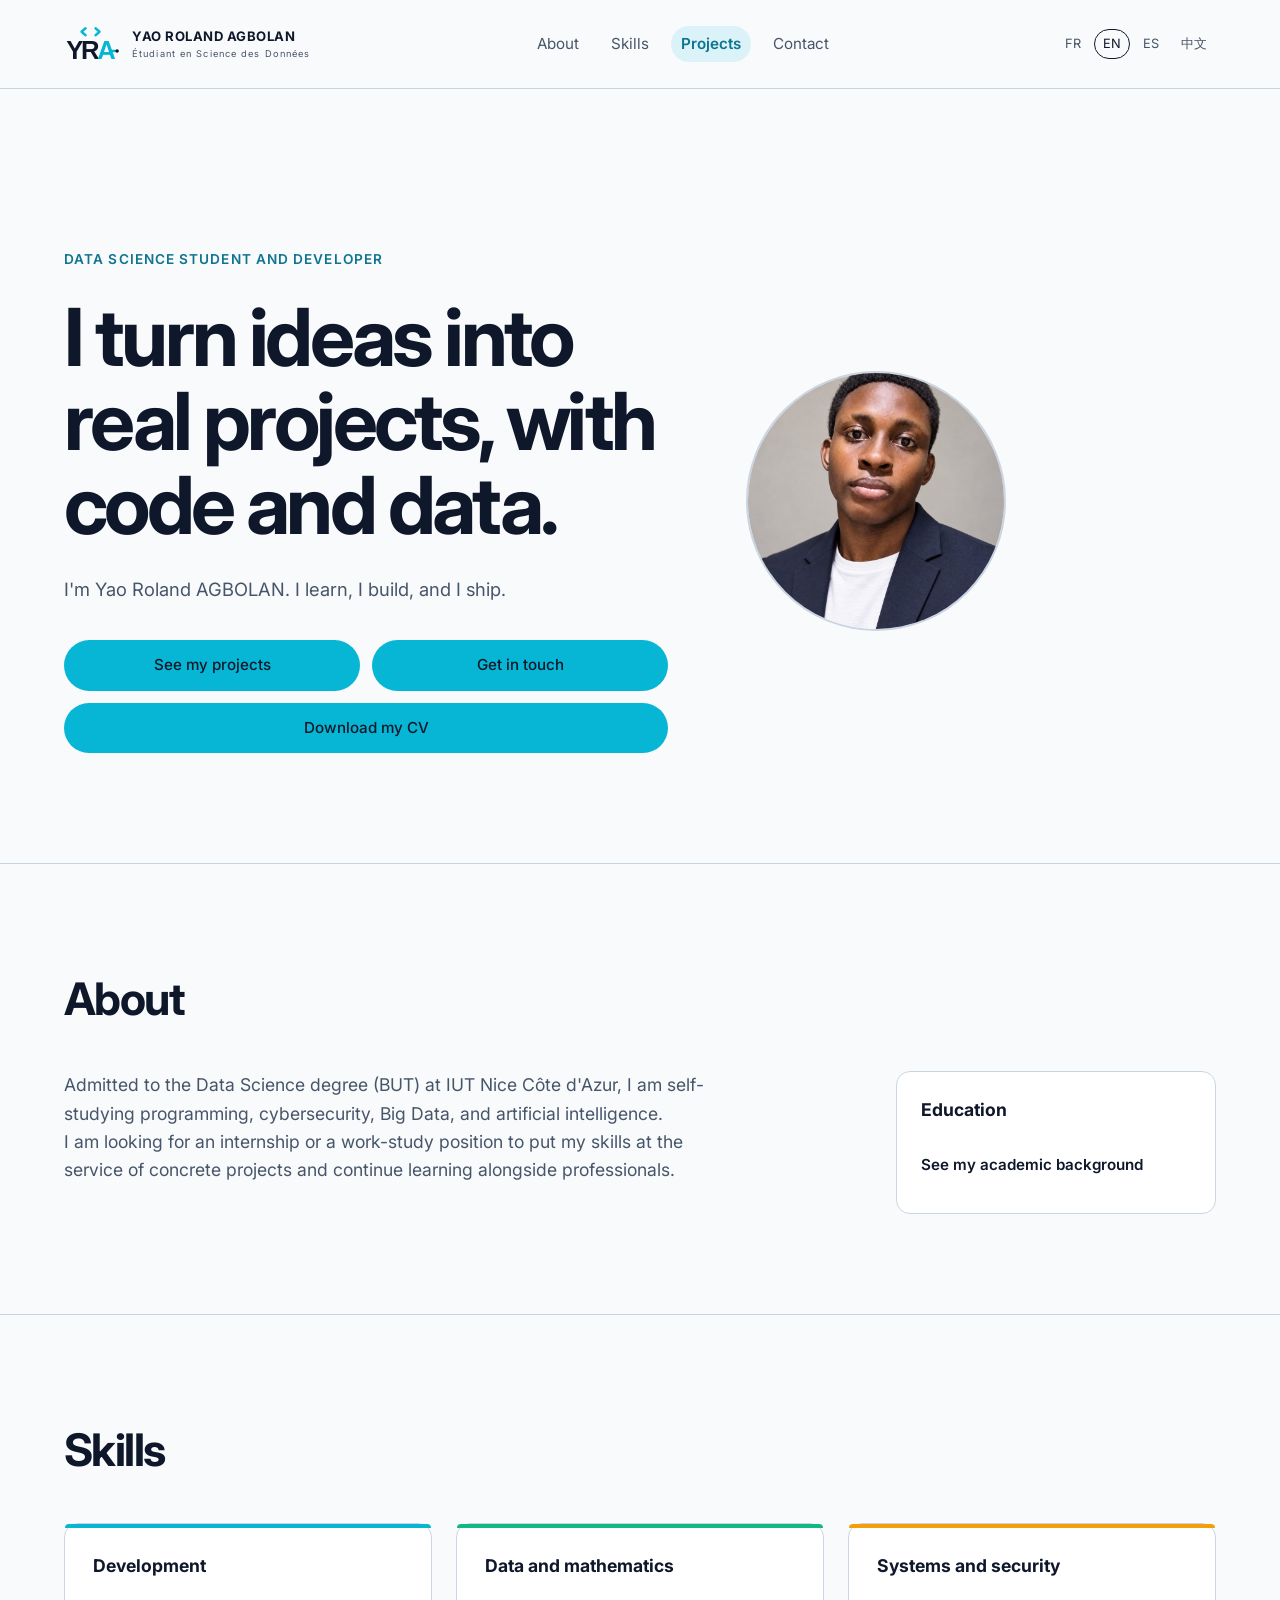
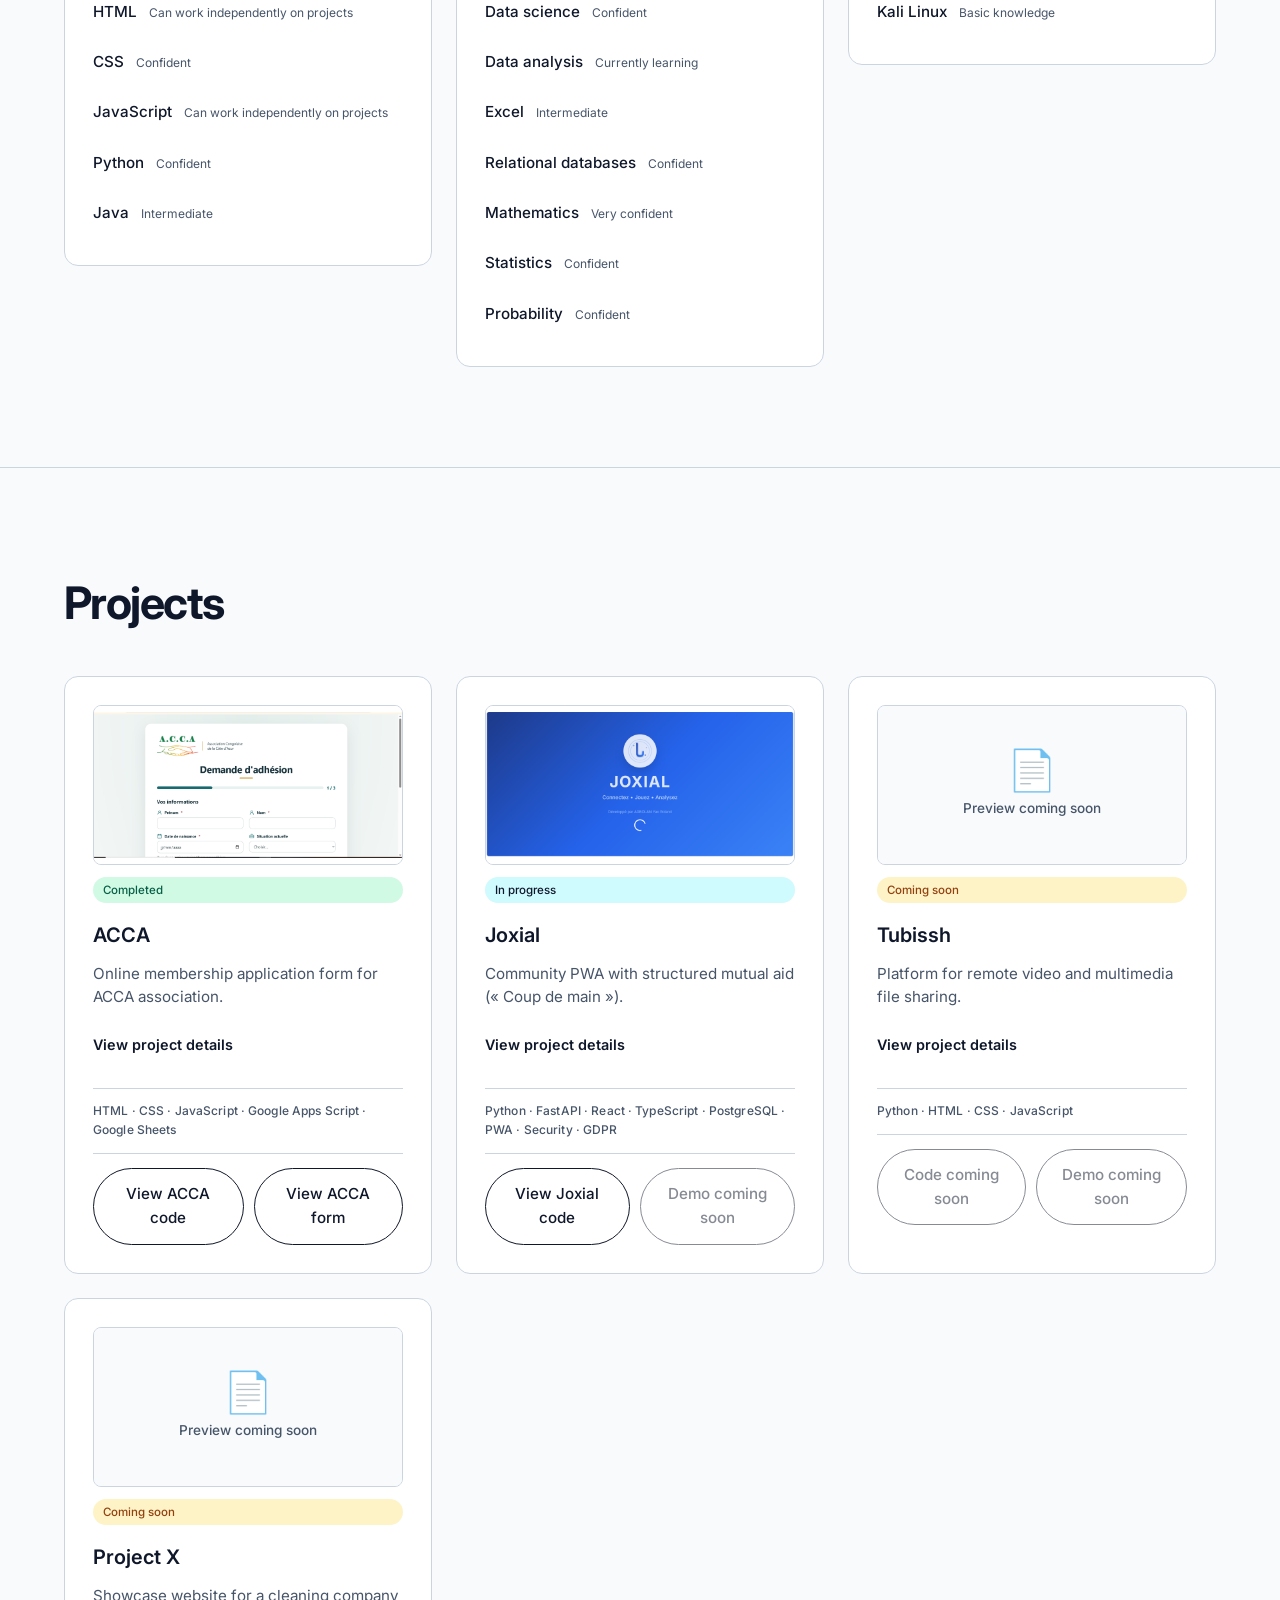
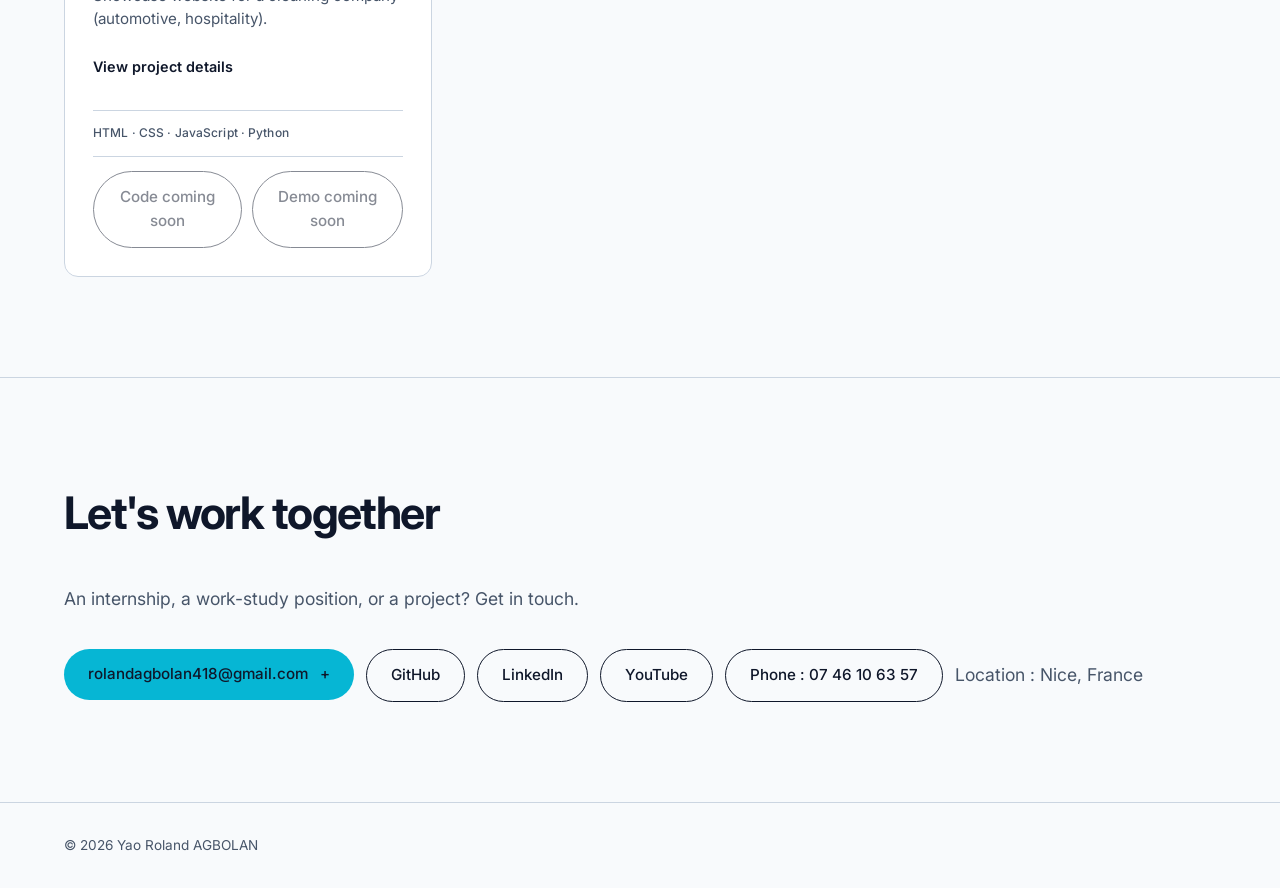
==== index.html @ e86be102 "Replace CV file with cv.pdf.jpeg" ====
<!doctype html>
<html lang="fr">
<head>
  <meta charset="utf-8">
  <meta name="viewport" content="width=device-width, initial-scale=1">
  <title> Yao Roland AGBOLAN | Portfolio</title>
  <meta name="description" content="Portfolio de Yao Roland AGBOLAN, étudiant en Science des Données et développeur. Découvrez ses projets et son parcours.">
  <meta name="google-site-verification" content="eVSyXUekpK1eR0thg_YvKDjS3Mt5bHbZsoWMJA5jrJs">
  <link rel="canonical" href="https://anonymaxxl.github.io/portfolio/">
  <meta name="theme-color" content="#F8FAFC">
  <meta property="og:type" content="website">
  <meta property="og:url" content="https://anonymaxxl.github.io/portfolio/">
  <meta property="og:title" content="Yao Roland AGBOLAN | Portfolio">
  <meta property="og:description" content="Portfolio de Yao Roland AGBOLAN, étudiant en Science des Données et développeur. Découvrez ses projets et son parcours.">
  <meta property="og:image" content="https://anonymaxxl.github.io/portfolio/og-image.png">
  <meta property="og:image:type" content="image/png">
  <meta property="og:image:width" content="1200">
  <meta property="og:image:height" content="630">
  <meta property="og:image:alt" content="Portfolio de Yao Roland AGBOLAN, étudiant en science des données et développeur.">
  <meta property="og:locale" content="fr_FR">
  <meta name="twitter:card" content="summary_large_image">
  <meta name="twitter:title" content="Yao Roland AGBOLAN | Portfolio">
  <meta name="twitter:description" content="Portfolio de Yao Roland AGBOLAN, étudiant en Science des Données et développeur. Découvrez ses projets et son parcours.">
  <meta name="twitter:image" content="https://anonymaxxl.github.io/portfolio/og-image.png">
  <meta name="twitter:image:alt" content="Portfolio de Yao Roland AGBOLAN, étudiant en science des données et développeur.">
  <link rel="icon" href="favicon.svg" type="image/svg+xml">
  <link rel="apple-touch-icon" href="favicon.svg">
  <link rel="manifest" href="site.webmanifest">
  <link rel="alternate" hreflang="fr" href="https://anonymaxxl.github.io/portfolio/">
  <link rel="alternate" hreflang="en" href="https://anonymaxxl.github.io/portfolio/?lang=en">
  <link rel="alternate" hreflang="es" href="https://anonymaxxl.github.io/portfolio/?lang=es">
  <link rel="alternate" hreflang="zh" href="https://anonymaxxl.github.io/portfolio/?lang=zh">
  <link rel="alternate" hreflang="x-default" href="https://anonymaxxl.github.io/portfolio/">
  <link rel="preconnect" href="https://fonts.googleapis.com">
  <link rel="preconnect" href="https://fonts.gstatic.com" crossorigin>
  <link href="https://fonts.googleapis.com/css2?family=Inter:wght@400;500;600;700&family=JetBrains+Mono:wght@400;500;600&display=swap" rel="stylesheet">
  <link rel="stylesheet" href="style.css">
</head>
<body>

  <a class="skip-link" href="#main" data-i18n="skip_link">Aller au contenu</a>

  <header class="site-header">
    <a href="#top" class="logo" aria-label="Yao Roland AGBOLAN, accueil" data-i18n-aria-label="logo_label">
      <img src="logo.svg" alt="">
      <span class="logo-copy">
        <strong>YAO ROLAND AGBOLAN</strong>
        <small>Étudiant en Science des Données</small>
      </span>
    </a>
    <nav class="nav" aria-label="Navigation principale" data-i18n-aria-label="nav_label">
      <a href="#about" data-i18n="nav_about">À propos</a>
      <a href="#skills" data-i18n="nav_skills">Compétences</a>
      <a href="#projects" data-i18n="nav_projects">Projets</a>
      <a href="#contact" data-i18n="nav_contact">Contact</a>
    </nav>
    <div class="lang" role="group" aria-label="Choisir la langue" data-i18n-aria-label="language_label">
      <button type="button" data-lang="fr" aria-label="Français">FR</button>
      <button type="button" data-lang="en" aria-label="English">EN</button>
      <button type="button" data-lang="es" aria-label="Español">ES</button>
      <button type="button" data-lang="zh" aria-label="中文">中文</button>
    </div>
  </header>

  <main id="main" tabindex="-1">

    <section id="top" class="hero" aria-labelledby="hero-title">
      <div class="hero-content">
        <p class="kicker" data-i18n="hero_kicker">Étudiant en Science des Données · Développeur</p>
        <h1 id="hero-title" data-i18n="hero_title">Je transforme des idées en projets concrets, avec du code et des données.</h1>
        <p class="lead" data-i18n="hero_text">Je m'appelle Yao Roland AGBOLAN. J'apprends, je construis et je publie.</p>
        <div class="actions hero-actions">
          <a class="btn btn-primary" href="#projects" data-i18n="hero_cta">Voir mes projets</a>
          <a class="btn btn-primary" href="#contact" data-i18n="hero_cta2">Me contacter</a>
          <a class="btn btn-primary" href="cv.pdf.jpeg" data-i18n="hero_cv">Télécharger mon CV</a>
        </div>
      </div>
      <div class="hero-image">
        <img src="photo.jpg.jpeg" alt="Photo de profil" class="profile-photo" aria-hidden="false">
      </div>
    </section>

    <section id="about" class="section about" aria-labelledby="about-title">
      <h2 id="about-title" data-i18n="about_title">À propos</h2>
      <div class="about-grid">
        <div class="about-text">
          <p data-i18n="about_text">Admis en BUT Science des Données à l'IUT Nice Côte d'Azur, je me forme en autodidacte à la programmation, à la cybersécurité, au Big Data et à l'intelligence artificielle.</p>
          <p data-i18n="about_text2">Je recherche un stage ou une alternance pour mettre mes compétences au service de projets concrets et continuer à apprendre aux côtés de professionnels.</p>
        </div>
        <div class="education-card">
          <h3 data-i18n="education_title">Éducation</h3>
          <details class="education-accordion">
            <summary class="education-summary" data-i18n="edu_see_more">Voir mon parcours scolaire</summary>
            <div class="education-body">
              <div class="education-item">
                <h4 data-i18n="edu_degree">BUT Science des Données</h4>
                <p><span data-i18n="edu_school">IUT Nice Côte d'Azur</span> · <span data-i18n="edu_location">Nice, France</span></p>
                <p><span class="edu-date" data-i18n="edu_date_current">Sept. 2026 → Mai 2029 (en cours)</span></p>
                <p data-i18n="edu_courses">Cours clés : Bases de données, Programmation, Statistiques, Probabilités, Mathématiques (analyse).</p>
              </div>
              <div class="education-item edu-divider">
                <h4 data-i18n="edu_bac">Baccalauréat Scientifique, série C</h4>
                <p><span data-i18n="edu_bac_school">Lycée de Tokoin</span> · <span data-i18n="edu_bac_location">Lomé, Togo</span></p>
                <p><span class="edu-date" data-i18n="edu_bac_date">Juin 2025</span> · <span data-i18n="edu_bac_mention">Mention Très bien</span></p>
              </div>
              <div class="education-item">
                <h4 data-i18n="edu_license">Licence 1 en Mathématiques</h4>
                <p><span data-i18n="edu_license_school">Université de Lomé</span> · <span data-i18n="edu_license_location">Lomé, Togo</span></p>
                <p><span class="edu-date" data-i18n="edu_license_date">Oct. 2024 → Juil. 2026</span> · <span data-i18n="edu_license_mention">Mention Très bien (1ère année)</span></p>
                <p data-i18n="edu_license_note">Première année effectuée avant mon arrivée à Nice.</p>
              </div>
            </div>
          </details>
        </div>
      </div>
    </section>

    <section id="skills" class="section skills" aria-labelledby="skills-title">
      <h2 id="skills-title" data-i18n="skills_title">Compétences</h2>
      <div class="skills-grid">
        <div class="skill-group" aria-labelledby="skills-development-title">
          <h3 id="skills-development-title" data-i18n="skills_group_development">Développement</h3>
          <ul class="skill-list">
            <li>
              <div class="skill-row"><span>HTML</span><span class="skill-level" data-i18n="level_projects" data-level="85">Autonome sur des projets</span></div>
              <div class="skill-progress"><span style="--level: 85%"></span></div>
            </li>
            <li>
              <div class="skill-row"><span>CSS</span><span class="skill-level" data-i18n="level_comfortable" data-level="80">À l’aise</span></div>
              <div class="skill-progress"><span style="--level: 80%"></span></div>
            </li>
            <li>
              <div class="skill-row"><span>JavaScript</span><span class="skill-level" data-i18n="level_projects" data-level="75">Autonome sur des projets</span></div>
              <div class="skill-progress"><span style="--level: 75%"></span></div>
            </li>
            <li>
              <div class="skill-row"><span>Python</span><span class="skill-level" data-i18n="level_comfortable" data-level="70">À l’aise</span></div>
              <div class="skill-progress"><span style="--level: 70%"></span></div>
            </li>
            <li>
              <div class="skill-row"><span>Java</span><span class="skill-level" data-i18n="level_intermediate" data-level="55">Intermédiaire</span></div>
              <div class="skill-progress"><span style="--level: 55%"></span></div>
            </li>
          </ul>
        </div>

        <div class="skill-group" aria-labelledby="skills-data-title">
          <h3 id="skills-data-title" data-i18n="skills_group_data">Données et mathématiques</h3>
          <ul class="skill-list">
            <li>
              <div class="skill-row"><span data-i18n="skill_data_science">Science des données</span><span class="skill-level" data-i18n="level_comfortable" data-level="80">À l’aise</span></div>
              <div class="skill-progress"><span style="--level: 80%"></span></div>
            </li>
            <li>
              <div class="skill-row"><span data-i18n="skill_data_analysis">Analyse de données</span><span class="skill-level" data-i18n="level_learning" data-level="50">En apprentissage</span></div>
              <div class="skill-progress"><span style="--level: 50%"></span></div>
            </li>
            <li>
              <div class="skill-row"><span>Excel</span><span class="skill-level" data-i18n="level_intermediate" data-level="65">Intermédiaire</span></div>
              <div class="skill-progress"><span style="--level: 65%"></span></div>
            </li>
            <li>
              <div class="skill-row"><span data-i18n="skill_databases">Bases de données relationnelles</span><span class="skill-level" data-i18n="level_comfortable" data-level="75">À l’aise</span></div>
              <div class="skill-progress"><span style="--level: 75%"></span></div>
            </li>
            <li>
              <div class="skill-row"><span data-i18n="skill_math">Mathématiques</span><span class="skill-level" data-i18n="level_very_comfortable" data-level="95">Très à l’aise</span></div>
              <div class="skill-progress"><span style="--level: 95%"></span></div>
            </li>
            <li>
              <div class="skill-row"><span data-i18n="skill_statistics">Statistiques</span><span class="skill-level" data-i18n="level_comfortable" data-level="80">À l’aise</span></div>
              <div class="skill-progress"><span style="--level: 80%"></span></div>
            </li>
            <li>
              <div class="skill-row"><span data-i18n="skill_probability">Probabilités</span><span class="skill-level" data-i18n="level_comfortable" data-level="80">À l’aise</span></div>
              <div class="skill-progress"><span style="--level: 80%"></span></div>
            </li>
          </ul>
        </div>

        <div class="skill-group" aria-labelledby="skills-systems-title">
          <h3 id="skills-systems-title" data-i18n="skills_group_systems">Systèmes et sécurité</h3>
          <ul class="skill-list">
            <li>
              <div class="skill-row"><span>Kali Linux</span><span class="skill-level" data-i18n="level_basics" data-level="30">Notions</span></div>
              <div class="skill-progress"><span style="--level: 30%"></span></div>
            </li>
          </ul>
        </div>
      </div>
    </section>

    <section id="projects" class="section projects" aria-labelledby="projects-title">
      <h2 id="projects-title" data-i18n="projects_title">Projets</h2>
      <div class="grid">

        <article class="card project-card">
          <div class="project-media">
            <img src="capture formulaire acca.png" alt="Formulaire d'adhésion ACCA" class="project-image" aria-hidden="false">
          </div>
          <span class="badge badge-done" data-i18n="status_done">Terminé</span>
          <h3 data-i18n="p4_title">ACCA</h3>
          <p class="project-short" data-i18n="p4_short">Formulaire d'adhésion en ligne pour l'association ACCA.</p>
          <details class="project-details">
            <summary data-i18n="p4_details">Voir les détails du projet</summary>
            <div class="project-step">
              <img src="capture formulaire acca.png" alt="Étape 1 : formulaire d'inscription" class="step-image" aria-hidden="false">
              <p class="step-caption" data-i18n="p4_step1">Étape 1 : Formulaire d'inscription — les nouveaux membres renseignent leurs informations personnelles.</p>
            </div>
            <div class="project-step">
              <img src="code acca code gs.png" alt="Étape 2 : code Apps Script" class="step-image" aria-hidden="false">
              <p class="step-caption" data-i18n="p4_step2">Étape 2 : Traitement backend — Apps Script (code.gs) valide, enregistre et notifie chaque demande.</p>
            </div>
            <div class="project-step">
              <img src="code acca index html.png" alt="Étape 3 : interface formulaire" class="step-image" aria-hidden="false">
              <p class="step-caption" data-i18n="p4_step3">Étape 3 : Interface — page HTML/CSS du formulaire avec validation et récapitulatif en 3 étapes.</p>
            </div>
            <div class="project-step">
              <img src="base des données acca google sheets.png" alt="Étape 4 : base de données" class="step-image" aria-hidden="false">
              <p class="step-caption" data-i18n="p4_step4">Étape 4 : Registre — les demandes sont stockées dans Google Sheets avec suivi de statut (En attente, Accepté, Refusé).</p>
            </div>
          </details>
          <p class="tags" data-i18n="p4_skills">HTML · CSS · JavaScript · Google Apps Script · Google Sheets</p>
          <div class="project-links">
            <a class="btn btn-ghost project-link" href="https://script.google.com/u/0/home/projects/1DNMnd8Y2VT1S8su3_u_usudJEgcz178RZY8DW5PvynNIFtiLrKYpX9bJ/edit" target="_blank" rel="noopener noreferrer" data-i18n="p4_link_code">Voir le code ACCA</a>
            <a class="btn btn-ghost project-link" href="https://script.google.com/macros/s/AKfycbw0D4gMl84QuOKH43hEG6inQvf9G0iX9n_Wn9R74WIPMD9RAHrafH6nT8KpIrJ50dii/exec" target="_blank" rel="noopener noreferrer" data-i18n="p4_link_demo">Voir le formulaire ACCA</a>
          </div>
        </article>

        <article class="card project-card">
          <div class="project-media">
            <img src="image de l'interface joxial.png" alt="Interface du projet Joxial" class="project-image" aria-hidden="false">
          </div>
          <span class="badge badge-wip" data-i18n="status_wip">En cours</span>
          <h3 data-i18n="p1_title">Joxial</h3>
          <p class="project-short" data-i18n="p1_short">PWA de communauté avec entraide structurée ("Coup de main").</p>
          <details class="project-details">
            <summary data-i18n="p1_details">Voir les détails du projet</summary>
            <div class="project-step">
              <img src="image de l'interface joxial.png" alt="Étape 1 : interface Joxial" class="step-image" aria-hidden="false">
              <p class="step-caption" data-i18n="p1_step1">Étape 1 : Interface — tableau de bord communautaire avec cercles et tableau d'entraide.</p>
            </div>
            <div class="project-step">
              <img src="backen qlqconq joxial vscode.png" alt="Étape 2 : backend Joxial" class="step-image" aria-hidden="false">
              <p class="step-caption" data-i18n="p1_step2">Étape 2 : Backend — architecture FastAPI avec modules isolés (auth, circles, help, trust…).</p>
            </div>
            <div class="project-step">
              <img src="frontend qlqconq joxial vscode.png" alt="Étape 3 : frontend Joxial" class="step-image" aria-hidden="false">
              <p class="step-caption" data-i18n="p1_step3">Étape 3 : Frontend — React + TypeScript + Tailwind, PWA installable.</p>
            </div>
            <div class="project-step">
              <img src="détails du contenu du doissier joxial.png" alt="Étape 4 : structure dossier Joxial" class="step-image" aria-hidden="false">
              <p class="step-caption" data-i18n="p1_step4">Étape 4 : Organisation — dépôt backend/ + frontend/ + docs/ avec domaines séparés.</p>
            </div>
          </details>
          <p class="tags" data-i18n="p1_skills">Python · FastAPI · React · TypeScript · PostgreSQL · PWA · Sécurité · RGPD</p>
          <div class="project-links">
            <a class="btn btn-ghost project-link" href="https://github.com/AnonymaxxL/joxial-pwa" target="_blank" rel="noopener noreferrer" data-i18n="p1_link_code">Voir le code Joxial</a>
            <a class="btn btn-ghost project-link disabled" href="#" data-i18n="p1_link_demo">Démo bientôt disponible</a>
          </div>
        </article>

        <article class="card project-card">
          <div class="project-media">
            <div class="project-image-placeholder" aria-hidden="true">
              <span class="placeholder-icon">📄</span>
              <span class="placeholder-text" data-i18n="p2_placeholder">Aperçu à venir</span>
            </div>
          </div>
          <span class="badge badge-upcoming" data-i18n="status_upcoming">À venir</span>
          <h3 data-i18n="p2_title">Tubissh</h3>
          <p class="project-short" data-i18n="p2_short">Plateforme de partage de vidéos et fichiers multimédias à distance.</p>
          <details class="project-details">
            <summary data-i18n="p2_details">Voir les détails du projet</summary>
            <p class="step-caption" data-i18n="p2_step1">Conception du site, intégration du stockage et du streaming de fichiers volumineux.</p>
          </details>
          <p class="tags" data-i18n="p2_skills">Python · HTML · CSS · JavaScript</p>
          <div class="project-links">
            <a class="btn btn-ghost project-link disabled" href="#" data-i18n="p2_link_code">Code bientôt disponible</a>
            <a class="btn btn-ghost project-link disabled" href="#" data-i18n="p2_link_demo">Démo bientôt disponible</a>
          </div>
        </article>

        <article class="card project-card">
          <div class="project-media">
            <div class="project-image-placeholder" aria-hidden="true">
              <span class="placeholder-icon">📄</span>
              <span class="placeholder-text" data-i18n="p3_placeholder">Aperçu à venir</span>
            </div>
          </div>
          <span class="badge badge-upcoming" data-i18n="status_upcoming">À venir</span>
          <h3 data-i18n="p3_title">Projet X</h3>
          <p class="project-short" data-i18n="p3_short">Site vitrine pour une entreprise de nettoyage (automobile, hôtellerie).</p>
          <details class="project-details">
            <summary data-i18n="p3_details">Voir les détails du projet</summary>
            <p class="step-caption" data-i18n="p3_step1">Conception du site vitrine, présentation des services et prise de contact.</p>
          </details>
          <p class="tags" data-i18n="p3_skills">HTML · CSS · JavaScript · Python</p>
          <div class="project-links">
            <a class="btn btn-ghost project-link disabled" href="#" data-i18n="p3_link_code">Code bientôt disponible</a>
            <a class="btn btn-ghost project-link disabled" href="#" data-i18n="p3_link_demo">Démo bientôt disponible</a>
          </div>
        </article>

      </div>
    </section>

    <section id="contact" class="section contact" aria-labelledby="contact-title">
      <h2 id="contact-title" data-i18n="contact_title">Travaillons ensemble</h2>
      <p data-i18n="contact_text">Un stage, une alternance, un projet ? Écris-moi.</p>
      <div class="actions contact-actions">
        <details class="contact-disclosure">
          <summary class="btn btn-primary contact-toggle">
            <span>rolandagbolan418@gmail.com</span>
            <span class="toggle-icon" aria-hidden="true"></span>
          </summary>
          <form class="contact-form" action="https://formspree.io/f/mdegekqg" method="POST">
            <p class="form-note" data-i18n="form_required">Tous les champs sont obligatoires.</p>
            <div class="form-field">
              <label for="contact-subject" data-i18n="form_subject">Objet</label>
              <input id="contact-subject" name="subject" type="text" maxlength="150" required>
            </div>
            <div class="form-field">
              <label for="contact-email" data-i18n="form_email">Adresse e-mail</label>
              <input id="contact-email" name="email" type="email" autocomplete="email" maxlength="254" required>
            </div>
            <div class="form-field">
              <label for="contact-message" data-i18n="form_message">Message</label>
              <textarea id="contact-message" name="message" rows="6" maxlength="5000" required></textarea>
            </div>
            <div class="form-field">
              <label for="contact-name" data-i18n="form_name">Nom</label>
              <input id="contact-name" name="name" type="text" autocomplete="name" maxlength="100" required>
            </div>
            <input type="hidden" name="_subject" value="New message from the portfolio">
            <input type="text" name="_gotcha" tabindex="-1" autocomplete="off" hidden>
            <button class="btn btn-primary form-submit" type="submit" data-i18n="form_submit">Envoyer le message</button>
            <p class="form-note" data-i18n="form_privacy">Les informations saisies sont transmises à Formspree pour que je puisse recevoir ton message. N’envoie pas d’informations sensibles.</p>
          </form>
        </details>
        <a class="btn btn-ghost" href="https://github.com/AnonymaxxL" target="_blank" rel="noopener noreferrer">GitHub</a>
        <a class="btn btn-ghost" href="https://www.linkedin.com/in/landro-agbolan-50a87044b/" target="_blank" rel="noopener noreferrer">LinkedIn</a>
        <a class="btn btn-ghost" href="https://www.youtube.com/@anonymaxxl" target="_blank" rel="noopener noreferrer">YouTube</a>
        <a class="btn btn-ghost" href="tel:+33746106357"><span data-i18n="contact_phone_label">Téléphone</span> : 07 46 10 63 57</a>
        <p class="contact-location"><span data-i18n="contact_location_label">Ville</span> : Nice, France</p>
      </div>
    </section>

  </main>

  <footer class="site-footer">
    <p>© <span id="year"></span> Yao Roland AGBOLAN</p>
  </footer>

  <script src="translations.js"></script>
  <script src="script.js"></script>
</body>
</html>
---- style.css ----
:root {
  --bg: #F8FAFC;
  --surface: #FFFFFF;
  --ink: #0F172A;
  --muted: #475569;
  --line: #CBD5E1;
  --accent: #06B6D4;
  --accent-strong: #0E7490;
  --radius: 14px;
  --gutter: clamp(20px, 5vw, 64px);
}

* { box-sizing: border-box; margin: 0; padding: 0; }
html { scroll-behavior: smooth; }
section[id] { scroll-margin-top: 88px; }

body {
  background: var(--bg);
  color: var(--ink);
  font-family: "Inter", "Noto Sans SC", "PingFang SC", "Microsoft YaHei", sans-serif;
  line-height: 1.6;
  -webkit-font-smoothing: antialiased;
}

a { color: inherit; text-decoration: none; }
button { color: inherit; }
a:focus-visible, button:focus-visible, summary:focus-visible {
  outline: 3px solid var(--accent-strong);
  outline-offset: 3px;
}

.skip-link {
  position: fixed; top: 8px; left: 8px; z-index: 20;
  padding: 10px 14px; border-radius: 8px;
  background: var(--ink); color: var(--bg);
  transform: translateY(-150%);
}
.skip-link:focus { transform: translateY(0); }

/* Header */
.site-header {
  position: sticky; top: 0; z-index: 10;
  display: flex; align-items: center; justify-content: space-between; gap: 16px;
  padding: 16px var(--gutter);
  background: rgba(248, 250, 252, 0.9);
  backdrop-filter: blur(10px);
  border-bottom: 1px solid var(--line);
}
.logo { display: inline-flex; align-items: center; gap: 12px; flex-shrink: 0; }
.logo img { display: block; width: 56px; height: 56px; }
.logo-copy { display: grid; gap: 3px; line-height: 1.2; }
.logo-copy strong { font-size: 0.82rem; font-weight: 700; letter-spacing: 0.04em; }
.logo-copy small {
  color: var(--muted);
  font-family: "Inter", "Noto Sans SC", "PingFang SC", "Microsoft YaHei", sans-serif;
  font-size: 0.58rem; letter-spacing: 0.12em;
}
.nav { display: flex; gap: 12px; font-size: 0.95rem; color: var(--muted); }
.nav a {
  padding: 6px 10px; border-radius: 999px;
  transition: color .15s, background .15s;
}
.nav a:hover { color: var(--ink); }
.nav a[aria-current="location"] {
  color: var(--accent-strong); background: rgba(6, 182, 212, .12); font-weight: 600;
}

.lang { display: flex; gap: 4px; }
.lang button {
  border: 1px solid transparent; background: none; cursor: pointer;
  font: inherit; font-size: 0.8rem; color: var(--muted);
  padding: 4px 8px; border-radius: 999px;
}
.lang button:hover { color: var(--ink); }
.lang button.active { border-color: var(--ink); color: var(--ink); }

/* Hero */
.hero {
  padding: clamp(72px, 14vw, 160px) var(--gutter) clamp(56px, 9vw, 110px);
  max-width: 1100px;
}
.kicker {
  font-size: 0.85rem; letter-spacing: 0.08em; text-transform: uppercase;
  color: var(--accent-strong); margin-bottom: 24px; font-weight: 600;
}
.hero h1 {
  font-family: "Inter", "Noto Sans SC", sans-serif;
  font-weight: 700;
  font-size: clamp(2.4rem, 7vw, 5rem);
  line-height: 1.05; letter-spacing: -0.045em;
  max-width: 16ch;
}
.lead { margin-top: 28px; max-width: 52ch; font-size: 1.15rem; color: var(--muted); }
.actions { display: flex; flex-wrap: wrap; gap: 12px; margin-top: 36px; }

.btn {
  display: inline-block; padding: 13px 24px; border-radius: 999px;
  max-width: 100%; overflow-wrap: anywhere;
  font-weight: 500; font-size: 0.95rem; font-family: inherit; line-height: inherit;
  transition: transform .15s, background .15s;
}
.btn:hover:not(:disabled) { transform: translateY(-1px); }
.btn:disabled { cursor: not-allowed; }
.btn-primary { background: var(--accent); color: var(--ink); }
.btn-primary:hover { background: #22D3EE; }
.btn-ghost { border: 1px solid var(--ink); background: transparent; }
.btn-ghost:disabled { border-color: var(--line); color: var(--muted); }

/* Sections */
.section { padding: clamp(56px, 8vw, 100px) var(--gutter); border-top: 1px solid var(--line); }
.section h2 {
  font-family: "Inter", "Noto Sans SC", sans-serif;
  font-weight: 700; font-size: clamp(1.9rem, 4vw, 2.8rem);
  margin-bottom: 36px; letter-spacing: -0.035em;
}

.reveal-enabled .reveal-on-scroll {
  opacity: 0; transform: translateY(20px);
  transition: opacity .55s ease, transform .55s ease;
  transition-delay: var(--reveal-delay, 0ms);
}
.reveal-enabled .reveal-on-scroll.is-visible { opacity: 1; transform: translateY(0); }

.grid { display: grid; grid-template-columns: repeat(auto-fit, minmax(min(100%, 280px), 1fr)); gap: 24px; }
.card {
  background: var(--surface); border: 1px solid var(--line);
  border-radius: var(--radius); padding: 28px;
  transition: transform .2s, box-shadow .2s;
}
.card:hover { transform: translateY(-4px); box-shadow: 0 14px 30px rgba(15, 23, 42, .08); }
.card h3 { font-size: 1.25rem; margin: 16px 0 8px; font-weight: 600; }
.card p { color: var(--muted); }
.card .tags {
  margin-top: 18px; font-family: "Inter", sans-serif;
  font-size: 0.75rem; letter-spacing: .01em; color: var(--muted);
}

.skills-grid {
  display: grid;
  grid-template-columns: repeat(auto-fit, minmax(min(100%, 280px), 1fr));
  gap: 24px;
}
.skill-group {
  align-self: start;
  padding: 28px;
  background: var(--surface);
  border: 1px solid var(--line);
  border-radius: var(--radius);
}
.skill-group h3 { margin-bottom: 20px; font-size: 1.1rem; }
.skill-list { list-style: none; display: grid; gap: 12px; }
.skill-list li {
  display: flex; flex-wrap: wrap; justify-content: space-between;
  align-items: baseline; gap: 4px 12px; padding-bottom: 10px;
  border-bottom: 1px solid var(--line);
}
.skill-list li:last-child { padding-bottom: 0; border-bottom: 0; }
.skill-level {
  color: var(--muted); font-family: "Inter", "Noto Sans SC", "PingFang SC", "Microsoft YaHei", sans-serif;
  font-size: 0.75rem; text-align: right;
}

.badge {
  display: inline-block; font-size: 0.72rem; font-weight: 500;
  padding: 4px 10px; border-radius: 999px;
  background: #CFFAFE; color: #0F172A;
}
.badge-done { background: #E2E8F0; color: #0F172A; }

.about p, .contact p { max-width: 62ch; font-size: 1.1rem; color: var(--muted); }

.contact-actions { align-items: flex-start; }
.contact-location { padding: 12px 0; color: var(--muted); font-size: 0.95rem; }
.contact-disclosure { flex: 0 1 auto; }
.contact-disclosure[open] { flex: 1 1 100%; max-width: 640px; }
.contact-toggle { display: flex; align-items: center; gap: 12px; cursor: pointer; list-style: none; }
.contact-toggle::-webkit-details-marker { display: none; }
.toggle-icon::before { content: "+"; }
.contact-disclosure[open] .toggle-icon::before { content: "-"; }
.contact-form { max-width: 640px; margin-top: 24px; }
.form-field { display: grid; gap: 8px; margin-bottom: 20px; }
.form-field label { font-size: 0.95rem; font-weight: 500; }
.form-field input, .form-field textarea {
  width: 100%; padding: 12px 14px;
  border: 1px solid var(--line); border-radius: 8px;
  background: var(--surface); color: var(--ink);
  font: inherit;
}
.form-field textarea { min-height: 150px; resize: vertical; }
.form-field input:focus-visible, .form-field textarea:focus-visible {
  outline: 3px solid var(--accent-strong); outline-offset: 2px;
}
.form-submit { border: 0; cursor: pointer; font-family: inherit; }
.form-note { margin-top: 14px; font-size: 0.85rem !important; }

.site-footer {
  padding: 32px var(--gutter); border-top: 1px solid var(--line);
  color: var(--muted); font-size: 0.85rem;
}

/* Hero layout with photo */
.hero {
  display: flex;
  flex-wrap: wrap;
  gap: 48px;
  align-items: center;
}
.hero-content {
  flex: 1;
  min-width: 280px;
}
.hero-image {
  flex: 0 0 320px;
  min-width: 280px;
  display: flex;
  justify-content: center;
}
.photo-placeholder, .profile-photo {
  width: 260px;
  height: 260px;
  border-radius: 50%;
  object-fit: cover;
  border: 2px solid var(--line);
}

/* Project cards */
.project-card { display: flex; flex-direction: column; height: 100%; }
.project-media {
  width: 100%;
  height: 160px;
  border-radius: 8px;
  overflow: hidden;
  background: var(--bg);
  border: 1px solid var(--line);
  display: flex;
  align-items: center;
  justify-content: center;
  margin-bottom: 12px;
}
.project-image {
  width: 100%;
  height: 100%;
  object-fit: contain;
  object-position: center;
  display: block;
  background: var(--surface);
}
.project-image-placeholder {
  width: 100%;
  height: 100%;
  display: flex;
  flex-direction: column;
  align-items: center;
  justify-content: center;
  color: var(--muted);
  gap: 8px;
  padding: 24px 12px;
  text-align: center;
  background: var(--bg);
}
.placeholder-icon {
  font-size: 2.5rem;
  line-height: 1;
}
.placeholder-text {
  font-size: 0.85rem;
  font-weight: 500;
  color: var(--muted);
  font-family: "Inter", "Noto Sans SC", "PingFang SC", "Microsoft YaHei", sans-serif;
}
.project-card { display: flex; flex-direction: column; height: 100%; }
.project-short {
  font-size: 0.95rem;
  color: var(--muted);
  margin: 4px 0 14px;
  line-height: 1.5;
}
.project-details { margin: 10px 0 14px; }
.project-details summary {
  font-size: 0.9rem;
  font-weight: 600;
  color: var(--ink);
  list-style: none;
  cursor: pointer;
  padding: 0;
}
.project-details summary::-webkit-details-marker { display: none; }
.project-details summary:hover { color: var(--accent-strong); }
.project-details[open] { margin-bottom: 10px; }
.project-step { margin: 10px 0; }
.step-image {
  width: 100%;
  max-height: 180px;
  object-fit: contain;
  object-position: center;
  border: 1px solid var(--line);
  border-radius: 6px;
  background: var(--surface);
  margin-bottom: 6px;
  display: block;
}
.step-caption {
  font-size: 0.85rem;
  color: var(--muted);
  line-height: 1.5;
  margin: 0;
}
.tags {
  margin-top: auto;
  padding-top: 12px;
  border-top: 1px solid var(--line);
  font-family: "Inter", "Noto Sans SC", "PingFang SC", "Microsoft YaHei", sans-serif;
  font-size: 0.8rem;
  letter-spacing: 0.02em;
  color: var(--muted);
  font-weight: 500;
}
.project-links {
  margin-top: 14px;
  padding-top: 14px;
  border-top: 1px solid var(--line);
  display: flex;
  gap: 10px;
}
.project-link { text-align: center; }
.project-link.disabled { opacity: 0.5; cursor: not-allowed; }

/* Badge variants */
.badge-wip { background: #CFFAFE; color: #0F172A; }
.badge-done { background: #D1FAE5; color: #065F46; }
.badge-upcoming { background: #FEF3C7; color: #92400E; }

/* Education - clickable accordion */
.about-grid {
  display: grid;
  grid-template-columns: 1fr 320px;
  gap: 32px;
  align-items: start;
}
.education-card {
  background: var(--surface);
  border: 1px solid var(--line);
  border-radius: var(--radius);
  padding: 24px;
  position: sticky;
  top: 100px;
}
.education-card h3 { margin-bottom: 16px; font-size: 1.1rem; }
.education-accordion summary {
  font-size: 0.95rem; font-weight: 600; color: var(--ink);
  list-style: none; cursor: pointer; padding: 12px 0;
}
.education-accordion summary::-webkit-details-marker { display: none; }
.education-accordion[open] summary { margin-bottom: 16px; }
.education-body { display: flex; flex-direction: column; gap: 16px; }
.education-item { padding: 12px 0; border-bottom: 1px solid var(--line); }
.education-item:last-child { border-bottom: 0; }
.education-item.edu-divider { border-top: 1px solid var(--line); margin-top: 8px; padding-top: 16px; }
.education-item h4 { font-size: 1rem; margin-bottom: 4px; color: var(--ink); }
.education-item p { margin: 3px 0; font-size: 0.9rem; color: var(--muted); }
.edu-date { font-family: "Inter", sans-serif; font-size: 0.85rem; color: var(--accent-strong); font-weight: 500; }

/* Hero actions */
.hero-actions {
  display: flex;
  gap: 12px;
  flex-wrap: wrap;
  justify-content: center;
}
.hero-actions .btn {
  flex: 1 1 200px;
  text-align: center;
}

/* Skills - styled */
.skills-grid {
  display: grid;
  grid-template-columns: repeat(auto-fit, minmax(min(100%, 280px), 1fr));
  gap: 24px;
}
.skill-group {
  align-self: start;
  padding: 28px;
  background: var(--surface);
  border: 1px solid var(--line);
  border-radius: var(--radius);
  position: relative;
}
.skill-group::before {
  content: "";
  position: absolute;
  top: 0; left: 0; right: 0;
  height: 4px;
  border-radius: var(--radius) var(--radius) 0 0;
}
.skill-group:nth-child(1)::before { background: var(--accent); }
.skill-group:nth-child(2)::before { background: #10B981; }
.skill-group:nth-child(3)::before { background: #F59E0B; }
.skill-group h3 { margin-bottom: 20px; font-size: 1.1rem; display: flex; align-items: center; gap: 8px; }
.skill-list { list-style: none; display: grid; gap: 14px; }
.skill-list li {
  display: flex; flex-direction: column; gap: 6px;
  padding-bottom: 0; border-bottom: 0;
}
.skill-list li .skill-row {
  display: flex; justify-content: space-between; align-items: baseline; gap: 12px;
}
.skill-list li span:first-child { font-size: 0.95rem; font-weight: 500; }
.skill-level {
  color: var(--muted); font-family: "Inter", "Noto Sans SC", "PingFang SC", "Microsoft YaHei", sans-serif;
  font-size: 0.75rem; text-align: right;
}
.skill-progress {
  height: 6px; background: var(--line); border-radius: 3px; overflow: hidden;
}
.skill-progress > span {
  display: block; height: 100%; background: var(--accent-strong);
  width: var(--level, 0%);
  transition: width 0.6s ease;
}
.skill-group:nth-child(2) .skill-progress > span { background: #10B981; }
.skill-group:nth-child(3) .skill-progress > span { background: #F59E0B; }

/* Mobile & Tablet */
@media (max-width: 900px) {
  .site-header { flex-wrap: wrap; gap: 12px; padding: 14px var(--gutter); }
  .logo { gap: 10px; }
  .logo img { width: 44px; height: 44px; }
  .logo-copy strong { font-size: 0.85rem; }
  .logo-copy small { font-size: 0.55rem; }
  .nav {
    order: 3; width: 100%; justify-content: center; gap: 8px 12px;
    flex-wrap: wrap; margin-top: 10px;
  }
  .nav a { font-size: 0.9rem; padding: 6px 10px; }
  .lang { margin-left: auto; }

  .hero { flex-direction: column; text-align: center; padding: clamp(48px, 10vw, 96px) var(--gutter) clamp(40px, 8vw, 80px); gap: 28px; }
  .hero-content { order: 1; }
  .hero-image { order: 2; flex: none; width: 100%; justify-content: center; }
  .profile-photo { width: 180px; height: 180px; margin: 0 auto; }
  .hero-actions { flex-direction: column; gap: 10px; }
  .hero-actions .btn { width: 100%; text-align: center; }

  .grid { grid-template-columns: 1fr; gap: 20px; }
  .card { padding: 24px; }
  .project-media { height: 150px; margin-bottom: 12px; }
  .step-image { max-height: 160px; }

  .about-grid { grid-template-columns: 1fr; gap: 24px; }
  .education-card { position: static; padding: 20px; }
  .education-card h3 { font-size: 1.1rem; }

  .skills-grid { grid-template-columns: 1fr; gap: 20px; }
  .skill-group { padding: 22px; }

  .contact-actions { flex-direction: column; gap: 14px; }
  .contact-disclosure { flex: 1 1 auto; width: 100%; }
  .contact-disclosure[open] { flex: 1 1 100%; max-width: 100%; }
  .contact-toggle { width: 100%; justify-content: space-between; }
  .contact-form { max-width: 100%; }

  .project-links { flex-direction: column; gap: 8px; }
  .project-link { width: 100%; }

  .tags { font-size: 0.75rem; padding-top: 10px; }
  .step-caption { font-size: 0.85rem; }
}

@media (max-width: 480px) {
  :root { --gutter: clamp(16px, 4vw, 32px); }
  .hero h1 { font-size: clamp(1.8rem, 10vw, 2.6rem); }
  .hero { padding: clamp(40px, 8vw, 80px) var(--gutter) clamp(32px, 6vw, 64px); }
  .profile-photo { width: 160px; height: 160px; }
  .card { padding: 20px; }
  .project-media { height: 140px; }
  .step-image { max-height: 140px; }
  .about-grid { gap: 20px; }
  .education-card { padding: 18px; }
  .skill-group { padding: 18px; }
  .skill-list li .skill-row { flex-direction: column; align-items: flex-start; gap: 4px; }
  .skill-level { text-align: left; margin-top: 2px; }
  .contact-actions { gap: 12px; }
  .form-field { margin-bottom: 16px; }
  .site-footer { padding: 24px var(--gutter); font-size: 0.8rem; }
}

@media (prefers-reduced-motion: reduce) {
  html { scroll-behavior: auto; }
  *, *::before, *::after {
    scroll-behavior: auto !important;
    transition-duration: 0.01ms !important;
    animation-duration: 0.01ms !important;
    animation-iteration-count: 1 !important;
  }
}
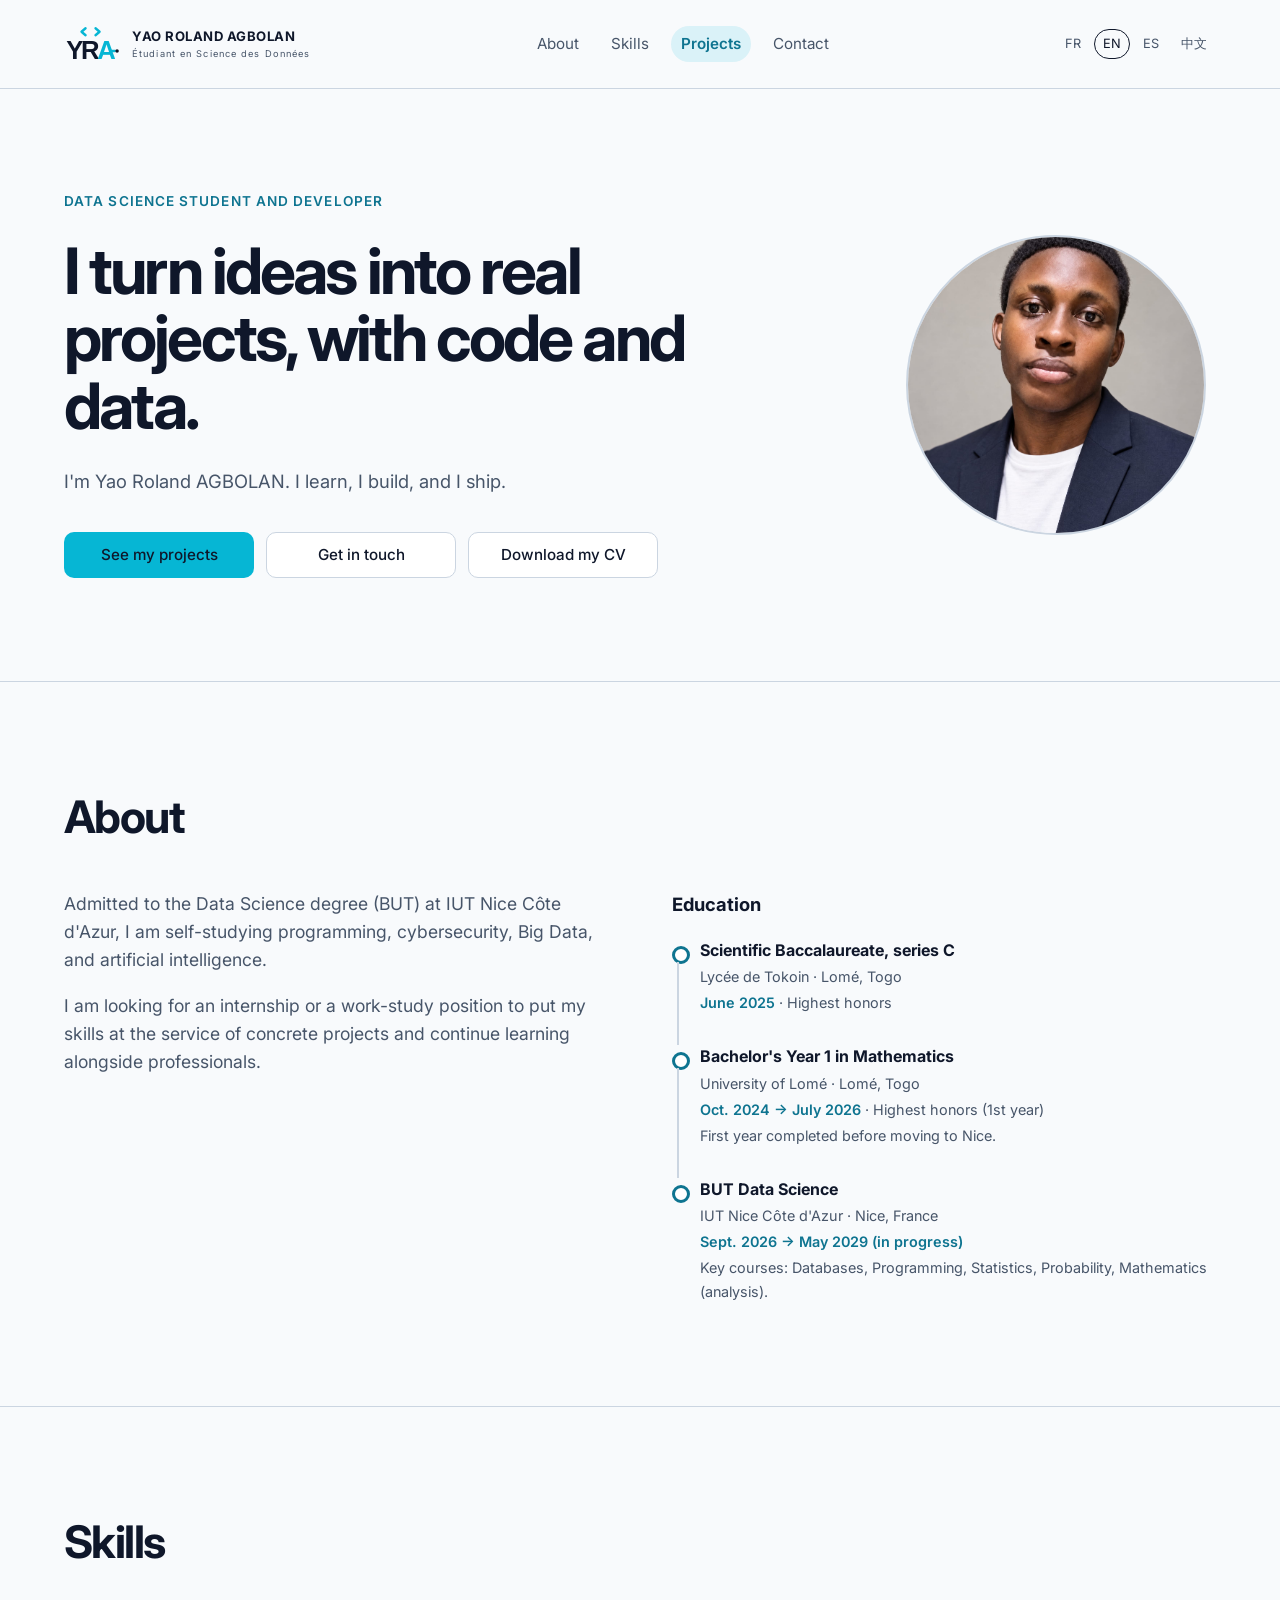
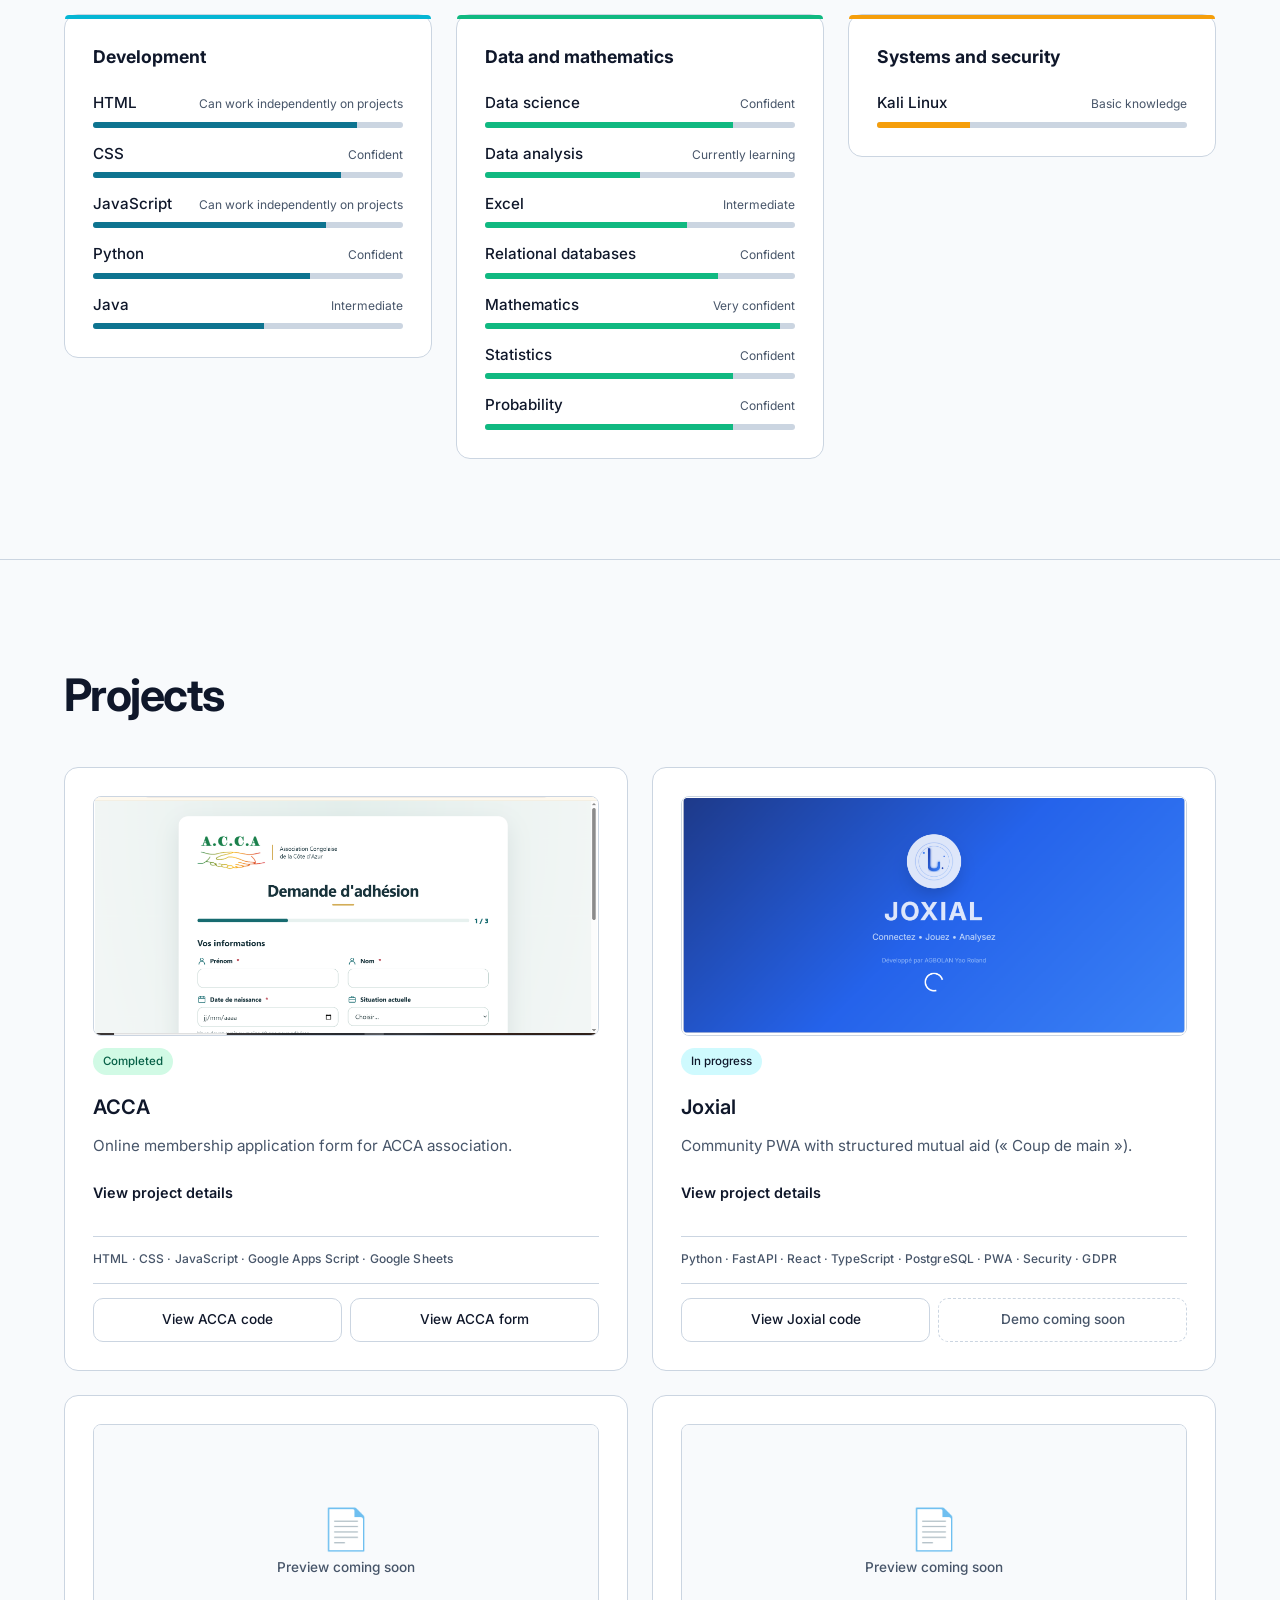
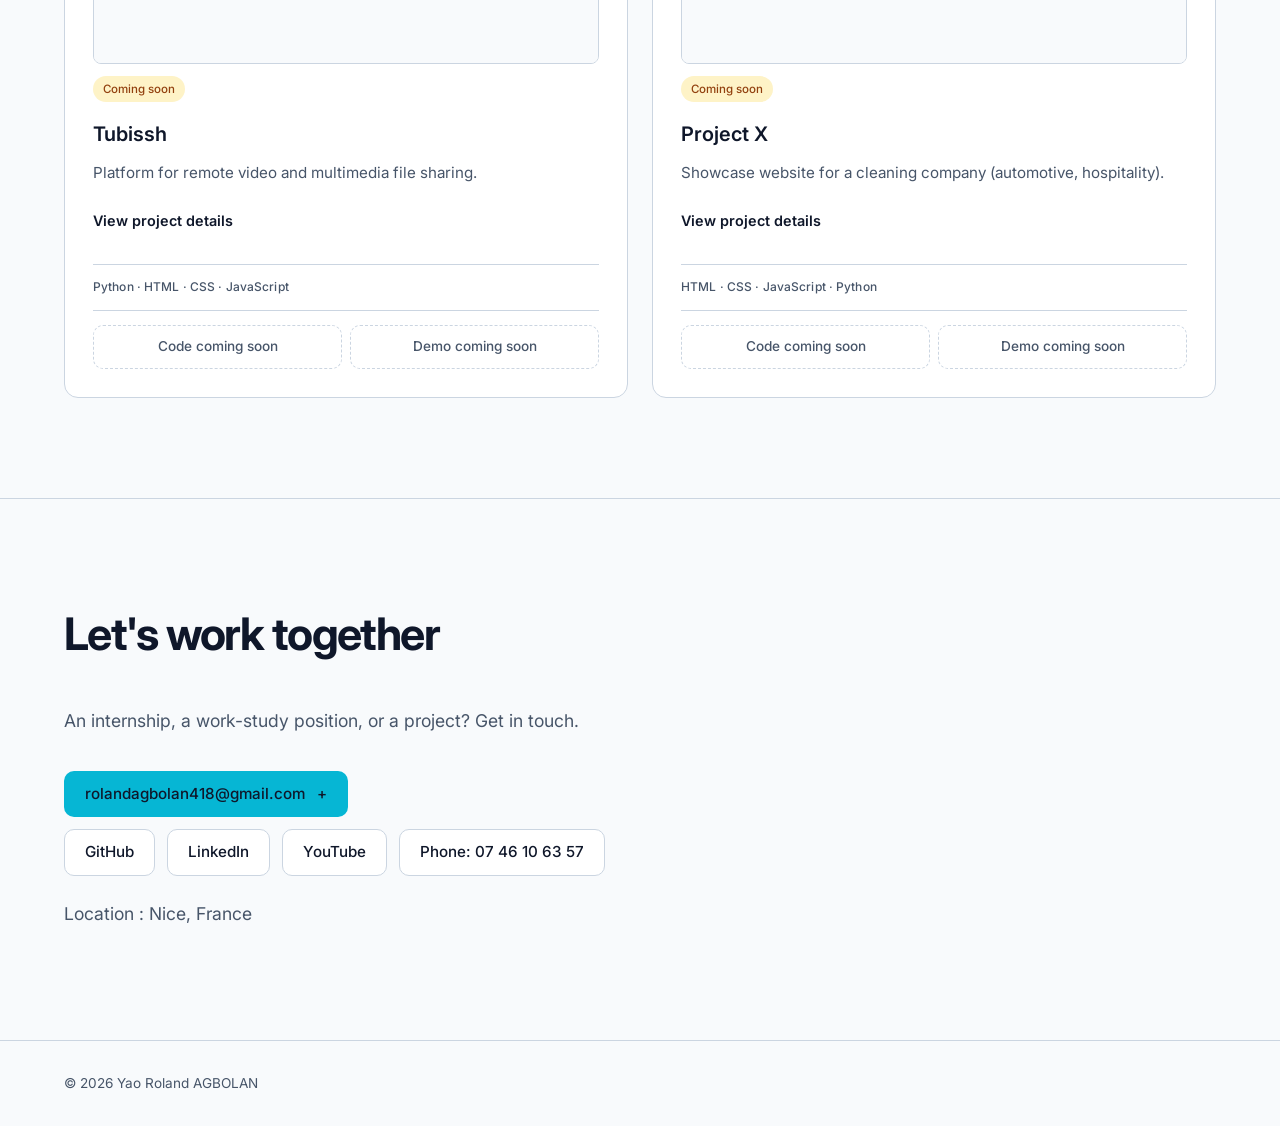
==== commit fbc80530: "Corrige l'affichage mobile, ordonne le parcours et harmonise les boutons Co-Authored-By: Claude Sonn" ====
--- a/index.html
+++ b/index.html
@@ -71,8 +71,8 @@
         <p class="lead" data-i18n="hero_text">Je m'appelle Yao Roland AGBOLAN. J'apprends, je construis et je publie.</p>
         <div class="actions hero-actions">
           <a class="btn btn-primary" href="#projects" data-i18n="hero_cta">Voir mes projets</a>
-          <a class="btn btn-primary" href="#contact" data-i18n="hero_cta2">Me contacter</a>
-          <a class="btn btn-primary" href="cv.pdf.jpeg" data-i18n="hero_cv">Télécharger mon CV</a>
+          <a class="btn btn-ghost" href="#contact" data-i18n="hero_cta2">Me contacter</a>
+          <a class="btn btn-ghost" href="cv.pdf.jpeg" download="CV-Yao-Roland-AGBOLAN.jpeg" data-i18n="hero_cv">Télécharger mon CV</a>
         </div>
       </div>
       <div class="hero-image">
@@ -87,30 +87,27 @@
           <p data-i18n="about_text">Admis en BUT Science des Données à l'IUT Nice Côte d'Azur, je me forme en autodidacte à la programmation, à la cybersécurité, au Big Data et à l'intelligence artificielle.</p>
           <p data-i18n="about_text2">Je recherche un stage ou une alternance pour mettre mes compétences au service de projets concrets et continuer à apprendre aux côtés de professionnels.</p>
         </div>
-        <div class="education-card">
+        <div class="education">
           <h3 data-i18n="education_title">Éducation</h3>
-          <details class="education-accordion">
-            <summary class="education-summary" data-i18n="edu_see_more">Voir mon parcours scolaire</summary>
-            <div class="education-body">
-              <div class="education-item">
-                <h4 data-i18n="edu_degree">BUT Science des Données</h4>
-                <p><span data-i18n="edu_school">IUT Nice Côte d'Azur</span> · <span data-i18n="edu_location">Nice, France</span></p>
-                <p><span class="edu-date" data-i18n="edu_date_current">Sept. 2026 → Mai 2029 (en cours)</span></p>
-                <p data-i18n="edu_courses">Cours clés : Bases de données, Programmation, Statistiques, Probabilités, Mathématiques (analyse).</p>
-              </div>
-              <div class="education-item edu-divider">
-                <h4 data-i18n="edu_bac">Baccalauréat Scientifique, série C</h4>
-                <p><span data-i18n="edu_bac_school">Lycée de Tokoin</span> · <span data-i18n="edu_bac_location">Lomé, Togo</span></p>
-                <p><span class="edu-date" data-i18n="edu_bac_date">Juin 2025</span> · <span data-i18n="edu_bac_mention">Mention Très bien</span></p>
-              </div>
-              <div class="education-item">
-                <h4 data-i18n="edu_license">Licence 1 en Mathématiques</h4>
-                <p><span data-i18n="edu_license_school">Université de Lomé</span> · <span data-i18n="edu_license_location">Lomé, Togo</span></p>
-                <p><span class="edu-date" data-i18n="edu_license_date">Oct. 2024 → Juil. 2026</span> · <span data-i18n="edu_license_mention">Mention Très bien (1ère année)</span></p>
-                <p data-i18n="edu_license_note">Première année effectuée avant mon arrivée à Nice.</p>
-              </div>
-            </div>
-          </details>
+          <ol class="timeline">
+          <li class="education-item">
+            <h4 data-i18n="edu_bac">Baccalauréat Scientifique, série C</h4>
+            <p><span data-i18n="edu_bac_school">Lycée de Tokoin</span> · <span data-i18n="edu_bac_location">Lomé, Togo</span></p>
+            <p><span class="edu-date" data-i18n="edu_bac_date">Juin 2025</span> · <span data-i18n="edu_bac_mention">Mention Très bien</span></p>
+          </li>
+          <li class="education-item">
+            <h4 data-i18n="edu_license">Licence 1 en Mathématiques</h4>
+            <p><span data-i18n="edu_license_school">Université de Lomé</span> · <span data-i18n="edu_license_location">Lomé, Togo</span></p>
+            <p><span class="edu-date" data-i18n="edu_license_date">Oct. 2024 → Juil. 2026</span> · <span data-i18n="edu_license_mention">Mention Très bien (1ère année)</span></p>
+            <p data-i18n="edu_license_note">Première année effectuée avant mon arrivée à Nice.</p>
+          </li>
+          <li class="education-item">
+            <h4 data-i18n="edu_degree">BUT Science des Données</h4>
+            <p><span data-i18n="edu_school">IUT Nice Côte d'Azur</span> · <span data-i18n="edu_location">Nice, France</span></p>
+            <p><span class="edu-date" data-i18n="edu_date_current">Sept. 2026 → Mai 2029 (en cours)</span></p>
+            <p data-i18n="edu_courses">Cours clés : Bases de données, Programmation, Statistiques, Probabilités, Mathématiques (analyse).</p>
+          </li>
+          </ol>
         </div>
       </div>
     </section>
@@ -256,7 +253,7 @@
           <p class="tags" data-i18n="p1_skills">Python · FastAPI · React · TypeScript · PostgreSQL · PWA · Sécurité · RGPD</p>
           <div class="project-links">
             <a class="btn btn-ghost project-link" href="https://github.com/AnonymaxxL/joxial-pwa" target="_blank" rel="noopener noreferrer" data-i18n="p1_link_code">Voir le code Joxial</a>
-            <a class="btn btn-ghost project-link disabled" href="#" data-i18n="p1_link_demo">Démo bientôt disponible</a>
+            <span class="btn btn-ghost project-link disabled" data-i18n="p1_link_demo">Démo bientôt disponible</span>
           </div>
         </article>
 
@@ -276,8 +273,8 @@
           </details>
           <p class="tags" data-i18n="p2_skills">Python · HTML · CSS · JavaScript</p>
           <div class="project-links">
-            <a class="btn btn-ghost project-link disabled" href="#" data-i18n="p2_link_code">Code bientôt disponible</a>
-            <a class="btn btn-ghost project-link disabled" href="#" data-i18n="p2_link_demo">Démo bientôt disponible</a>
+            <span class="btn btn-ghost project-link disabled" data-i18n="p2_link_code">Code bientôt disponible</span>
+            <span class="btn btn-ghost project-link disabled" data-i18n="p2_link_demo">Démo bientôt disponible</span>
           </div>
         </article>
 
@@ -297,8 +294,8 @@
           </details>
           <p class="tags" data-i18n="p3_skills">HTML · CSS · JavaScript · Python</p>
           <div class="project-links">
-            <a class="btn btn-ghost project-link disabled" href="#" data-i18n="p3_link_code">Code bientôt disponible</a>
-            <a class="btn btn-ghost project-link disabled" href="#" data-i18n="p3_link_demo">Démo bientôt disponible</a>
+            <span class="btn btn-ghost project-link disabled" data-i18n="p3_link_code">Code bientôt disponible</span>
+            <span class="btn btn-ghost project-link disabled" data-i18n="p3_link_demo">Démo bientôt disponible</span>
           </div>
         </article>
 
@@ -338,10 +335,12 @@
             <p class="form-note" data-i18n="form_privacy">Les informations saisies sont transmises à Formspree pour que je puisse recevoir ton message. N’envoie pas d’informations sensibles.</p>
           </form>
         </details>
-        <a class="btn btn-ghost" href="https://github.com/AnonymaxxL" target="_blank" rel="noopener noreferrer">GitHub</a>
-        <a class="btn btn-ghost" href="https://www.linkedin.com/in/landro-agbolan-50a87044b/" target="_blank" rel="noopener noreferrer">LinkedIn</a>
-        <a class="btn btn-ghost" href="https://www.youtube.com/@anonymaxxl" target="_blank" rel="noopener noreferrer">YouTube</a>
-        <a class="btn btn-ghost" href="tel:+33746106357"><span data-i18n="contact_phone_label">Téléphone</span> : 07 46 10 63 57</a>
+        <div class="contact-links">
+          <a class="btn btn-ghost" href="https://github.com/AnonymaxxL" target="_blank" rel="noopener noreferrer">GitHub</a>
+          <a class="btn btn-ghost" href="https://www.linkedin.com/in/landro-agbolan-50a87044b/" target="_blank" rel="noopener noreferrer">LinkedIn</a>
+          <a class="btn btn-ghost" href="https://www.youtube.com/@anonymaxxl" target="_blank" rel="noopener noreferrer">YouTube</a>
+          <a class="btn btn-ghost" href="tel:+33746106357"><span data-i18n="contact_phone_label">Téléphone</span> : 07 46 10 63 57</a>
+        </div>
         <p class="contact-location"><span data-i18n="contact_location_label">Ville</span> : Nice, France</p>
       </div>
     </section>
--- a/style.css
+++ b/style.css
@@ -77,7 +77,6 @@
 /* Hero */
 .hero {
   padding: clamp(72px, 14vw, 160px) var(--gutter) clamp(56px, 9vw, 110px);
-  max-width: 1100px;
 }
 .kicker {
   font-size: 0.85rem; letter-spacing: 0.08em; text-transform: uppercase;
@@ -94,7 +93,8 @@
 .actions { display: flex; flex-wrap: wrap; gap: 12px; margin-top: 36px; }
 
 .btn {
-  display: inline-block; padding: 13px 24px; border-radius: 999px;
+  display: inline-flex; align-items: center; justify-content: center; text-align: center;
+  min-height: 44px; padding: 10px 20px; border: 1px solid transparent; border-radius: 10px;
   max-width: 100%; overflow-wrap: anywhere;
   font-weight: 500; font-size: 0.95rem; font-family: inherit; line-height: inherit;
   transition: transform .15s, background .15s;
@@ -103,7 +103,8 @@
 .btn:disabled { cursor: not-allowed; }
 .btn-primary { background: var(--accent); color: var(--ink); }
 .btn-primary:hover { background: #22D3EE; }
-.btn-ghost { border: 1px solid var(--ink); background: transparent; }
+.btn-ghost { border-color: var(--line); background: var(--surface); }
+.btn-ghost:not(.disabled):hover { border-color: var(--ink); }
 .btn-ghost:disabled { border-color: var(--line); color: var(--muted); }
 
 /* Sections */
@@ -121,7 +122,7 @@
 }
 .reveal-enabled .reveal-on-scroll.is-visible { opacity: 1; transform: translateY(0); }
 
-.grid { display: grid; grid-template-columns: repeat(auto-fit, minmax(min(100%, 280px), 1fr)); gap: 24px; }
+.grid { align-items: stretch; display: grid; grid-template-columns: repeat(auto-fit, minmax(min(100%, 280px), 1fr)); gap: 24px; }
 .card {
   background: var(--surface); border: 1px solid var(--line);
   border-radius: var(--radius); padding: 28px;
@@ -190,7 +191,9 @@
 .form-field input:focus-visible, .form-field textarea:focus-visible {
   outline: 3px solid var(--accent-strong); outline-offset: 2px;
 }
-.form-submit { border: 0; cursor: pointer; font-family: inherit; }
+.form-submit { cursor: pointer; font-family: inherit; }
+.contact-links { display: flex; flex-wrap: wrap; gap: 12px; flex-basis: 100%; }
+.contact-location { flex-basis: 100%; }
 .form-note { margin-top: 14px; font-size: 0.85rem !important; }
 
 .site-footer {
@@ -320,57 +323,47 @@
   padding-top: 14px;
   border-top: 1px solid var(--line);
   display: flex;
-  gap: 10px;
-}
-.project-link { text-align: center; }
-.project-link.disabled { opacity: 0.5; cursor: not-allowed; }
+  flex-wrap: wrap;
+  gap: 8px;
+}
+.project-link { flex: 1 1 170px; font-size: 0.85rem; padding: 8px 12px; }
+.project-link.disabled { border-style: dashed; background: transparent; color: var(--muted); cursor: default; }
+.btn.disabled:hover { transform: none; }
 
 /* Badge variants */
+.project-card .badge { align-self: flex-start; }
 .badge-wip { background: #CFFAFE; color: #0F172A; }
 .badge-done { background: #D1FAE5; color: #065F46; }
 .badge-upcoming { background: #FEF3C7; color: #92400E; }
 
-/* Education - clickable accordion */
+/* Parcours : frise chronologique */
 .about-grid {
   display: grid;
-  grid-template-columns: 1fr 320px;
-  gap: 32px;
+  grid-template-columns: minmax(0, 1fr) minmax(0, 1fr);
+  gap: clamp(32px, 5vw, 72px);
   align-items: start;
 }
-.education-card {
-  background: var(--surface);
-  border: 1px solid var(--line);
-  border-radius: var(--radius);
-  padding: 24px;
-  position: sticky;
-  top: 100px;
-}
-.education-card h3 { margin-bottom: 16px; font-size: 1.1rem; }
-.education-accordion summary {
-  font-size: 0.95rem; font-weight: 600; color: var(--ink);
-  list-style: none; cursor: pointer; padding: 12px 0;
-}
-.education-accordion summary::-webkit-details-marker { display: none; }
-.education-accordion[open] summary { margin-bottom: 16px; }
-.education-body { display: flex; flex-direction: column; gap: 16px; }
-.education-item { padding: 12px 0; border-bottom: 1px solid var(--line); }
-.education-item:last-child { border-bottom: 0; }
-.education-item.edu-divider { border-top: 1px solid var(--line); margin-top: 8px; padding-top: 16px; }
-.education-item h4 { font-size: 1rem; margin-bottom: 4px; color: var(--ink); }
-.education-item p { margin: 3px 0; font-size: 0.9rem; color: var(--muted); }
-.edu-date { font-family: "Inter", sans-serif; font-size: 0.85rem; color: var(--accent-strong); font-weight: 500; }
-
-/* Hero actions */
-.hero-actions {
-  display: flex;
-  gap: 12px;
-  flex-wrap: wrap;
-  justify-content: center;
-}
-.hero-actions .btn {
-  flex: 1 1 200px;
-  text-align: center;
-}
+.about-text p + p { margin-top: 18px; }
+.education h3 { margin-bottom: 20px; font-size: 1.15rem; }
+.timeline { list-style: none; }
+.education-item { position: relative; padding: 0 0 28px 28px; }
+.education-item::before {
+  content: ""; position: absolute; left: 0; top: 7px;
+  width: 12px; height: 12px; border-radius: 50%;
+  background: var(--surface); border: 3px solid var(--accent-strong);
+}
+.education-item::after {
+  content: ""; position: absolute; left: 5px; top: 23px; bottom: 0;
+  width: 2px; background: var(--line);
+}
+.education-item:last-child { padding-bottom: 0; }
+.education-item:last-child::after { display: none; }
+.education-item h4 { font-size: 1rem; line-height: 1.4; margin-bottom: 4px; }
+.about .education-item p { margin: 3px 0; font-size: 0.9rem; }
+.about .education-item .edu-date { color: var(--accent-strong); font-weight: 600; }
+
+/* Boutons du haut */
+.hero-actions .btn { min-width: 190px; }
 
 /* Skills - styled */
 .skills-grid {
@@ -399,7 +392,7 @@
 .skill-group h3 { margin-bottom: 20px; font-size: 1.1rem; display: flex; align-items: center; gap: 8px; }
 .skill-list { list-style: none; display: grid; gap: 14px; }
 .skill-list li {
-  display: flex; flex-direction: column; gap: 6px;
+  display: flex; flex-direction: column; align-items: stretch; gap: 6px;
   padding-bottom: 0; border-bottom: 0;
 }
 .skill-list li .skill-row {
@@ -423,45 +416,51 @@
 
 /* Mobile & Tablet */
 @media (max-width: 900px) {
-  .site-header { flex-wrap: wrap; gap: 12px; padding: 14px var(--gutter); }
-  .logo { gap: 10px; }
-  .logo img { width: 44px; height: 44px; }
-  .logo-copy strong { font-size: 0.85rem; }
-  .logo-copy small { font-size: 0.55rem; }
-  .nav {
-    order: 3; width: 100%; justify-content: center; gap: 8px 12px;
-    flex-wrap: wrap; margin-top: 10px;
-  }
-  .nav a { font-size: 0.9rem; padding: 6px 10px; }
-  .lang { margin-left: auto; }
-
-  .hero { flex-direction: column; text-align: center; padding: clamp(48px, 10vw, 96px) var(--gutter) clamp(40px, 8vw, 80px); gap: 28px; }
-  .hero-content { order: 1; }
-  .hero-image { order: 2; flex: none; width: 100%; justify-content: center; }
-  .profile-photo { width: 180px; height: 180px; margin: 0 auto; }
-  .hero-actions { flex-direction: column; gap: 10px; }
-  .hero-actions .btn { width: 100%; text-align: center; }
+  section[id] { scroll-margin-top: 112px; }
+  .site-header { flex-wrap: wrap; gap: 6px 12px; padding: 10px var(--gutter) 6px; }
+  .logo { gap: 8px; }
+  .logo img { width: 36px; height: 36px; }
+  .logo-copy strong { font-size: 0.78rem; }
+  .logo-copy small { font-size: 0.62rem; letter-spacing: 0.04em; }
+  .nav { order: 3; width: 100%; justify-content: space-between; gap: 4px; }
+  .nav a { font-size: 0.85rem; padding: 6px 8px; white-space: nowrap; }
+  .lang { margin-left: auto; gap: 0; }
+  .lang button { padding: 5px 7px; font-size: 0.75rem; }
+
+  .hero { flex-direction: column; text-align: center; padding: 32px var(--gutter) 48px; gap: 24px; }
+  .hero-content { order: 2; flex: none; width: 100%; min-width: 0; }
+  .hero-image { order: 1; flex: none; width: 100%; min-width: 0; }
+  .profile-photo { width: 150px; height: 150px; }
+  .kicker { font-size: 0.75rem; margin-bottom: 14px; }
+  .lead { margin: 18px auto 0; font-size: 1.02rem; }
+  .hero h1 { margin: 0 auto; }
+  .actions { margin-top: 28px; }
+  .hero-actions { flex-direction: column; align-items: center; gap: 10px; }
+  .hero-actions .btn { width: 100%; max-width: 320px; }
 
   .grid { grid-template-columns: 1fr; gap: 20px; }
   .card { padding: 24px; }
   .project-media { height: 150px; margin-bottom: 12px; }
   .step-image { max-height: 160px; }
 
-  .about-grid { grid-template-columns: 1fr; gap: 24px; }
-  .education-card { position: static; padding: 20px; }
-  .education-card h3 { font-size: 1.1rem; }
+  .about-grid { grid-template-columns: 1fr; gap: 32px; }
 
   .skills-grid { grid-template-columns: 1fr; gap: 20px; }
   .skill-group { padding: 22px; }
 
-  .contact-actions { flex-direction: column; gap: 14px; }
+  .contact-actions { flex-direction: column; align-items: stretch; gap: 12px; }
   .contact-disclosure { flex: 1 1 auto; width: 100%; }
   .contact-disclosure[open] { flex: 1 1 100%; max-width: 100%; }
   .contact-toggle { width: 100%; justify-content: space-between; }
   .contact-form { max-width: 100%; }
+  .contact-toggle { font-size: 0.85rem; padding-inline: 16px; }
+  .contact-links { display: grid; grid-template-columns: repeat(3, minmax(0, 1fr)); gap: 10px; flex-basis: auto; }
+  .contact-links .btn { padding-inline: 8px; font-size: 0.85rem; }
+  .contact-links a:last-child { grid-column: 1 / -1; }
+  .contact-location { flex-basis: auto; text-align: center; }
 
   .project-links { flex-direction: column; gap: 8px; }
-  .project-link { width: 100%; }
+  .project-link { flex: none; width: 100%; }
 
   .tags { font-size: 0.75rem; padding-top: 10px; }
   .step-caption { font-size: 0.85rem; }
@@ -469,20 +468,36 @@
 
 @media (max-width: 480px) {
   :root { --gutter: clamp(16px, 4vw, 32px); }
-  .hero h1 { font-size: clamp(1.8rem, 10vw, 2.6rem); }
-  .hero { padding: clamp(40px, 8vw, 80px) var(--gutter) clamp(32px, 6vw, 64px); }
-  .profile-photo { width: 160px; height: 160px; }
+  .hero h1 { font-size: clamp(1.75rem, 8.5vw, 2.4rem); line-height: 1.12; letter-spacing: -0.03em; }
+  .logo-copy small { display: none; }
+  .section { padding: 48px var(--gutter); }
+  .section h2 { margin-bottom: 24px; }
   .card { padding: 20px; }
   .project-media { height: 140px; }
   .step-image { max-height: 140px; }
-  .about-grid { gap: 20px; }
-  .education-card { padding: 18px; }
   .skill-group { padding: 18px; }
-  .skill-list li .skill-row { flex-direction: column; align-items: flex-start; gap: 4px; }
-  .skill-level { text-align: left; margin-top: 2px; }
-  .contact-actions { gap: 12px; }
   .form-field { margin-bottom: 16px; }
   .site-footer { padding: 24px var(--gutter); font-size: 0.8rem; }
+}
+
+/* Contenu centré sur grand écran */
+@media (min-width: 901px) {
+  .site-header, .hero, .section, .site-footer { padding-inline: max(var(--gutter), calc((100% - 1160px) / 2)); }
+  .hero { justify-content: space-between; padding-block: clamp(64px, 8vw, 112px); }
+  .hero h1 { font-size: clamp(2.8rem, 5vw, 4.2rem); }
+  .profile-photo { width: 300px; height: 300px; }
+  .projects .grid { grid-template-columns: repeat(2, minmax(0, 1fr)); }
+  .project-media { height: 240px; }
+}
+
+@media (max-width: 360px) {
+  .logo img { width: 28px; height: 28px; }
+  .logo-copy strong { font-size: 0.66rem; letter-spacing: 0; }
+  .lang button { padding: 4px 4px; font-size: 0.7rem; }
+  .nav { gap: 0; }
+  .nav a { font-size: 0.74rem; padding: 6px 3px; }
+  .contact-toggle { font-size: 0.78rem; padding-inline: 10px; }
+  .contact-links { grid-template-columns: 1fr; }
 }
 
 @media (prefers-reduced-motion: reduce) {
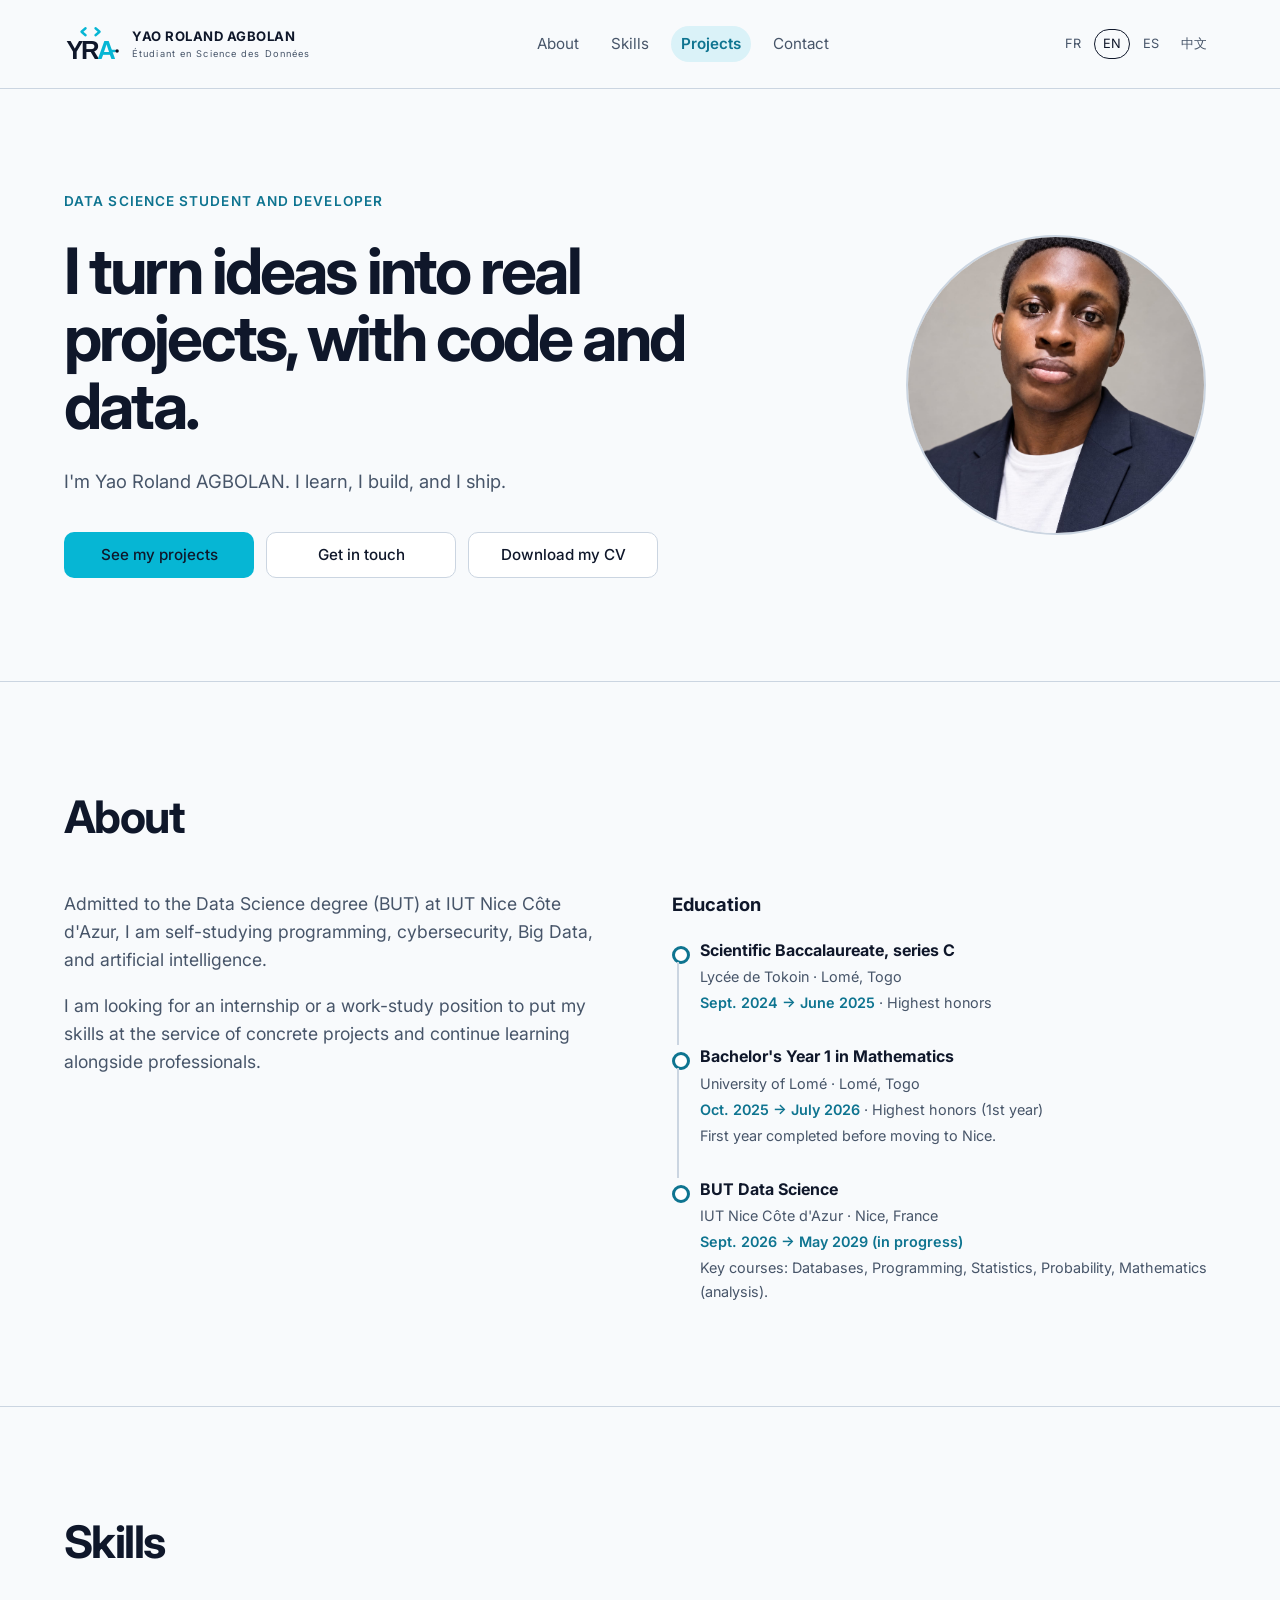
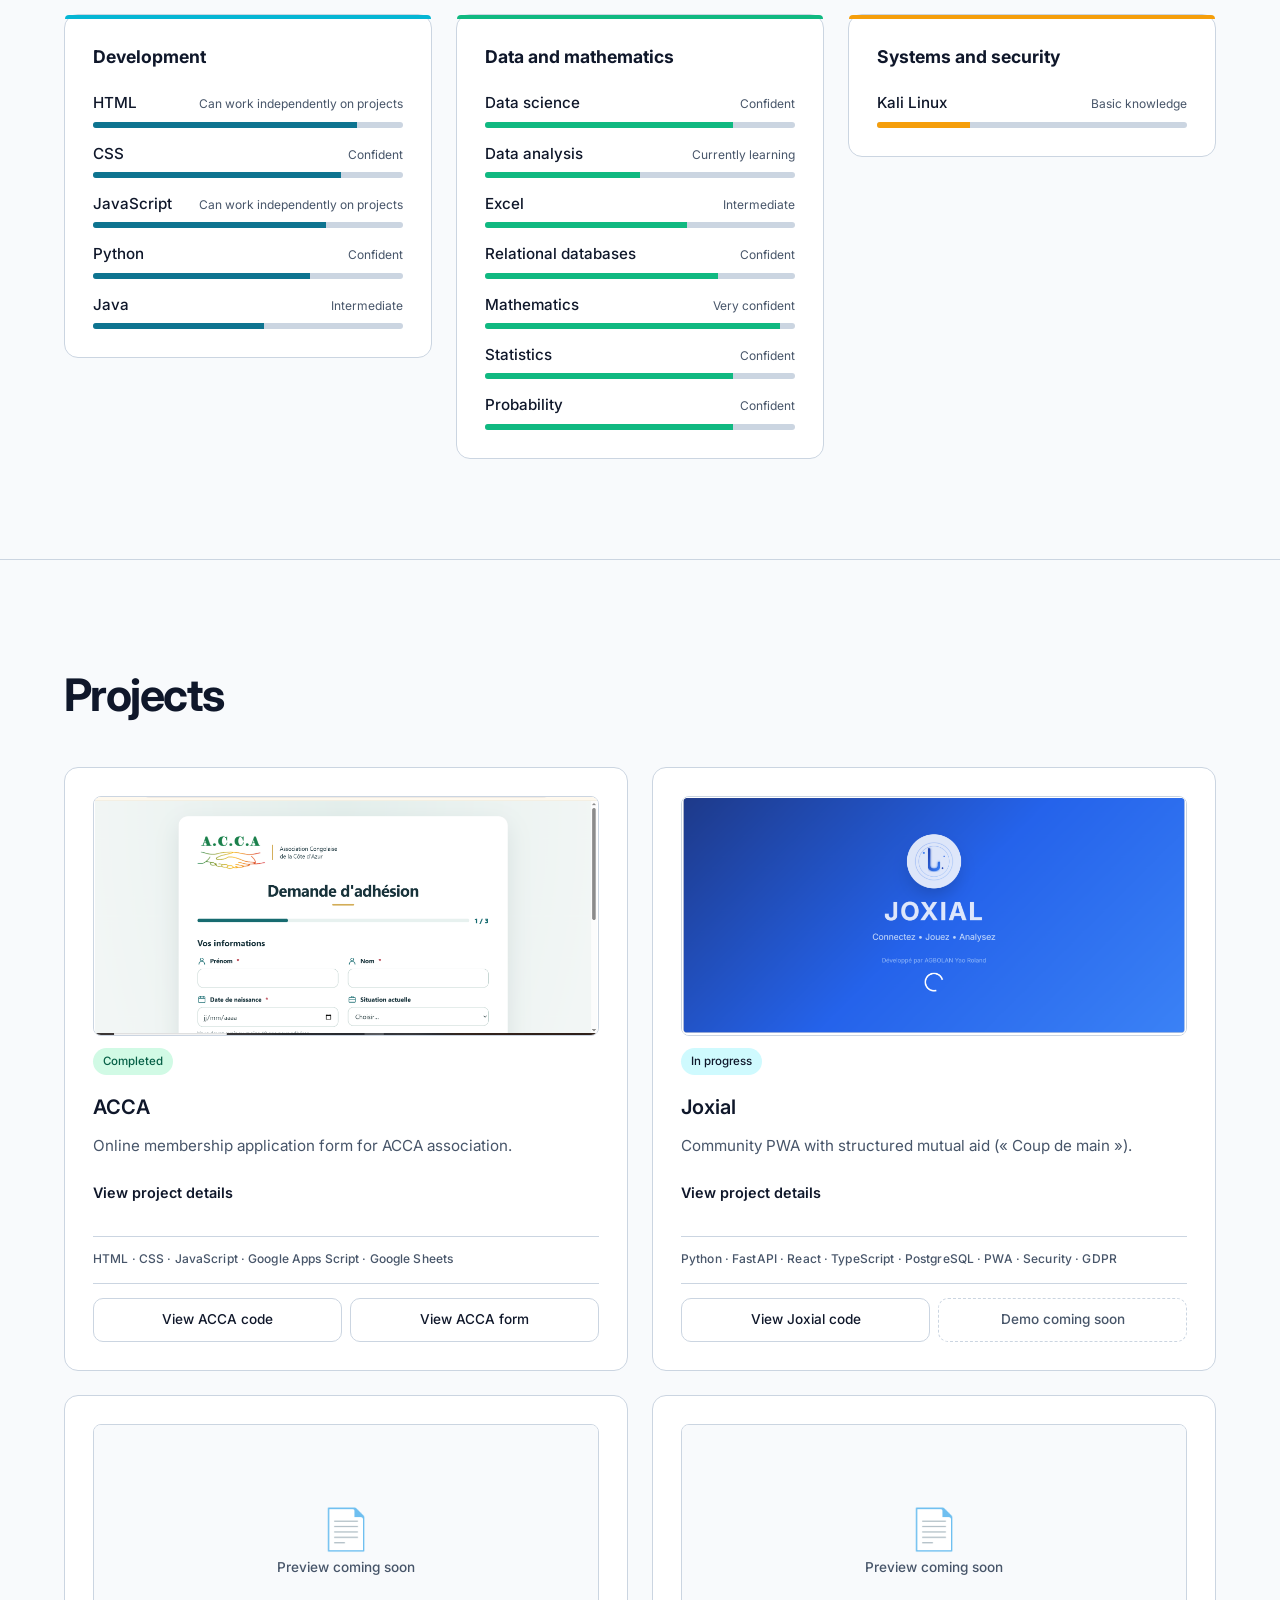
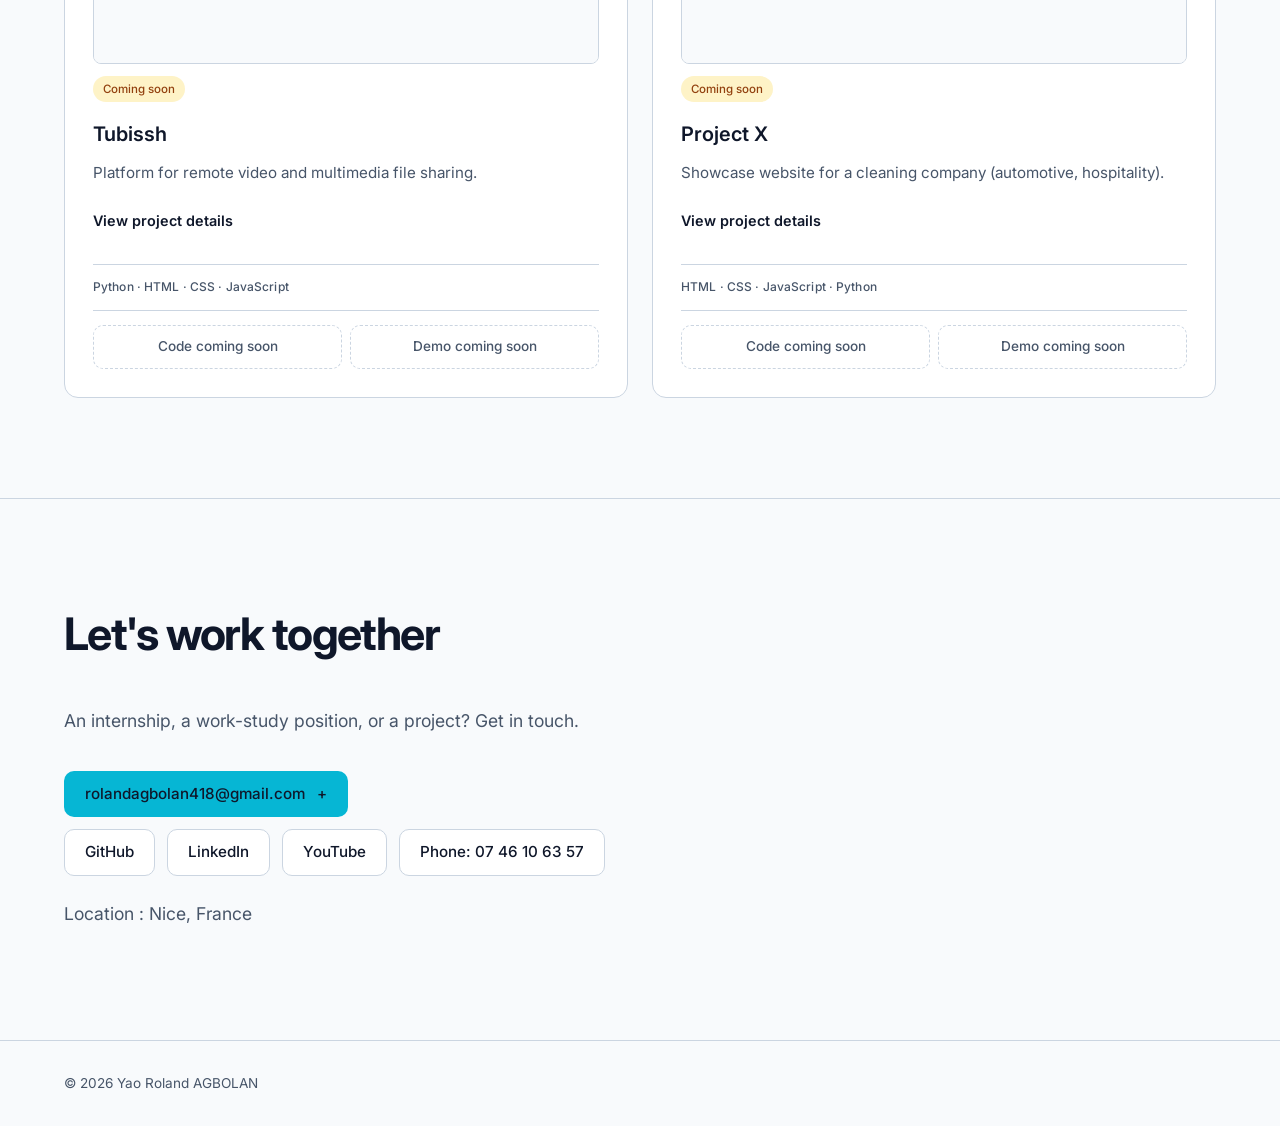
==== commit ae69a2bb: "Corrige les dates du baccalauréat et de la licence 1 Co-Authored-By: Claude Sonnet 5.5 <noreply@anth" ====
--- a/index.html
+++ b/index.html
@@ -93,12 +93,12 @@
           <li class="education-item">
             <h4 data-i18n="edu_bac">Baccalauréat Scientifique, série C</h4>
             <p><span data-i18n="edu_bac_school">Lycée de Tokoin</span> · <span data-i18n="edu_bac_location">Lomé, Togo</span></p>
-            <p><span class="edu-date" data-i18n="edu_bac_date">Juin 2025</span> · <span data-i18n="edu_bac_mention">Mention Très bien</span></p>
+            <p><span class="edu-date" data-i18n="edu_bac_date">Sept. 2024 → Juin 2025</span> · <span data-i18n="edu_bac_mention">Mention Très bien</span></p>
           </li>
           <li class="education-item">
             <h4 data-i18n="edu_license">Licence 1 en Mathématiques</h4>
             <p><span data-i18n="edu_license_school">Université de Lomé</span> · <span data-i18n="edu_license_location">Lomé, Togo</span></p>
-            <p><span class="edu-date" data-i18n="edu_license_date">Oct. 2024 → Juil. 2026</span> · <span data-i18n="edu_license_mention">Mention Très bien (1ère année)</span></p>
+            <p><span class="edu-date" data-i18n="edu_license_date">Oct. 2025 → Juil. 2026</span> · <span data-i18n="edu_license_mention">Mention Très bien (1ère année)</span></p>
             <p data-i18n="edu_license_note">Première année effectuée avant mon arrivée à Nice.</p>
           </li>
           <li class="education-item">
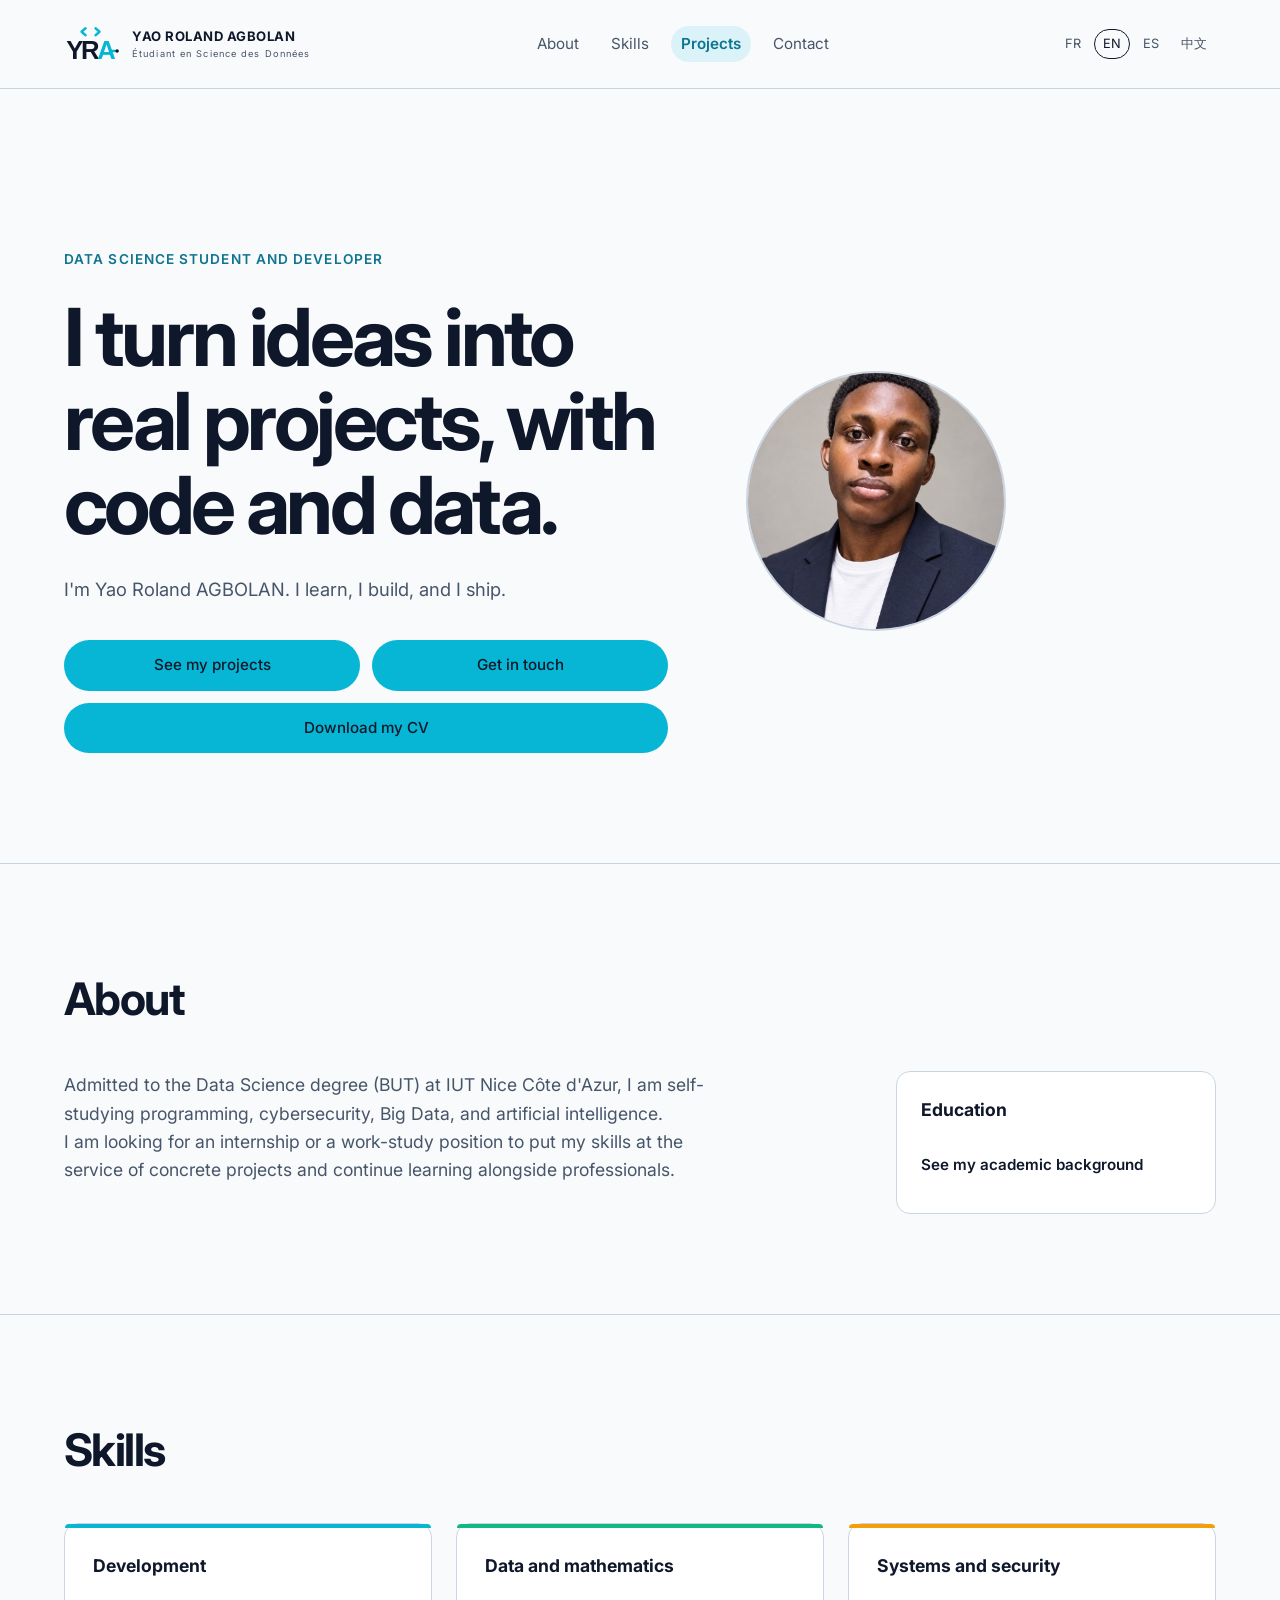
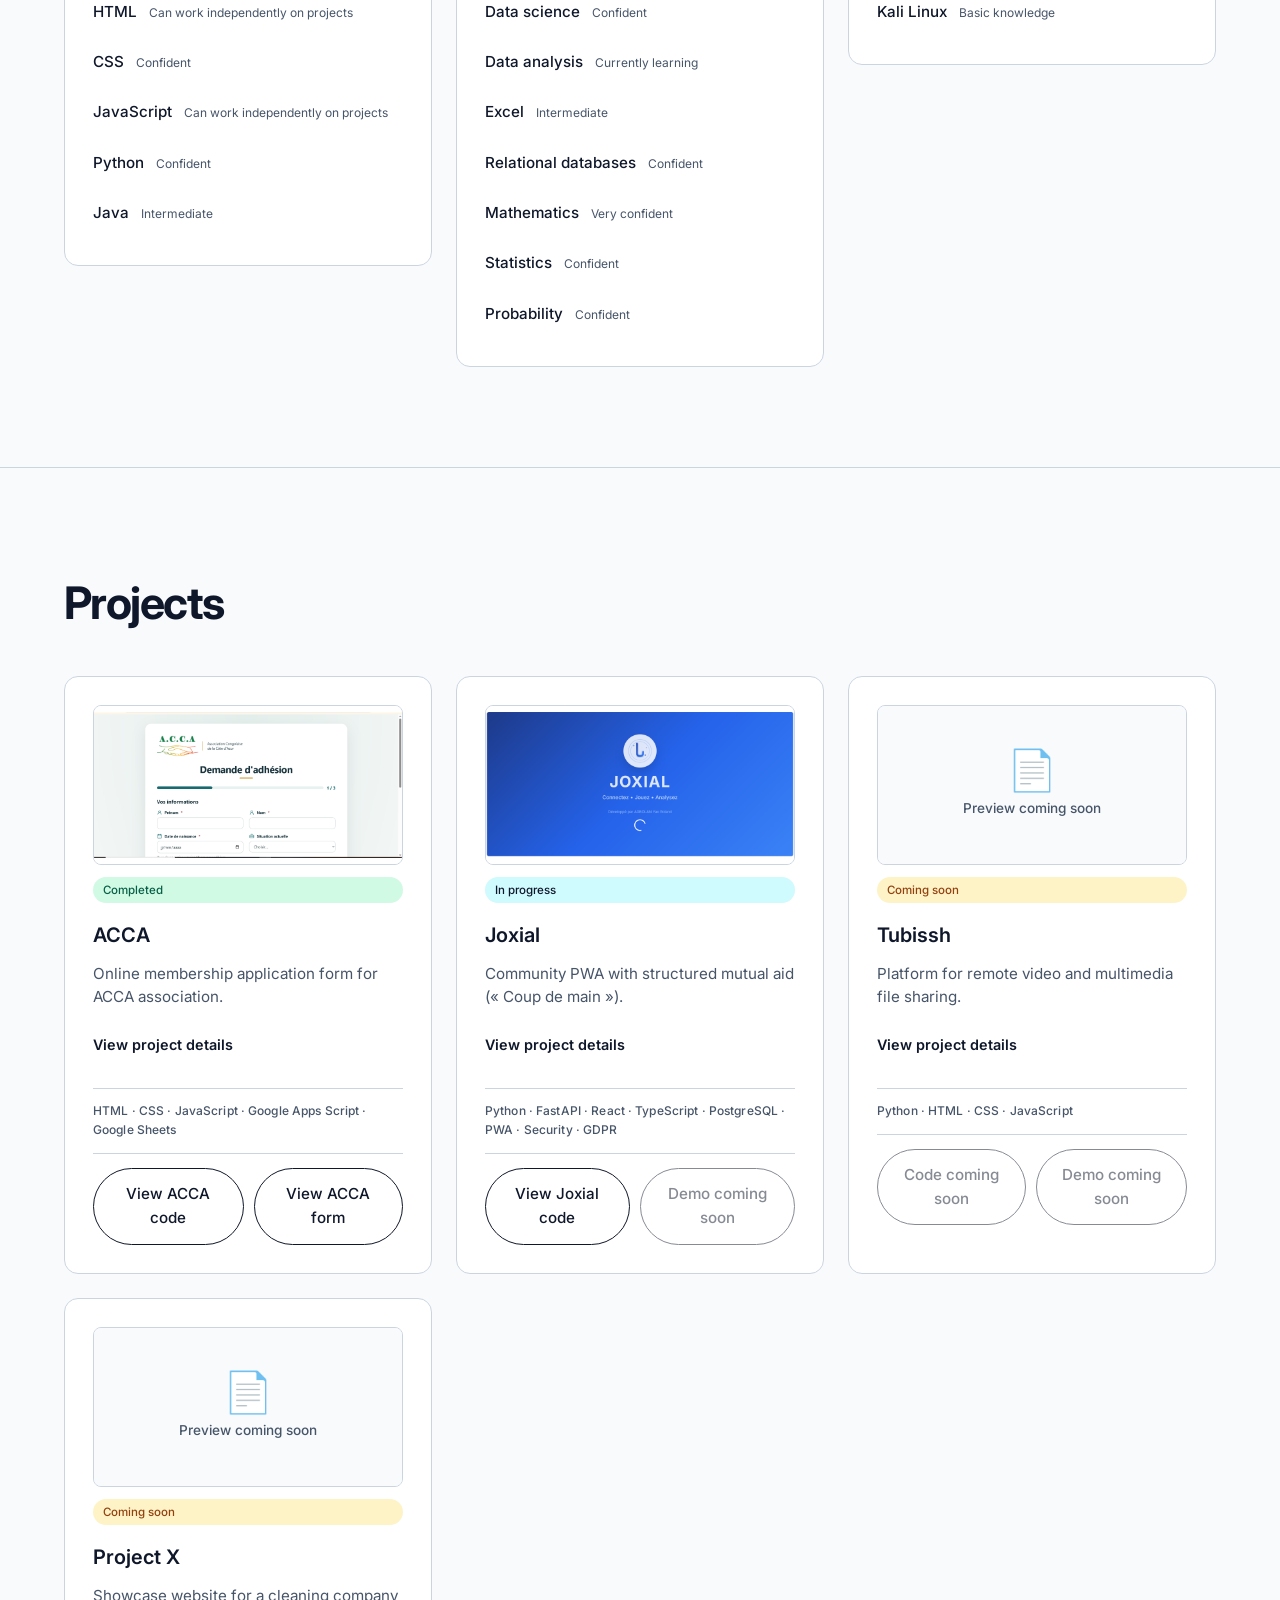
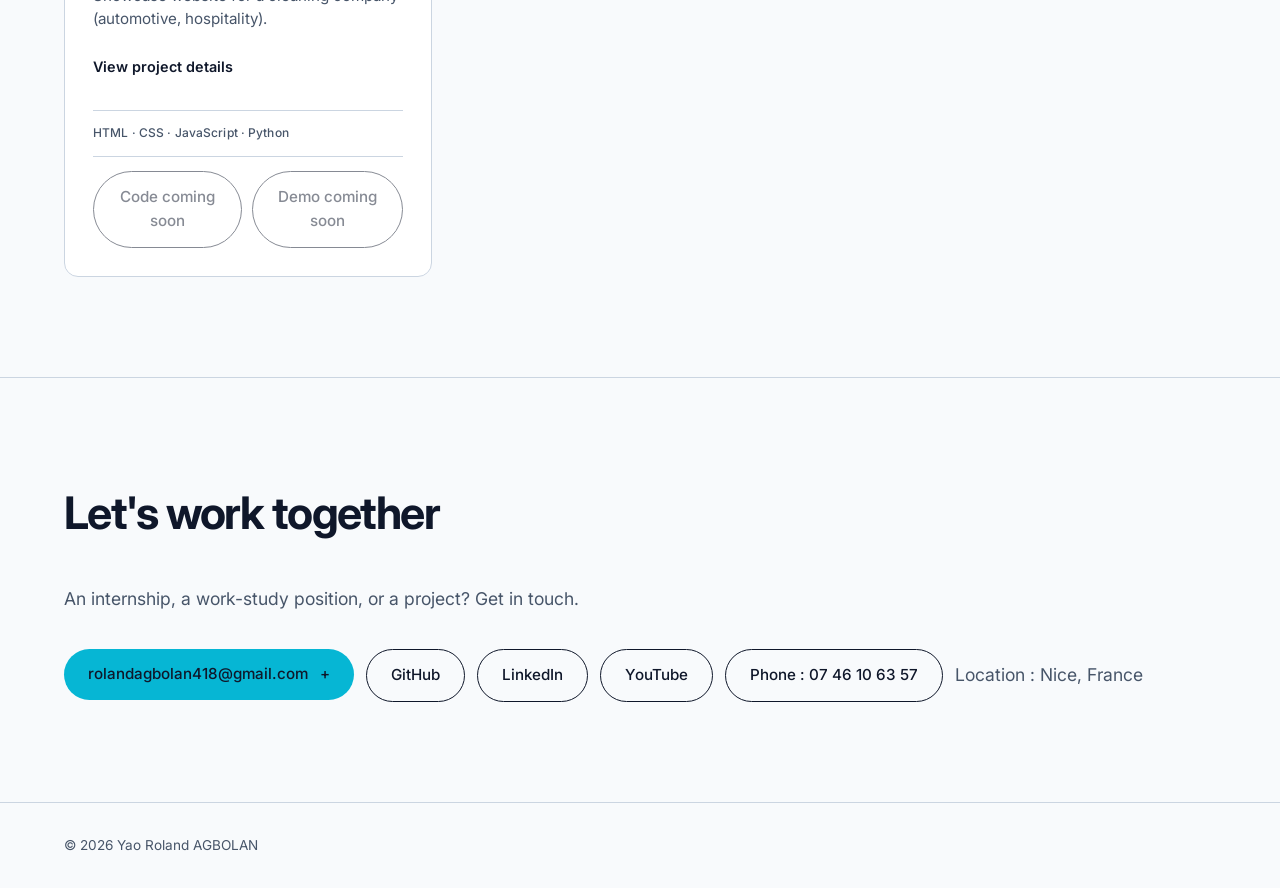
==== commit a4fe9a95: "Restaure l'ancien design en gardant le parcours ordonné, les dates et les boutons réparés Co-Authore" ====
--- a/index.html
+++ b/index.html
@@ -71,8 +71,8 @@
         <p class="lead" data-i18n="hero_text">Je m'appelle Yao Roland AGBOLAN. J'apprends, je construis et je publie.</p>
         <div class="actions hero-actions">
           <a class="btn btn-primary" href="#projects" data-i18n="hero_cta">Voir mes projets</a>
-          <a class="btn btn-ghost" href="#contact" data-i18n="hero_cta2">Me contacter</a>
-          <a class="btn btn-ghost" href="cv.pdf.jpeg" download="CV-Yao-Roland-AGBOLAN.jpeg" data-i18n="hero_cv">Télécharger mon CV</a>
+          <a class="btn btn-primary" href="#contact" data-i18n="hero_cta2">Me contacter</a>
+          <a class="btn btn-primary" href="cv.pdf.jpeg" data-i18n="hero_cv">Télécharger mon CV</a>
         </div>
       </div>
       <div class="hero-image">
@@ -87,27 +87,30 @@
           <p data-i18n="about_text">Admis en BUT Science des Données à l'IUT Nice Côte d'Azur, je me forme en autodidacte à la programmation, à la cybersécurité, au Big Data et à l'intelligence artificielle.</p>
           <p data-i18n="about_text2">Je recherche un stage ou une alternance pour mettre mes compétences au service de projets concrets et continuer à apprendre aux côtés de professionnels.</p>
         </div>
-        <div class="education">
+        <div class="education-card">
           <h3 data-i18n="education_title">Éducation</h3>
-          <ol class="timeline">
-          <li class="education-item">
-            <h4 data-i18n="edu_bac">Baccalauréat Scientifique, série C</h4>
-            <p><span data-i18n="edu_bac_school">Lycée de Tokoin</span> · <span data-i18n="edu_bac_location">Lomé, Togo</span></p>
-            <p><span class="edu-date" data-i18n="edu_bac_date">Sept. 2024 → Juin 2025</span> · <span data-i18n="edu_bac_mention">Mention Très bien</span></p>
-          </li>
-          <li class="education-item">
-            <h4 data-i18n="edu_license">Licence 1 en Mathématiques</h4>
-            <p><span data-i18n="edu_license_school">Université de Lomé</span> · <span data-i18n="edu_license_location">Lomé, Togo</span></p>
-            <p><span class="edu-date" data-i18n="edu_license_date">Oct. 2025 → Juil. 2026</span> · <span data-i18n="edu_license_mention">Mention Très bien (1ère année)</span></p>
-            <p data-i18n="edu_license_note">Première année effectuée avant mon arrivée à Nice.</p>
-          </li>
-          <li class="education-item">
-            <h4 data-i18n="edu_degree">BUT Science des Données</h4>
-            <p><span data-i18n="edu_school">IUT Nice Côte d'Azur</span> · <span data-i18n="edu_location">Nice, France</span></p>
-            <p><span class="edu-date" data-i18n="edu_date_current">Sept. 2026 → Mai 2029 (en cours)</span></p>
-            <p data-i18n="edu_courses">Cours clés : Bases de données, Programmation, Statistiques, Probabilités, Mathématiques (analyse).</p>
-          </li>
-          </ol>
+          <details class="education-accordion">
+            <summary class="education-summary" data-i18n="edu_see_more">Voir mon parcours scolaire</summary>
+            <div class="education-body">
+              <div class="education-item">
+                <h4 data-i18n="edu_bac">Baccalauréat Scientifique, série C</h4>
+                <p><span data-i18n="edu_bac_school">Lycée de Tokoin</span> · <span data-i18n="edu_bac_location">Lomé, Togo</span></p>
+                <p><span class="edu-date" data-i18n="edu_bac_date">Sept. 2024 → Juin 2025</span> · <span data-i18n="edu_bac_mention">Mention Très bien</span></p>
+              </div>
+              <div class="education-item">
+                <h4 data-i18n="edu_license">Licence 1 en Mathématiques</h4>
+                <p><span data-i18n="edu_license_school">Université de Lomé</span> · <span data-i18n="edu_license_location">Lomé, Togo</span></p>
+                <p><span class="edu-date" data-i18n="edu_license_date">Oct. 2025 → Juil. 2026</span> · <span data-i18n="edu_license_mention">Mention Très bien (1ère année)</span></p>
+                <p data-i18n="edu_license_note">Première année effectuée avant mon arrivée à Nice.</p>
+              </div>
+              <div class="education-item">
+                <h4 data-i18n="edu_degree">BUT Science des Données</h4>
+                <p><span data-i18n="edu_school">IUT Nice Côte d'Azur</span> · <span data-i18n="edu_location">Nice, France</span></p>
+                <p><span class="edu-date" data-i18n="edu_date_current">Sept. 2026 → Mai 2029 (en cours)</span></p>
+                <p data-i18n="edu_courses">Cours clés : Bases de données, Programmation, Statistiques, Probabilités, Mathématiques (analyse).</p>
+              </div>
+            </div>
+          </details>
         </div>
       </div>
     </section>
@@ -253,7 +256,7 @@
           <p class="tags" data-i18n="p1_skills">Python · FastAPI · React · TypeScript · PostgreSQL · PWA · Sécurité · RGPD</p>
           <div class="project-links">
             <a class="btn btn-ghost project-link" href="https://github.com/AnonymaxxL/joxial-pwa" target="_blank" rel="noopener noreferrer" data-i18n="p1_link_code">Voir le code Joxial</a>
-            <span class="btn btn-ghost project-link disabled" data-i18n="p1_link_demo">Démo bientôt disponible</span>
+            <a class="btn btn-ghost project-link disabled" href="#" data-i18n="p1_link_demo">Démo bientôt disponible</a>
           </div>
         </article>
 
@@ -273,8 +276,8 @@
           </details>
           <p class="tags" data-i18n="p2_skills">Python · HTML · CSS · JavaScript</p>
           <div class="project-links">
-            <span class="btn btn-ghost project-link disabled" data-i18n="p2_link_code">Code bientôt disponible</span>
-            <span class="btn btn-ghost project-link disabled" data-i18n="p2_link_demo">Démo bientôt disponible</span>
+            <a class="btn btn-ghost project-link disabled" href="#" data-i18n="p2_link_code">Code bientôt disponible</a>
+            <a class="btn btn-ghost project-link disabled" href="#" data-i18n="p2_link_demo">Démo bientôt disponible</a>
           </div>
         </article>
 
@@ -294,8 +297,8 @@
           </details>
           <p class="tags" data-i18n="p3_skills">HTML · CSS · JavaScript · Python</p>
           <div class="project-links">
-            <span class="btn btn-ghost project-link disabled" data-i18n="p3_link_code">Code bientôt disponible</span>
-            <span class="btn btn-ghost project-link disabled" data-i18n="p3_link_demo">Démo bientôt disponible</span>
+            <a class="btn btn-ghost project-link disabled" href="#" data-i18n="p3_link_code">Code bientôt disponible</a>
+            <a class="btn btn-ghost project-link disabled" href="#" data-i18n="p3_link_demo">Démo bientôt disponible</a>
           </div>
         </article>
 
@@ -335,12 +338,10 @@
             <p class="form-note" data-i18n="form_privacy">Les informations saisies sont transmises à Formspree pour que je puisse recevoir ton message. N’envoie pas d’informations sensibles.</p>
           </form>
         </details>
-        <div class="contact-links">
-          <a class="btn btn-ghost" href="https://github.com/AnonymaxxL" target="_blank" rel="noopener noreferrer">GitHub</a>
-          <a class="btn btn-ghost" href="https://www.linkedin.com/in/landro-agbolan-50a87044b/" target="_blank" rel="noopener noreferrer">LinkedIn</a>
-          <a class="btn btn-ghost" href="https://www.youtube.com/@anonymaxxl" target="_blank" rel="noopener noreferrer">YouTube</a>
-          <a class="btn btn-ghost" href="tel:+33746106357"><span data-i18n="contact_phone_label">Téléphone</span> : 07 46 10 63 57</a>
-        </div>
+        <a class="btn btn-ghost" href="https://github.com/AnonymaxxL" target="_blank" rel="noopener noreferrer">GitHub</a>
+        <a class="btn btn-ghost" href="https://www.linkedin.com/in/landro-agbolan-50a87044b/" target="_blank" rel="noopener noreferrer">LinkedIn</a>
+        <a class="btn btn-ghost" href="https://www.youtube.com/@anonymaxxl" target="_blank" rel="noopener noreferrer">YouTube</a>
+        <a class="btn btn-ghost" href="tel:+33746106357"><span data-i18n="contact_phone_label">Téléphone</span> : 07 46 10 63 57</a>
         <p class="contact-location"><span data-i18n="contact_location_label">Ville</span> : Nice, France</p>
       </div>
     </section>
--- a/style.css
+++ b/style.css
@@ -77,6 +77,7 @@
 /* Hero */
 .hero {
   padding: clamp(72px, 14vw, 160px) var(--gutter) clamp(56px, 9vw, 110px);
+  max-width: 1100px;
 }
 .kicker {
   font-size: 0.85rem; letter-spacing: 0.08em; text-transform: uppercase;
@@ -93,8 +94,7 @@
 .actions { display: flex; flex-wrap: wrap; gap: 12px; margin-top: 36px; }
 
 .btn {
-  display: inline-flex; align-items: center; justify-content: center; text-align: center;
-  min-height: 44px; padding: 10px 20px; border: 1px solid transparent; border-radius: 10px;
+  display: inline-block; padding: 13px 24px; border-radius: 999px;
   max-width: 100%; overflow-wrap: anywhere;
   font-weight: 500; font-size: 0.95rem; font-family: inherit; line-height: inherit;
   transition: transform .15s, background .15s;
@@ -103,8 +103,7 @@
 .btn:disabled { cursor: not-allowed; }
 .btn-primary { background: var(--accent); color: var(--ink); }
 .btn-primary:hover { background: #22D3EE; }
-.btn-ghost { border-color: var(--line); background: var(--surface); }
-.btn-ghost:not(.disabled):hover { border-color: var(--ink); }
+.btn-ghost { border: 1px solid var(--ink); background: transparent; }
 .btn-ghost:disabled { border-color: var(--line); color: var(--muted); }
 
 /* Sections */
@@ -122,7 +121,7 @@
 }
 .reveal-enabled .reveal-on-scroll.is-visible { opacity: 1; transform: translateY(0); }
 
-.grid { align-items: stretch; display: grid; grid-template-columns: repeat(auto-fit, minmax(min(100%, 280px), 1fr)); gap: 24px; }
+.grid { display: grid; grid-template-columns: repeat(auto-fit, minmax(min(100%, 280px), 1fr)); gap: 24px; }
 .card {
   background: var(--surface); border: 1px solid var(--line);
   border-radius: var(--radius); padding: 28px;
@@ -191,9 +190,7 @@
 .form-field input:focus-visible, .form-field textarea:focus-visible {
   outline: 3px solid var(--accent-strong); outline-offset: 2px;
 }
-.form-submit { cursor: pointer; font-family: inherit; }
-.contact-links { display: flex; flex-wrap: wrap; gap: 12px; flex-basis: 100%; }
-.contact-location { flex-basis: 100%; }
+.form-submit { border: 0; cursor: pointer; font-family: inherit; }
 .form-note { margin-top: 14px; font-size: 0.85rem !important; }
 
 .site-footer {
@@ -323,47 +320,57 @@
   padding-top: 14px;
   border-top: 1px solid var(--line);
   display: flex;
-  flex-wrap: wrap;
-  gap: 8px;
-}
-.project-link { flex: 1 1 170px; font-size: 0.85rem; padding: 8px 12px; }
-.project-link.disabled { border-style: dashed; background: transparent; color: var(--muted); cursor: default; }
-.btn.disabled:hover { transform: none; }
+  gap: 10px;
+}
+.project-link { text-align: center; }
+.project-link.disabled { opacity: 0.5; cursor: not-allowed; }
 
 /* Badge variants */
-.project-card .badge { align-self: flex-start; }
 .badge-wip { background: #CFFAFE; color: #0F172A; }
 .badge-done { background: #D1FAE5; color: #065F46; }
 .badge-upcoming { background: #FEF3C7; color: #92400E; }
 
-/* Parcours : frise chronologique */
+/* Education - clickable accordion */
 .about-grid {
   display: grid;
-  grid-template-columns: minmax(0, 1fr) minmax(0, 1fr);
-  gap: clamp(32px, 5vw, 72px);
+  grid-template-columns: 1fr 320px;
+  gap: 32px;
   align-items: start;
 }
-.about-text p + p { margin-top: 18px; }
-.education h3 { margin-bottom: 20px; font-size: 1.15rem; }
-.timeline { list-style: none; }
-.education-item { position: relative; padding: 0 0 28px 28px; }
-.education-item::before {
-  content: ""; position: absolute; left: 0; top: 7px;
-  width: 12px; height: 12px; border-radius: 50%;
-  background: var(--surface); border: 3px solid var(--accent-strong);
-}
-.education-item::after {
-  content: ""; position: absolute; left: 5px; top: 23px; bottom: 0;
-  width: 2px; background: var(--line);
-}
-.education-item:last-child { padding-bottom: 0; }
-.education-item:last-child::after { display: none; }
-.education-item h4 { font-size: 1rem; line-height: 1.4; margin-bottom: 4px; }
-.about .education-item p { margin: 3px 0; font-size: 0.9rem; }
-.about .education-item .edu-date { color: var(--accent-strong); font-weight: 600; }
-
-/* Boutons du haut */
-.hero-actions .btn { min-width: 190px; }
+.education-card {
+  background: var(--surface);
+  border: 1px solid var(--line);
+  border-radius: var(--radius);
+  padding: 24px;
+  position: sticky;
+  top: 100px;
+}
+.education-card h3 { margin-bottom: 16px; font-size: 1.1rem; }
+.education-accordion summary {
+  font-size: 0.95rem; font-weight: 600; color: var(--ink);
+  list-style: none; cursor: pointer; padding: 12px 0;
+}
+.education-accordion summary::-webkit-details-marker { display: none; }
+.education-accordion[open] summary { margin-bottom: 16px; }
+.education-body { display: flex; flex-direction: column; gap: 16px; }
+.education-item { padding: 12px 0; border-bottom: 1px solid var(--line); }
+.education-item:last-child { border-bottom: 0; }
+.education-item.edu-divider { border-top: 1px solid var(--line); margin-top: 8px; padding-top: 16px; }
+.education-item h4 { font-size: 1rem; margin-bottom: 4px; color: var(--ink); }
+.education-item p { margin: 3px 0; font-size: 0.9rem; color: var(--muted); }
+.edu-date { font-family: "Inter", sans-serif; font-size: 0.85rem; color: var(--accent-strong); font-weight: 500; }
+
+/* Hero actions */
+.hero-actions {
+  display: flex;
+  gap: 12px;
+  flex-wrap: wrap;
+  justify-content: center;
+}
+.hero-actions .btn {
+  flex: 1 1 200px;
+  text-align: center;
+}
 
 /* Skills - styled */
 .skills-grid {
@@ -392,7 +399,7 @@
 .skill-group h3 { margin-bottom: 20px; font-size: 1.1rem; display: flex; align-items: center; gap: 8px; }
 .skill-list { list-style: none; display: grid; gap: 14px; }
 .skill-list li {
-  display: flex; flex-direction: column; align-items: stretch; gap: 6px;
+  display: flex; flex-direction: column; gap: 6px;
   padding-bottom: 0; border-bottom: 0;
 }
 .skill-list li .skill-row {
@@ -416,51 +423,45 @@
 
 /* Mobile & Tablet */
 @media (max-width: 900px) {
-  section[id] { scroll-margin-top: 112px; }
-  .site-header { flex-wrap: wrap; gap: 6px 12px; padding: 10px var(--gutter) 6px; }
-  .logo { gap: 8px; }
-  .logo img { width: 36px; height: 36px; }
-  .logo-copy strong { font-size: 0.78rem; }
-  .logo-copy small { font-size: 0.62rem; letter-spacing: 0.04em; }
-  .nav { order: 3; width: 100%; justify-content: space-between; gap: 4px; }
-  .nav a { font-size: 0.85rem; padding: 6px 8px; white-space: nowrap; }
-  .lang { margin-left: auto; gap: 0; }
-  .lang button { padding: 5px 7px; font-size: 0.75rem; }
-
-  .hero { flex-direction: column; text-align: center; padding: 32px var(--gutter) 48px; gap: 24px; }
-  .hero-content { order: 2; flex: none; width: 100%; min-width: 0; }
-  .hero-image { order: 1; flex: none; width: 100%; min-width: 0; }
-  .profile-photo { width: 150px; height: 150px; }
-  .kicker { font-size: 0.75rem; margin-bottom: 14px; }
-  .lead { margin: 18px auto 0; font-size: 1.02rem; }
-  .hero h1 { margin: 0 auto; }
-  .actions { margin-top: 28px; }
-  .hero-actions { flex-direction: column; align-items: center; gap: 10px; }
-  .hero-actions .btn { width: 100%; max-width: 320px; }
+  .site-header { flex-wrap: wrap; gap: 12px; padding: 14px var(--gutter); }
+  .logo { gap: 10px; }
+  .logo img { width: 44px; height: 44px; }
+  .logo-copy strong { font-size: 0.85rem; }
+  .logo-copy small { font-size: 0.55rem; }
+  .nav {
+    order: 3; width: 100%; justify-content: center; gap: 8px 12px;
+    flex-wrap: wrap; margin-top: 10px;
+  }
+  .nav a { font-size: 0.9rem; padding: 6px 10px; }
+  .lang { margin-left: auto; }
+
+  .hero { flex-direction: column; text-align: center; padding: clamp(48px, 10vw, 96px) var(--gutter) clamp(40px, 8vw, 80px); gap: 28px; }
+  .hero-content { order: 1; }
+  .hero-image { order: 2; flex: none; width: 100%; justify-content: center; }
+  .profile-photo { width: 180px; height: 180px; margin: 0 auto; }
+  .hero-actions { flex-direction: column; gap: 10px; }
+  .hero-actions .btn { flex: 0 0 auto; width: 100%; text-align: center; }
 
   .grid { grid-template-columns: 1fr; gap: 20px; }
   .card { padding: 24px; }
   .project-media { height: 150px; margin-bottom: 12px; }
   .step-image { max-height: 160px; }
 
-  .about-grid { grid-template-columns: 1fr; gap: 32px; }
+  .about-grid { grid-template-columns: 1fr; gap: 24px; }
+  .education-card { position: static; padding: 20px; }
+  .education-card h3 { font-size: 1.1rem; }
 
   .skills-grid { grid-template-columns: 1fr; gap: 20px; }
   .skill-group { padding: 22px; }
 
-  .contact-actions { flex-direction: column; align-items: stretch; gap: 12px; }
+  .contact-actions { flex-direction: column; gap: 14px; }
   .contact-disclosure { flex: 1 1 auto; width: 100%; }
   .contact-disclosure[open] { flex: 1 1 100%; max-width: 100%; }
   .contact-toggle { width: 100%; justify-content: space-between; }
   .contact-form { max-width: 100%; }
-  .contact-toggle { font-size: 0.85rem; padding-inline: 16px; }
-  .contact-links { display: grid; grid-template-columns: repeat(3, minmax(0, 1fr)); gap: 10px; flex-basis: auto; }
-  .contact-links .btn { padding-inline: 8px; font-size: 0.85rem; }
-  .contact-links a:last-child { grid-column: 1 / -1; }
-  .contact-location { flex-basis: auto; text-align: center; }
 
   .project-links { flex-direction: column; gap: 8px; }
-  .project-link { flex: none; width: 100%; }
+  .project-link { width: 100%; }
 
   .tags { font-size: 0.75rem; padding-top: 10px; }
   .step-caption { font-size: 0.85rem; }
@@ -468,36 +469,20 @@
 
 @media (max-width: 480px) {
   :root { --gutter: clamp(16px, 4vw, 32px); }
-  .hero h1 { font-size: clamp(1.75rem, 8.5vw, 2.4rem); line-height: 1.12; letter-spacing: -0.03em; }
-  .logo-copy small { display: none; }
-  .section { padding: 48px var(--gutter); }
-  .section h2 { margin-bottom: 24px; }
+  .hero h1 { font-size: clamp(1.8rem, 10vw, 2.6rem); }
+  .hero { padding: clamp(40px, 8vw, 80px) var(--gutter) clamp(32px, 6vw, 64px); }
+  .profile-photo { width: 160px; height: 160px; }
   .card { padding: 20px; }
   .project-media { height: 140px; }
   .step-image { max-height: 140px; }
+  .about-grid { gap: 20px; }
+  .education-card { padding: 18px; }
   .skill-group { padding: 18px; }
+  .skill-list li .skill-row { flex-direction: column; align-items: flex-start; gap: 4px; }
+  .skill-level { text-align: left; margin-top: 2px; }
+  .contact-actions { gap: 12px; }
   .form-field { margin-bottom: 16px; }
   .site-footer { padding: 24px var(--gutter); font-size: 0.8rem; }
-}
-
-/* Contenu centré sur grand écran */
-@media (min-width: 901px) {
-  .site-header, .hero, .section, .site-footer { padding-inline: max(var(--gutter), calc((100% - 1160px) / 2)); }
-  .hero { justify-content: space-between; padding-block: clamp(64px, 8vw, 112px); }
-  .hero h1 { font-size: clamp(2.8rem, 5vw, 4.2rem); }
-  .profile-photo { width: 300px; height: 300px; }
-  .projects .grid { grid-template-columns: repeat(2, minmax(0, 1fr)); }
-  .project-media { height: 240px; }
-}
-
-@media (max-width: 360px) {
-  .logo img { width: 28px; height: 28px; }
-  .logo-copy strong { font-size: 0.66rem; letter-spacing: 0; }
-  .lang button { padding: 4px 4px; font-size: 0.7rem; }
-  .nav { gap: 0; }
-  .nav a { font-size: 0.74rem; padding: 6px 3px; }
-  .contact-toggle { font-size: 0.78rem; padding-inline: 10px; }
-  .contact-links { grid-template-columns: 1fr; }
 }
 
 @media (prefers-reduced-motion: reduce) {
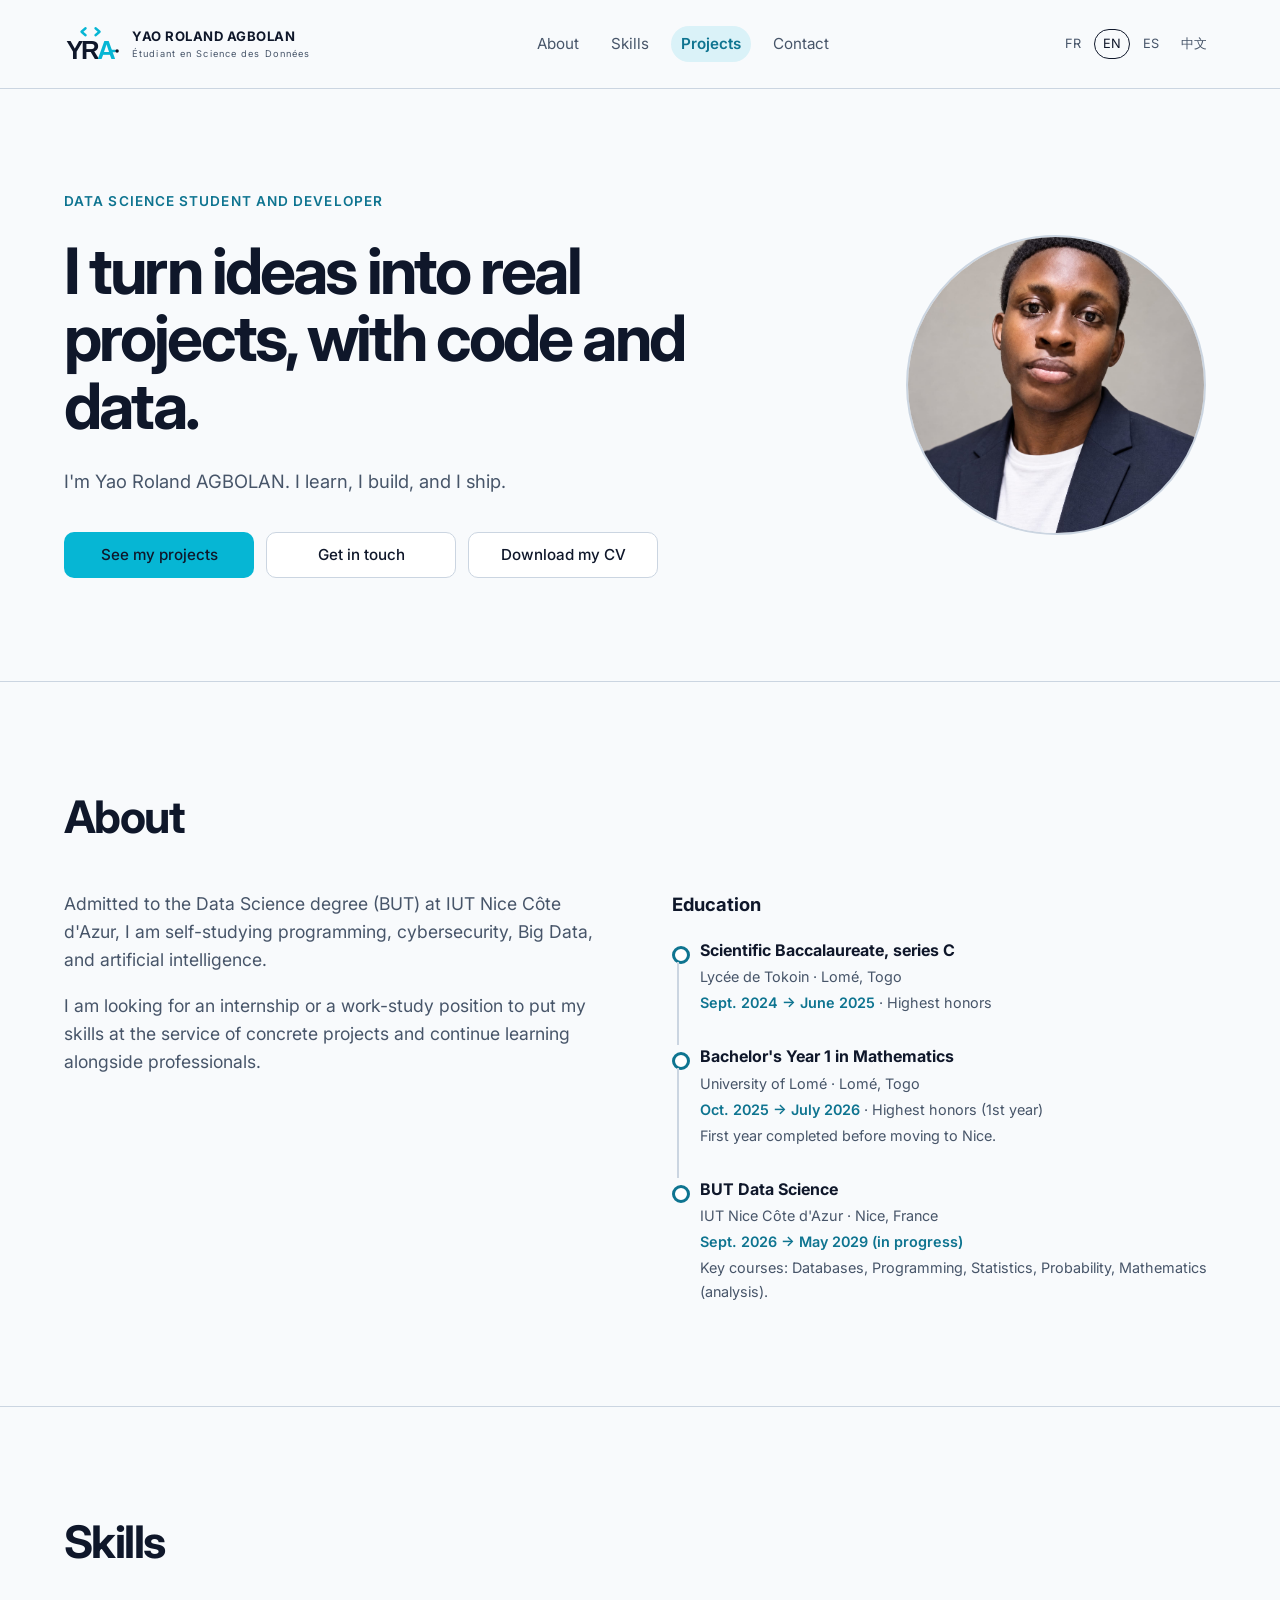
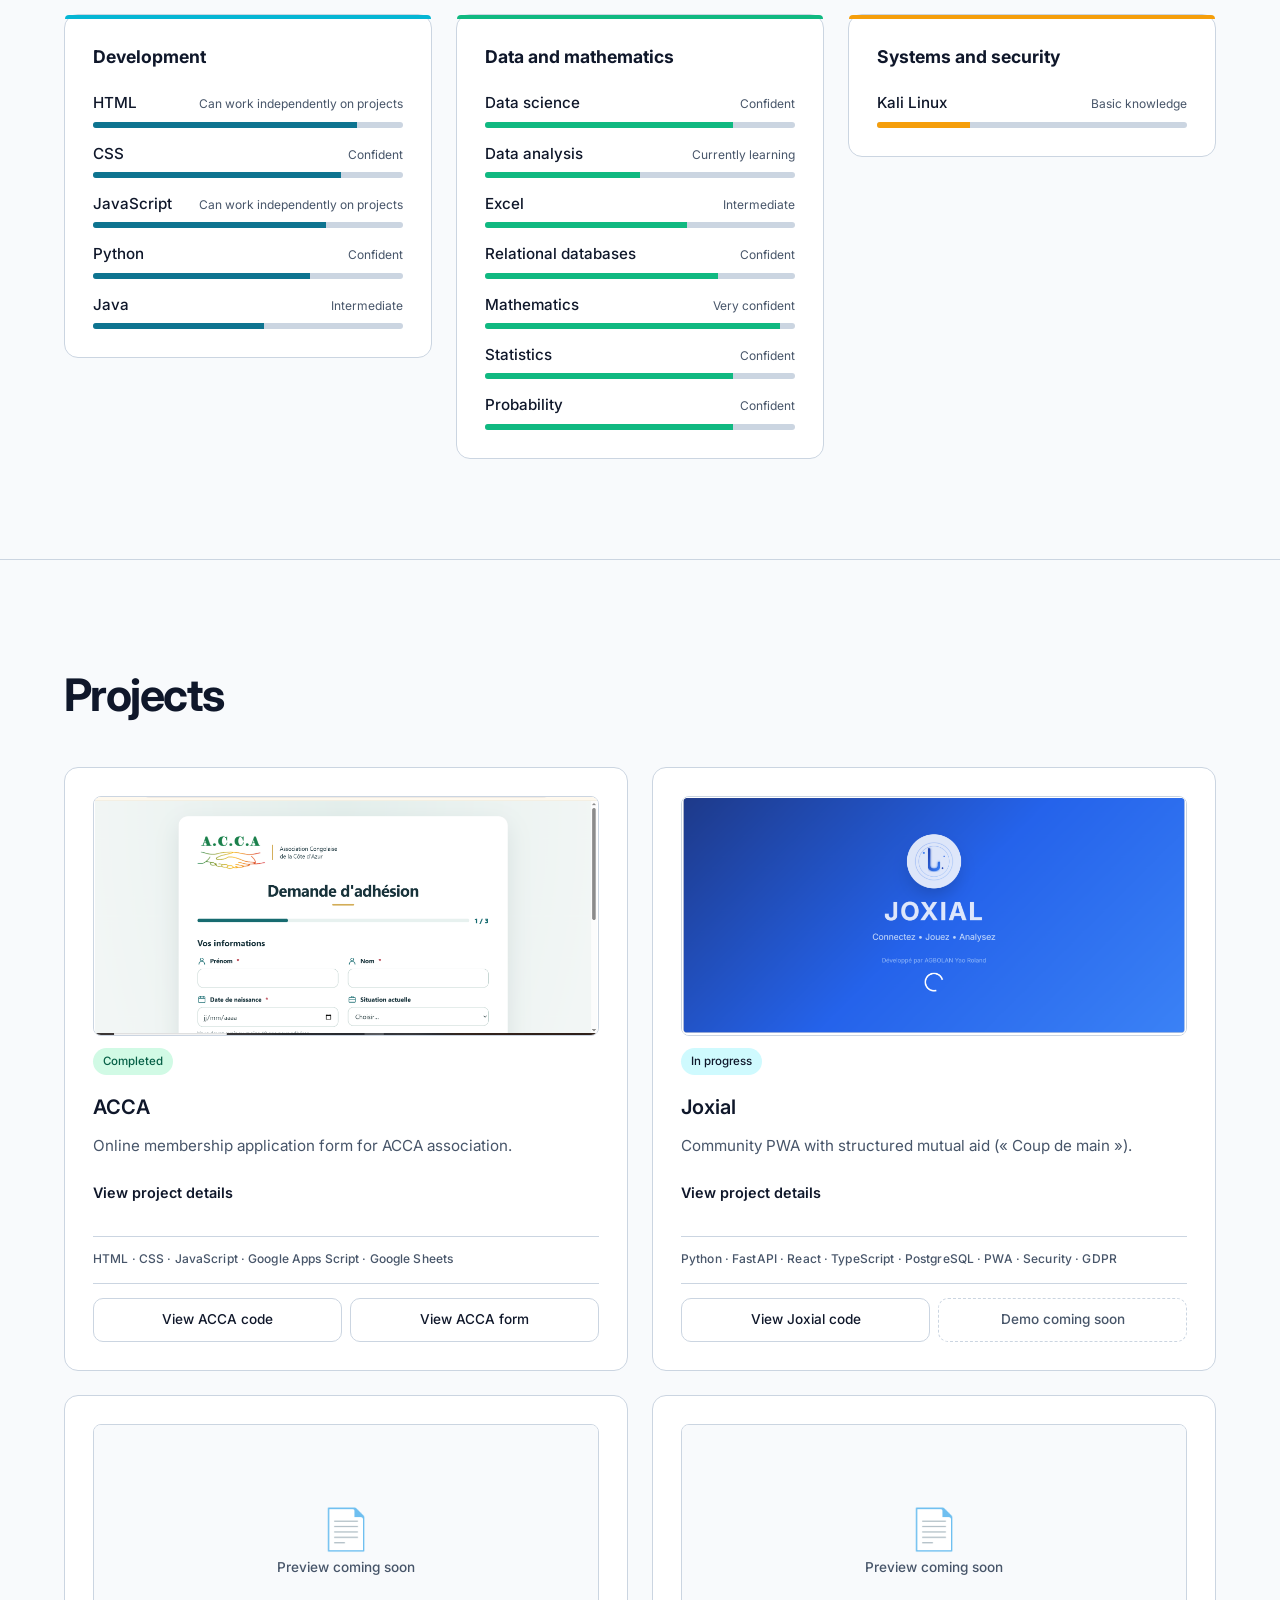
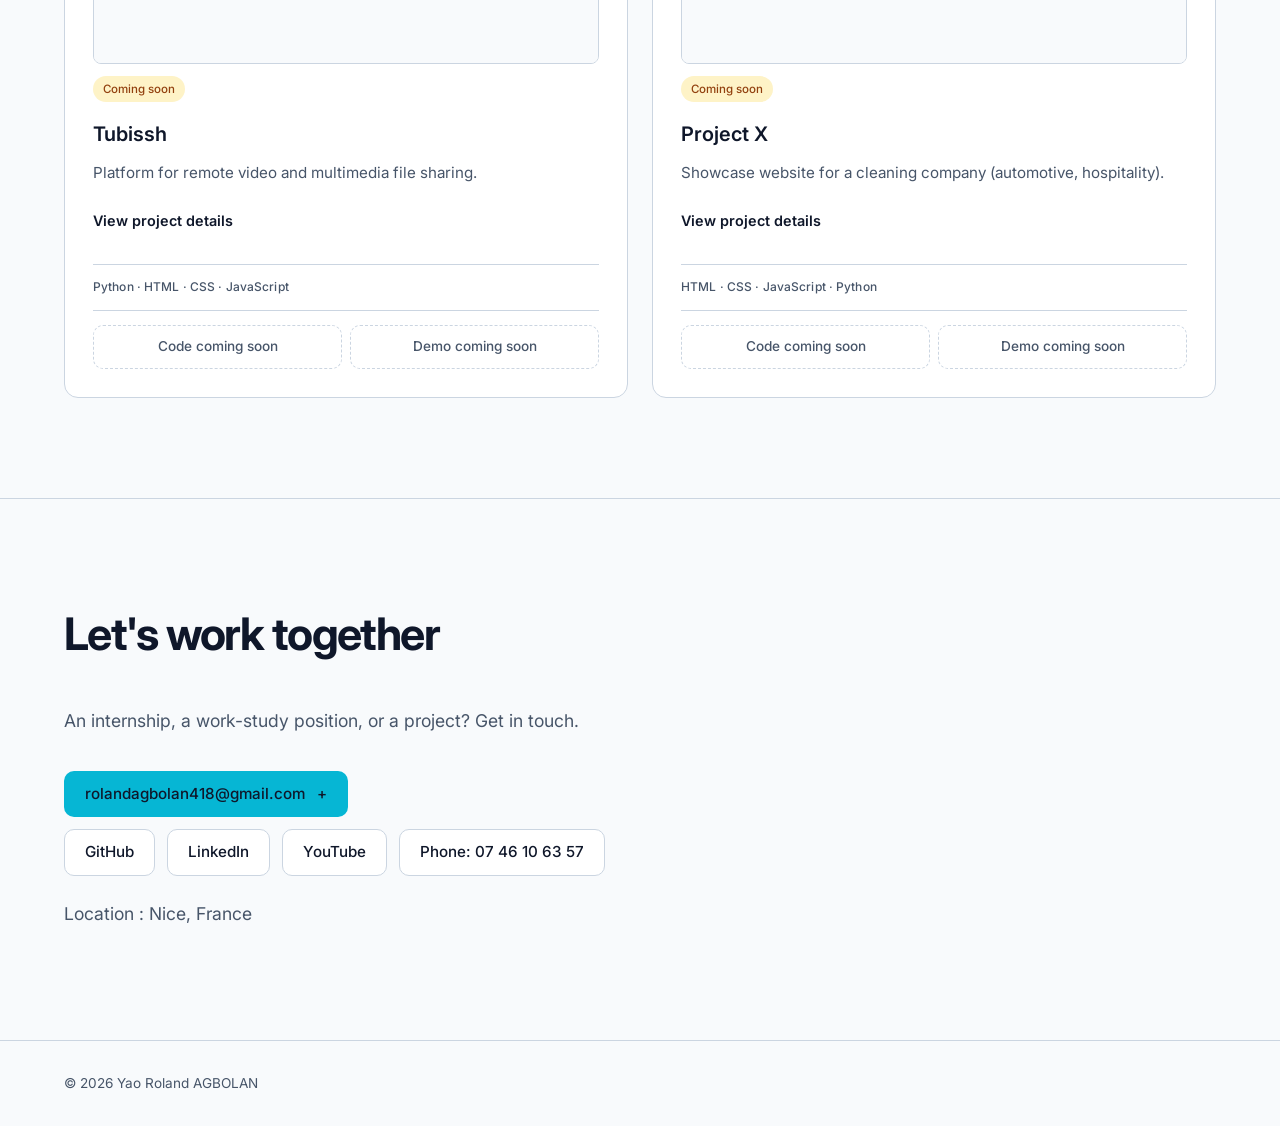
==== commit 18ca4597: "Rétablit le nouveau design avec les dates corrigées Co-Authored-By: Claude Sonnet 5.5 <noreply@anthr" ====
--- a/index.html
+++ b/index.html
@@ -71,8 +71,8 @@
         <p class="lead" data-i18n="hero_text">Je m'appelle Yao Roland AGBOLAN. J'apprends, je construis et je publie.</p>
         <div class="actions hero-actions">
           <a class="btn btn-primary" href="#projects" data-i18n="hero_cta">Voir mes projets</a>
-          <a class="btn btn-primary" href="#contact" data-i18n="hero_cta2">Me contacter</a>
-          <a class="btn btn-primary" href="cv.pdf.jpeg" data-i18n="hero_cv">Télécharger mon CV</a>
+          <a class="btn btn-ghost" href="#contact" data-i18n="hero_cta2">Me contacter</a>
+          <a class="btn btn-ghost" href="cv.pdf.jpeg" download="CV-Yao-Roland-AGBOLAN.jpeg" data-i18n="hero_cv">Télécharger mon CV</a>
         </div>
       </div>
       <div class="hero-image">
@@ -87,30 +87,27 @@
           <p data-i18n="about_text">Admis en BUT Science des Données à l'IUT Nice Côte d'Azur, je me forme en autodidacte à la programmation, à la cybersécurité, au Big Data et à l'intelligence artificielle.</p>
           <p data-i18n="about_text2">Je recherche un stage ou une alternance pour mettre mes compétences au service de projets concrets et continuer à apprendre aux côtés de professionnels.</p>
         </div>
-        <div class="education-card">
+        <div class="education">
           <h3 data-i18n="education_title">Éducation</h3>
-          <details class="education-accordion">
-            <summary class="education-summary" data-i18n="edu_see_more">Voir mon parcours scolaire</summary>
-            <div class="education-body">
-              <div class="education-item">
-                <h4 data-i18n="edu_bac">Baccalauréat Scientifique, série C</h4>
-                <p><span data-i18n="edu_bac_school">Lycée de Tokoin</span> · <span data-i18n="edu_bac_location">Lomé, Togo</span></p>
-                <p><span class="edu-date" data-i18n="edu_bac_date">Sept. 2024 → Juin 2025</span> · <span data-i18n="edu_bac_mention">Mention Très bien</span></p>
-              </div>
-              <div class="education-item">
-                <h4 data-i18n="edu_license">Licence 1 en Mathématiques</h4>
-                <p><span data-i18n="edu_license_school">Université de Lomé</span> · <span data-i18n="edu_license_location">Lomé, Togo</span></p>
-                <p><span class="edu-date" data-i18n="edu_license_date">Oct. 2025 → Juil. 2026</span> · <span data-i18n="edu_license_mention">Mention Très bien (1ère année)</span></p>
-                <p data-i18n="edu_license_note">Première année effectuée avant mon arrivée à Nice.</p>
-              </div>
-              <div class="education-item">
-                <h4 data-i18n="edu_degree">BUT Science des Données</h4>
-                <p><span data-i18n="edu_school">IUT Nice Côte d'Azur</span> · <span data-i18n="edu_location">Nice, France</span></p>
-                <p><span class="edu-date" data-i18n="edu_date_current">Sept. 2026 → Mai 2029 (en cours)</span></p>
-                <p data-i18n="edu_courses">Cours clés : Bases de données, Programmation, Statistiques, Probabilités, Mathématiques (analyse).</p>
-              </div>
-            </div>
-          </details>
+          <ol class="timeline">
+          <li class="education-item">
+            <h4 data-i18n="edu_bac">Baccalauréat Scientifique, série C</h4>
+            <p><span data-i18n="edu_bac_school">Lycée de Tokoin</span> · <span data-i18n="edu_bac_location">Lomé, Togo</span></p>
+            <p><span class="edu-date" data-i18n="edu_bac_date">Sept. 2024 → Juin 2025</span> · <span data-i18n="edu_bac_mention">Mention Très bien</span></p>
+          </li>
+          <li class="education-item">
+            <h4 data-i18n="edu_license">Licence 1 en Mathématiques</h4>
+            <p><span data-i18n="edu_license_school">Université de Lomé</span> · <span data-i18n="edu_license_location">Lomé, Togo</span></p>
+            <p><span class="edu-date" data-i18n="edu_license_date">Oct. 2025 → Juil. 2026</span> · <span data-i18n="edu_license_mention">Mention Très bien (1ère année)</span></p>
+            <p data-i18n="edu_license_note">Première année effectuée avant mon arrivée à Nice.</p>
+          </li>
+          <li class="education-item">
+            <h4 data-i18n="edu_degree">BUT Science des Données</h4>
+            <p><span data-i18n="edu_school">IUT Nice Côte d'Azur</span> · <span data-i18n="edu_location">Nice, France</span></p>
+            <p><span class="edu-date" data-i18n="edu_date_current">Sept. 2026 → Mai 2029 (en cours)</span></p>
+            <p data-i18n="edu_courses">Cours clés : Bases de données, Programmation, Statistiques, Probabilités, Mathématiques (analyse).</p>
+          </li>
+          </ol>
         </div>
       </div>
     </section>
@@ -256,7 +253,7 @@
           <p class="tags" data-i18n="p1_skills">Python · FastAPI · React · TypeScript · PostgreSQL · PWA · Sécurité · RGPD</p>
           <div class="project-links">
             <a class="btn btn-ghost project-link" href="https://github.com/AnonymaxxL/joxial-pwa" target="_blank" rel="noopener noreferrer" data-i18n="p1_link_code">Voir le code Joxial</a>
-            <a class="btn btn-ghost project-link disabled" href="#" data-i18n="p1_link_demo">Démo bientôt disponible</a>
+            <span class="btn btn-ghost project-link disabled" data-i18n="p1_link_demo">Démo bientôt disponible</span>
           </div>
         </article>
 
@@ -276,8 +273,8 @@
           </details>
           <p class="tags" data-i18n="p2_skills">Python · HTML · CSS · JavaScript</p>
           <div class="project-links">
-            <a class="btn btn-ghost project-link disabled" href="#" data-i18n="p2_link_code">Code bientôt disponible</a>
-            <a class="btn btn-ghost project-link disabled" href="#" data-i18n="p2_link_demo">Démo bientôt disponible</a>
+            <span class="btn btn-ghost project-link disabled" data-i18n="p2_link_code">Code bientôt disponible</span>
+            <span class="btn btn-ghost project-link disabled" data-i18n="p2_link_demo">Démo bientôt disponible</span>
           </div>
         </article>
 
@@ -297,8 +294,8 @@
           </details>
           <p class="tags" data-i18n="p3_skills">HTML · CSS · JavaScript · Python</p>
           <div class="project-links">
-            <a class="btn btn-ghost project-link disabled" href="#" data-i18n="p3_link_code">Code bientôt disponible</a>
-            <a class="btn btn-ghost project-link disabled" href="#" data-i18n="p3_link_demo">Démo bientôt disponible</a>
+            <span class="btn btn-ghost project-link disabled" data-i18n="p3_link_code">Code bientôt disponible</span>
+            <span class="btn btn-ghost project-link disabled" data-i18n="p3_link_demo">Démo bientôt disponible</span>
           </div>
         </article>
 
@@ -338,10 +335,12 @@
             <p class="form-note" data-i18n="form_privacy">Les informations saisies sont transmises à Formspree pour que je puisse recevoir ton message. N’envoie pas d’informations sensibles.</p>
           </form>
         </details>
-        <a class="btn btn-ghost" href="https://github.com/AnonymaxxL" target="_blank" rel="noopener noreferrer">GitHub</a>
-        <a class="btn btn-ghost" href="https://www.linkedin.com/in/landro-agbolan-50a87044b/" target="_blank" rel="noopener noreferrer">LinkedIn</a>
-        <a class="btn btn-ghost" href="https://www.youtube.com/@anonymaxxl" target="_blank" rel="noopener noreferrer">YouTube</a>
-        <a class="btn btn-ghost" href="tel:+33746106357"><span data-i18n="contact_phone_label">Téléphone</span> : 07 46 10 63 57</a>
+        <div class="contact-links">
+          <a class="btn btn-ghost" href="https://github.com/AnonymaxxL" target="_blank" rel="noopener noreferrer">GitHub</a>
+          <a class="btn btn-ghost" href="https://www.linkedin.com/in/landro-agbolan-50a87044b/" target="_blank" rel="noopener noreferrer">LinkedIn</a>
+          <a class="btn btn-ghost" href="https://www.youtube.com/@anonymaxxl" target="_blank" rel="noopener noreferrer">YouTube</a>
+          <a class="btn btn-ghost" href="tel:+33746106357"><span data-i18n="contact_phone_label">Téléphone</span> : 07 46 10 63 57</a>
+        </div>
         <p class="contact-location"><span data-i18n="contact_location_label">Ville</span> : Nice, France</p>
       </div>
     </section>
--- a/style.css
+++ b/style.css
@@ -77,7 +77,6 @@
 /* Hero */
 .hero {
   padding: clamp(72px, 14vw, 160px) var(--gutter) clamp(56px, 9vw, 110px);
-  max-width: 1100px;
 }
 .kicker {
   font-size: 0.85rem; letter-spacing: 0.08em; text-transform: uppercase;
@@ -94,7 +93,8 @@
 .actions { display: flex; flex-wrap: wrap; gap: 12px; margin-top: 36px; }
 
 .btn {
-  display: inline-block; padding: 13px 24px; border-radius: 999px;
+  display: inline-flex; align-items: center; justify-content: center; text-align: center;
+  min-height: 44px; padding: 10px 20px; border: 1px solid transparent; border-radius: 10px;
   max-width: 100%; overflow-wrap: anywhere;
   font-weight: 500; font-size: 0.95rem; font-family: inherit; line-height: inherit;
   transition: transform .15s, background .15s;
@@ -103,7 +103,8 @@
 .btn:disabled { cursor: not-allowed; }
 .btn-primary { background: var(--accent); color: var(--ink); }
 .btn-primary:hover { background: #22D3EE; }
-.btn-ghost { border: 1px solid var(--ink); background: transparent; }
+.btn-ghost { border-color: var(--line); background: var(--surface); }
+.btn-ghost:not(.disabled):hover { border-color: var(--ink); }
 .btn-ghost:disabled { border-color: var(--line); color: var(--muted); }
 
 /* Sections */
@@ -121,7 +122,7 @@
 }
 .reveal-enabled .reveal-on-scroll.is-visible { opacity: 1; transform: translateY(0); }
 
-.grid { display: grid; grid-template-columns: repeat(auto-fit, minmax(min(100%, 280px), 1fr)); gap: 24px; }
+.grid { align-items: stretch; display: grid; grid-template-columns: repeat(auto-fit, minmax(min(100%, 280px), 1fr)); gap: 24px; }
 .card {
   background: var(--surface); border: 1px solid var(--line);
   border-radius: var(--radius); padding: 28px;
@@ -190,7 +191,9 @@
 .form-field input:focus-visible, .form-field textarea:focus-visible {
   outline: 3px solid var(--accent-strong); outline-offset: 2px;
 }
-.form-submit { border: 0; cursor: pointer; font-family: inherit; }
+.form-submit { cursor: pointer; font-family: inherit; }
+.contact-links { display: flex; flex-wrap: wrap; gap: 12px; flex-basis: 100%; }
+.contact-location { flex-basis: 100%; }
 .form-note { margin-top: 14px; font-size: 0.85rem !important; }
 
 .site-footer {
@@ -320,57 +323,47 @@
   padding-top: 14px;
   border-top: 1px solid var(--line);
   display: flex;
-  gap: 10px;
-}
-.project-link { text-align: center; }
-.project-link.disabled { opacity: 0.5; cursor: not-allowed; }
+  flex-wrap: wrap;
+  gap: 8px;
+}
+.project-link { flex: 1 1 170px; font-size: 0.85rem; padding: 8px 12px; }
+.project-link.disabled { border-style: dashed; background: transparent; color: var(--muted); cursor: default; }
+.btn.disabled:hover { transform: none; }
 
 /* Badge variants */
+.project-card .badge { align-self: flex-start; }
 .badge-wip { background: #CFFAFE; color: #0F172A; }
 .badge-done { background: #D1FAE5; color: #065F46; }
 .badge-upcoming { background: #FEF3C7; color: #92400E; }
 
-/* Education - clickable accordion */
+/* Parcours : frise chronologique */
 .about-grid {
   display: grid;
-  grid-template-columns: 1fr 320px;
-  gap: 32px;
+  grid-template-columns: minmax(0, 1fr) minmax(0, 1fr);
+  gap: clamp(32px, 5vw, 72px);
   align-items: start;
 }
-.education-card {
-  background: var(--surface);
-  border: 1px solid var(--line);
-  border-radius: var(--radius);
-  padding: 24px;
-  position: sticky;
-  top: 100px;
-}
-.education-card h3 { margin-bottom: 16px; font-size: 1.1rem; }
-.education-accordion summary {
-  font-size: 0.95rem; font-weight: 600; color: var(--ink);
-  list-style: none; cursor: pointer; padding: 12px 0;
-}
-.education-accordion summary::-webkit-details-marker { display: none; }
-.education-accordion[open] summary { margin-bottom: 16px; }
-.education-body { display: flex; flex-direction: column; gap: 16px; }
-.education-item { padding: 12px 0; border-bottom: 1px solid var(--line); }
-.education-item:last-child { border-bottom: 0; }
-.education-item.edu-divider { border-top: 1px solid var(--line); margin-top: 8px; padding-top: 16px; }
-.education-item h4 { font-size: 1rem; margin-bottom: 4px; color: var(--ink); }
-.education-item p { margin: 3px 0; font-size: 0.9rem; color: var(--muted); }
-.edu-date { font-family: "Inter", sans-serif; font-size: 0.85rem; color: var(--accent-strong); font-weight: 500; }
-
-/* Hero actions */
-.hero-actions {
-  display: flex;
-  gap: 12px;
-  flex-wrap: wrap;
-  justify-content: center;
-}
-.hero-actions .btn {
-  flex: 1 1 200px;
-  text-align: center;
-}
+.about-text p + p { margin-top: 18px; }
+.education h3 { margin-bottom: 20px; font-size: 1.15rem; }
+.timeline { list-style: none; }
+.education-item { position: relative; padding: 0 0 28px 28px; }
+.education-item::before {
+  content: ""; position: absolute; left: 0; top: 7px;
+  width: 12px; height: 12px; border-radius: 50%;
+  background: var(--surface); border: 3px solid var(--accent-strong);
+}
+.education-item::after {
+  content: ""; position: absolute; left: 5px; top: 23px; bottom: 0;
+  width: 2px; background: var(--line);
+}
+.education-item:last-child { padding-bottom: 0; }
+.education-item:last-child::after { display: none; }
+.education-item h4 { font-size: 1rem; line-height: 1.4; margin-bottom: 4px; }
+.about .education-item p { margin: 3px 0; font-size: 0.9rem; }
+.about .education-item .edu-date { color: var(--accent-strong); font-weight: 600; }
+
+/* Boutons du haut */
+.hero-actions .btn { min-width: 190px; }
 
 /* Skills - styled */
 .skills-grid {
@@ -399,7 +392,7 @@
 .skill-group h3 { margin-bottom: 20px; font-size: 1.1rem; display: flex; align-items: center; gap: 8px; }
 .skill-list { list-style: none; display: grid; gap: 14px; }
 .skill-list li {
-  display: flex; flex-direction: column; gap: 6px;
+  display: flex; flex-direction: column; align-items: stretch; gap: 6px;
   padding-bottom: 0; border-bottom: 0;
 }
 .skill-list li .skill-row {
@@ -423,45 +416,51 @@
 
 /* Mobile & Tablet */
 @media (max-width: 900px) {
-  .site-header { flex-wrap: wrap; gap: 12px; padding: 14px var(--gutter); }
-  .logo { gap: 10px; }
-  .logo img { width: 44px; height: 44px; }
-  .logo-copy strong { font-size: 0.85rem; }
-  .logo-copy small { font-size: 0.55rem; }
-  .nav {
-    order: 3; width: 100%; justify-content: center; gap: 8px 12px;
-    flex-wrap: wrap; margin-top: 10px;
-  }
-  .nav a { font-size: 0.9rem; padding: 6px 10px; }
-  .lang { margin-left: auto; }
-
-  .hero { flex-direction: column; text-align: center; padding: clamp(48px, 10vw, 96px) var(--gutter) clamp(40px, 8vw, 80px); gap: 28px; }
-  .hero-content { order: 1; }
-  .hero-image { order: 2; flex: none; width: 100%; justify-content: center; }
-  .profile-photo { width: 180px; height: 180px; margin: 0 auto; }
-  .hero-actions { flex-direction: column; gap: 10px; }
-  .hero-actions .btn { flex: 0 0 auto; width: 100%; text-align: center; }
+  section[id] { scroll-margin-top: 112px; }
+  .site-header { flex-wrap: wrap; gap: 6px 12px; padding: 10px var(--gutter) 6px; }
+  .logo { gap: 8px; }
+  .logo img { width: 36px; height: 36px; }
+  .logo-copy strong { font-size: 0.78rem; }
+  .logo-copy small { font-size: 0.62rem; letter-spacing: 0.04em; }
+  .nav { order: 3; width: 100%; justify-content: space-between; gap: 4px; }
+  .nav a { font-size: 0.85rem; padding: 6px 8px; white-space: nowrap; }
+  .lang { margin-left: auto; gap: 0; }
+  .lang button { padding: 5px 7px; font-size: 0.75rem; }
+
+  .hero { flex-direction: column; text-align: center; padding: 32px var(--gutter) 48px; gap: 24px; }
+  .hero-content { order: 2; flex: none; width: 100%; min-width: 0; }
+  .hero-image { order: 1; flex: none; width: 100%; min-width: 0; }
+  .profile-photo { width: 150px; height: 150px; }
+  .kicker { font-size: 0.75rem; margin-bottom: 14px; }
+  .lead { margin: 18px auto 0; font-size: 1.02rem; }
+  .hero h1 { margin: 0 auto; }
+  .actions { margin-top: 28px; }
+  .hero-actions { flex-direction: column; align-items: center; gap: 10px; }
+  .hero-actions .btn { width: 100%; max-width: 320px; }
 
   .grid { grid-template-columns: 1fr; gap: 20px; }
   .card { padding: 24px; }
   .project-media { height: 150px; margin-bottom: 12px; }
   .step-image { max-height: 160px; }
 
-  .about-grid { grid-template-columns: 1fr; gap: 24px; }
-  .education-card { position: static; padding: 20px; }
-  .education-card h3 { font-size: 1.1rem; }
+  .about-grid { grid-template-columns: 1fr; gap: 32px; }
 
   .skills-grid { grid-template-columns: 1fr; gap: 20px; }
   .skill-group { padding: 22px; }
 
-  .contact-actions { flex-direction: column; gap: 14px; }
+  .contact-actions { flex-direction: column; align-items: stretch; gap: 12px; }
   .contact-disclosure { flex: 1 1 auto; width: 100%; }
   .contact-disclosure[open] { flex: 1 1 100%; max-width: 100%; }
   .contact-toggle { width: 100%; justify-content: space-between; }
   .contact-form { max-width: 100%; }
+  .contact-toggle { font-size: 0.85rem; padding-inline: 16px; }
+  .contact-links { display: grid; grid-template-columns: repeat(3, minmax(0, 1fr)); gap: 10px; flex-basis: auto; }
+  .contact-links .btn { padding-inline: 8px; font-size: 0.85rem; }
+  .contact-links a:last-child { grid-column: 1 / -1; }
+  .contact-location { flex-basis: auto; text-align: center; }
 
   .project-links { flex-direction: column; gap: 8px; }
-  .project-link { width: 100%; }
+  .project-link { flex: none; width: 100%; }
 
   .tags { font-size: 0.75rem; padding-top: 10px; }
   .step-caption { font-size: 0.85rem; }
@@ -469,20 +468,36 @@
 
 @media (max-width: 480px) {
   :root { --gutter: clamp(16px, 4vw, 32px); }
-  .hero h1 { font-size: clamp(1.8rem, 10vw, 2.6rem); }
-  .hero { padding: clamp(40px, 8vw, 80px) var(--gutter) clamp(32px, 6vw, 64px); }
-  .profile-photo { width: 160px; height: 160px; }
+  .hero h1 { font-size: clamp(1.75rem, 8.5vw, 2.4rem); line-height: 1.12; letter-spacing: -0.03em; }
+  .logo-copy small { display: none; }
+  .section { padding: 48px var(--gutter); }
+  .section h2 { margin-bottom: 24px; }
   .card { padding: 20px; }
   .project-media { height: 140px; }
   .step-image { max-height: 140px; }
-  .about-grid { gap: 20px; }
-  .education-card { padding: 18px; }
   .skill-group { padding: 18px; }
-  .skill-list li .skill-row { flex-direction: column; align-items: flex-start; gap: 4px; }
-  .skill-level { text-align: left; margin-top: 2px; }
-  .contact-actions { gap: 12px; }
   .form-field { margin-bottom: 16px; }
   .site-footer { padding: 24px var(--gutter); font-size: 0.8rem; }
+}
+
+/* Contenu centré sur grand écran */
+@media (min-width: 901px) {
+  .site-header, .hero, .section, .site-footer { padding-inline: max(var(--gutter), calc((100% - 1160px) / 2)); }
+  .hero { justify-content: space-between; padding-block: clamp(64px, 8vw, 112px); }
+  .hero h1 { font-size: clamp(2.8rem, 5vw, 4.2rem); }
+  .profile-photo { width: 300px; height: 300px; }
+  .projects .grid { grid-template-columns: repeat(2, minmax(0, 1fr)); }
+  .project-media { height: 240px; }
+}
+
+@media (max-width: 360px) {
+  .logo img { width: 28px; height: 28px; }
+  .logo-copy strong { font-size: 0.66rem; letter-spacing: 0; }
+  .lang button { padding: 4px 4px; font-size: 0.7rem; }
+  .nav { gap: 0; }
+  .nav a { font-size: 0.74rem; padding: 6px 3px; }
+  .contact-toggle { font-size: 0.78rem; padding-inline: 10px; }
+  .contact-links { grid-template-columns: 1fr; }
 }
 
 @media (prefers-reduced-motion: reduce) {
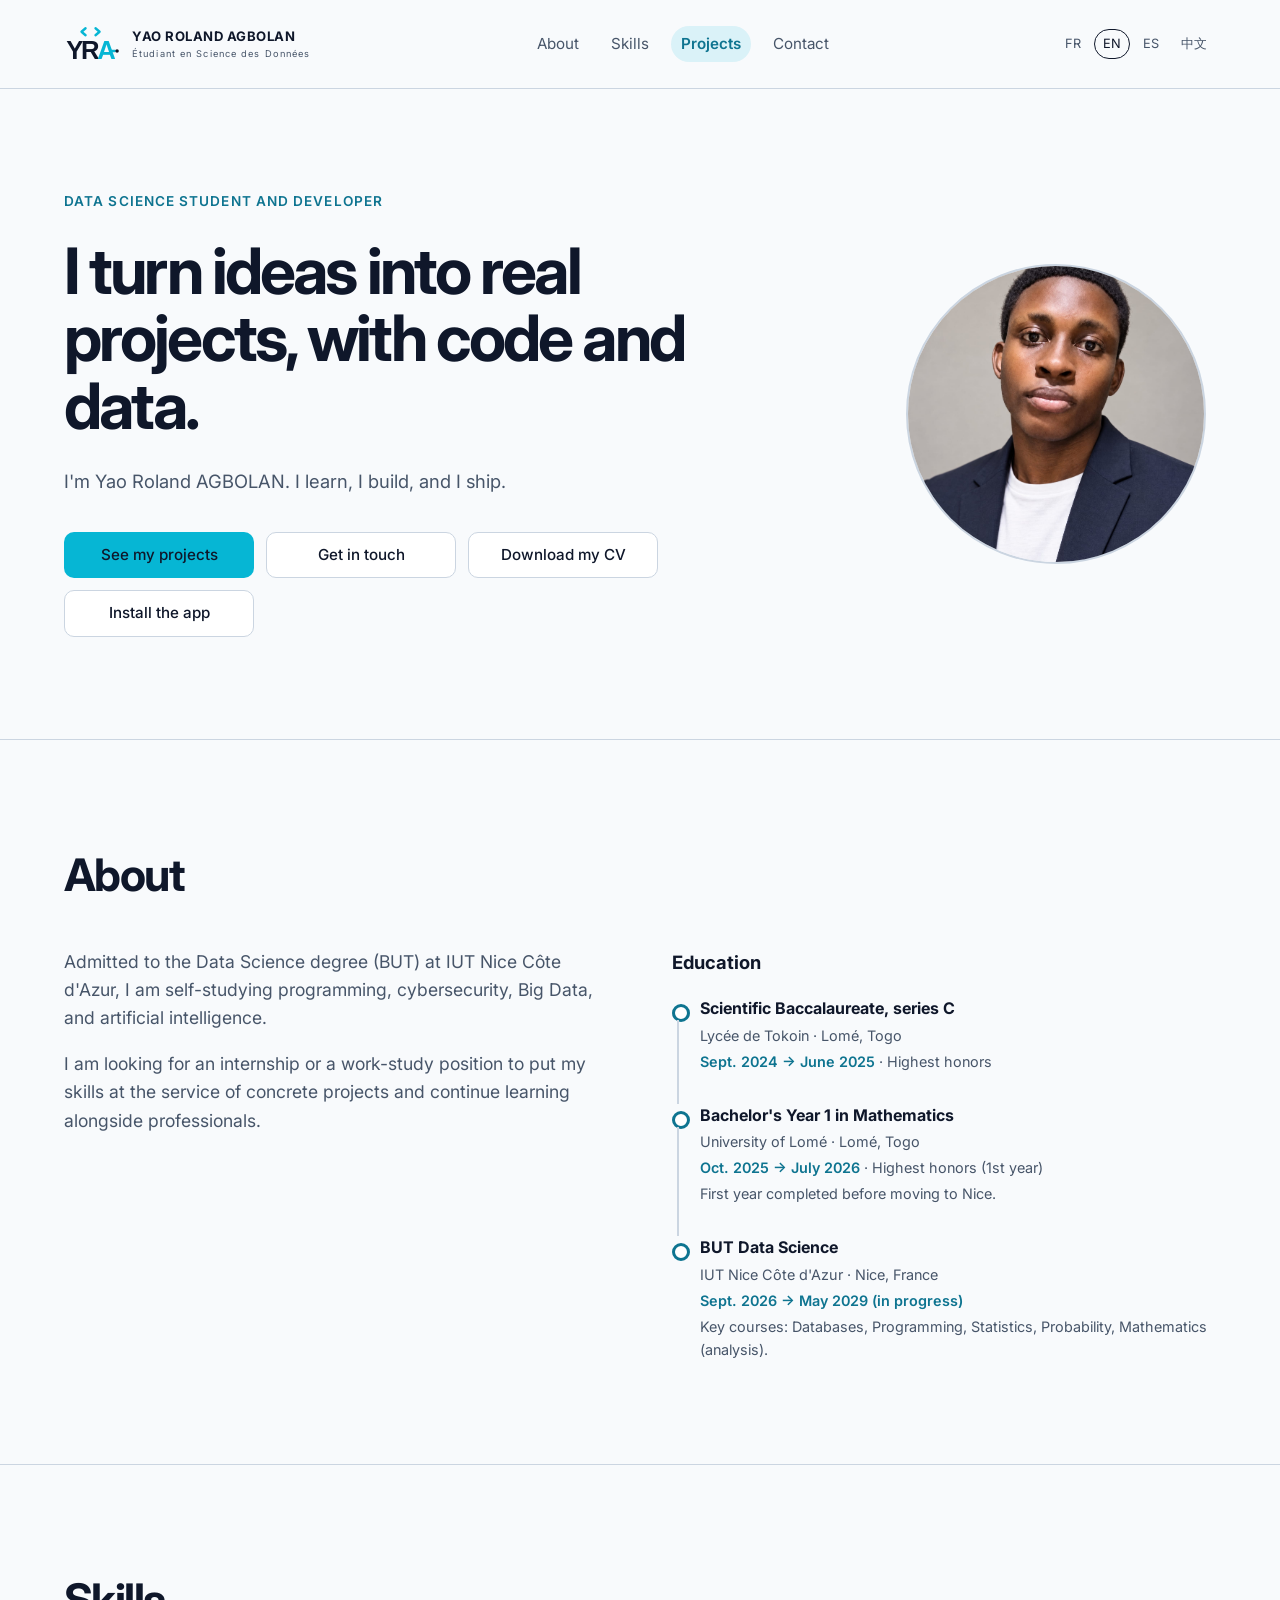
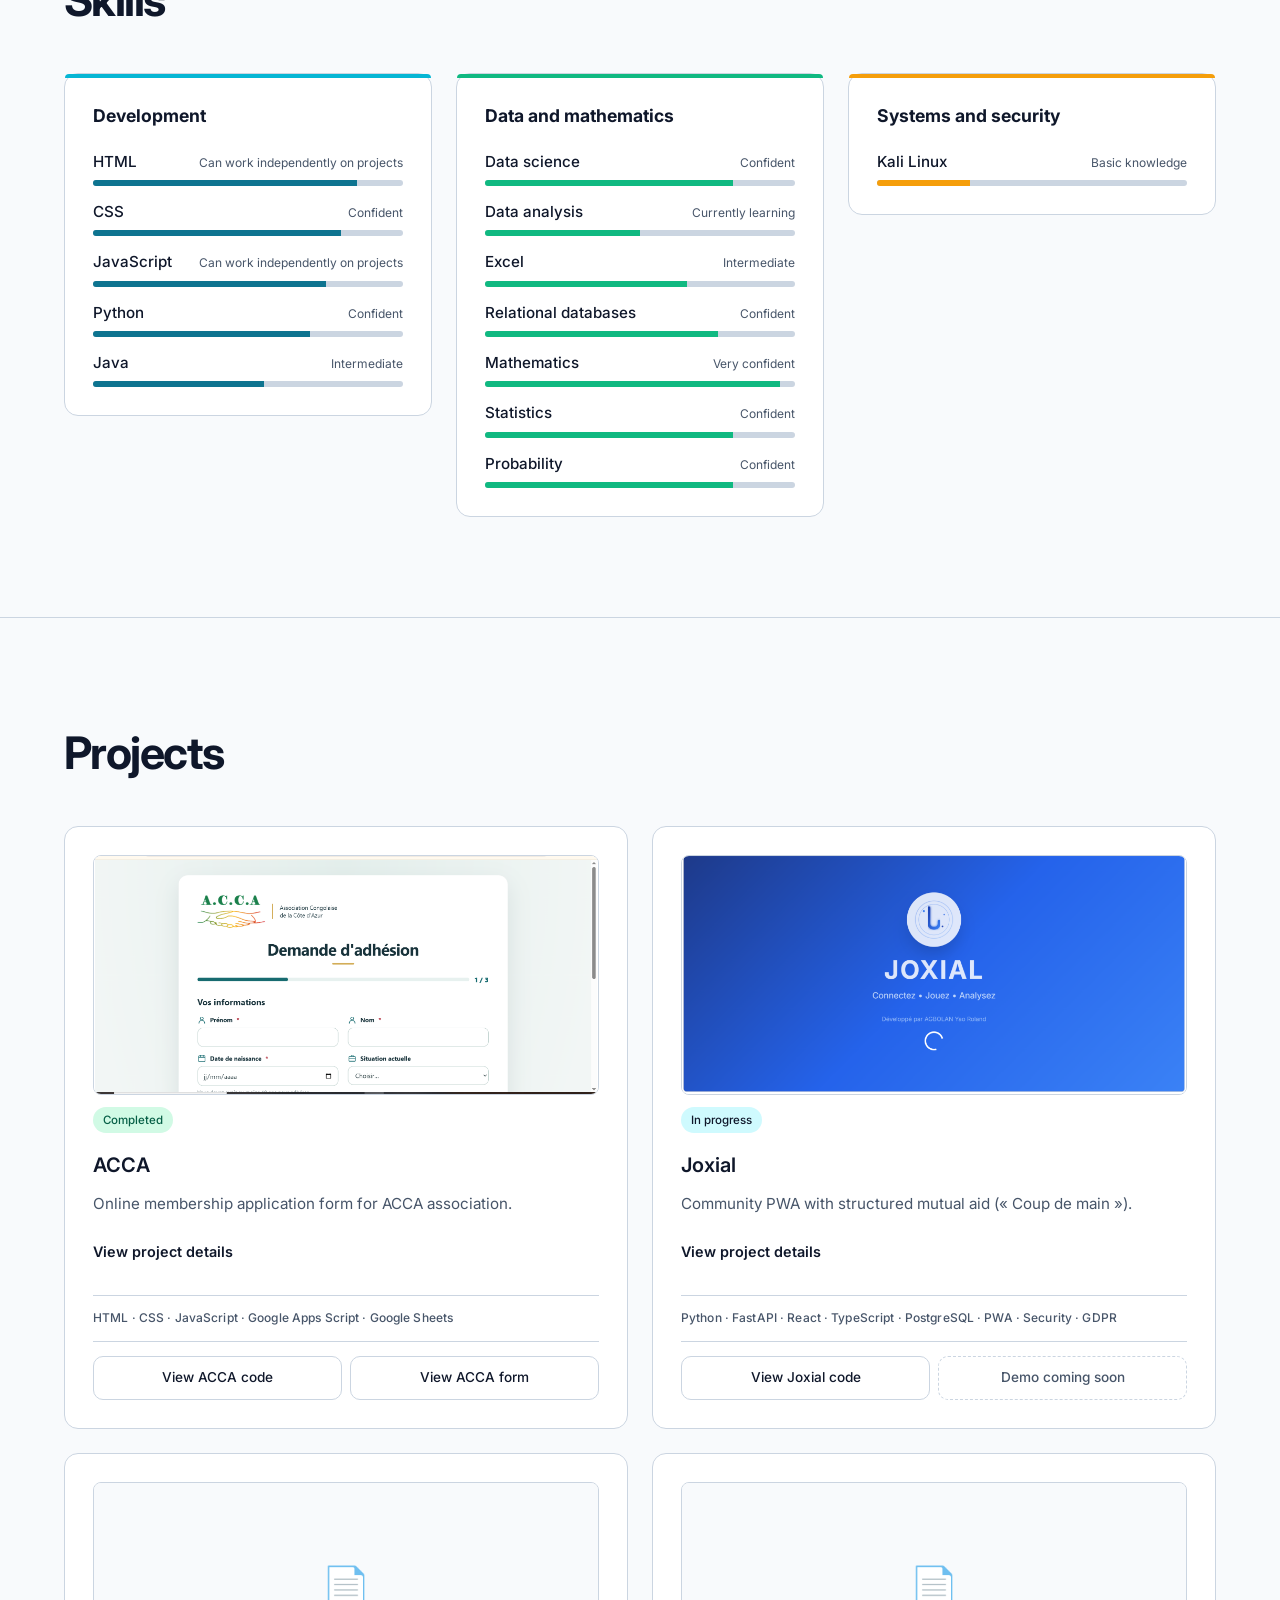
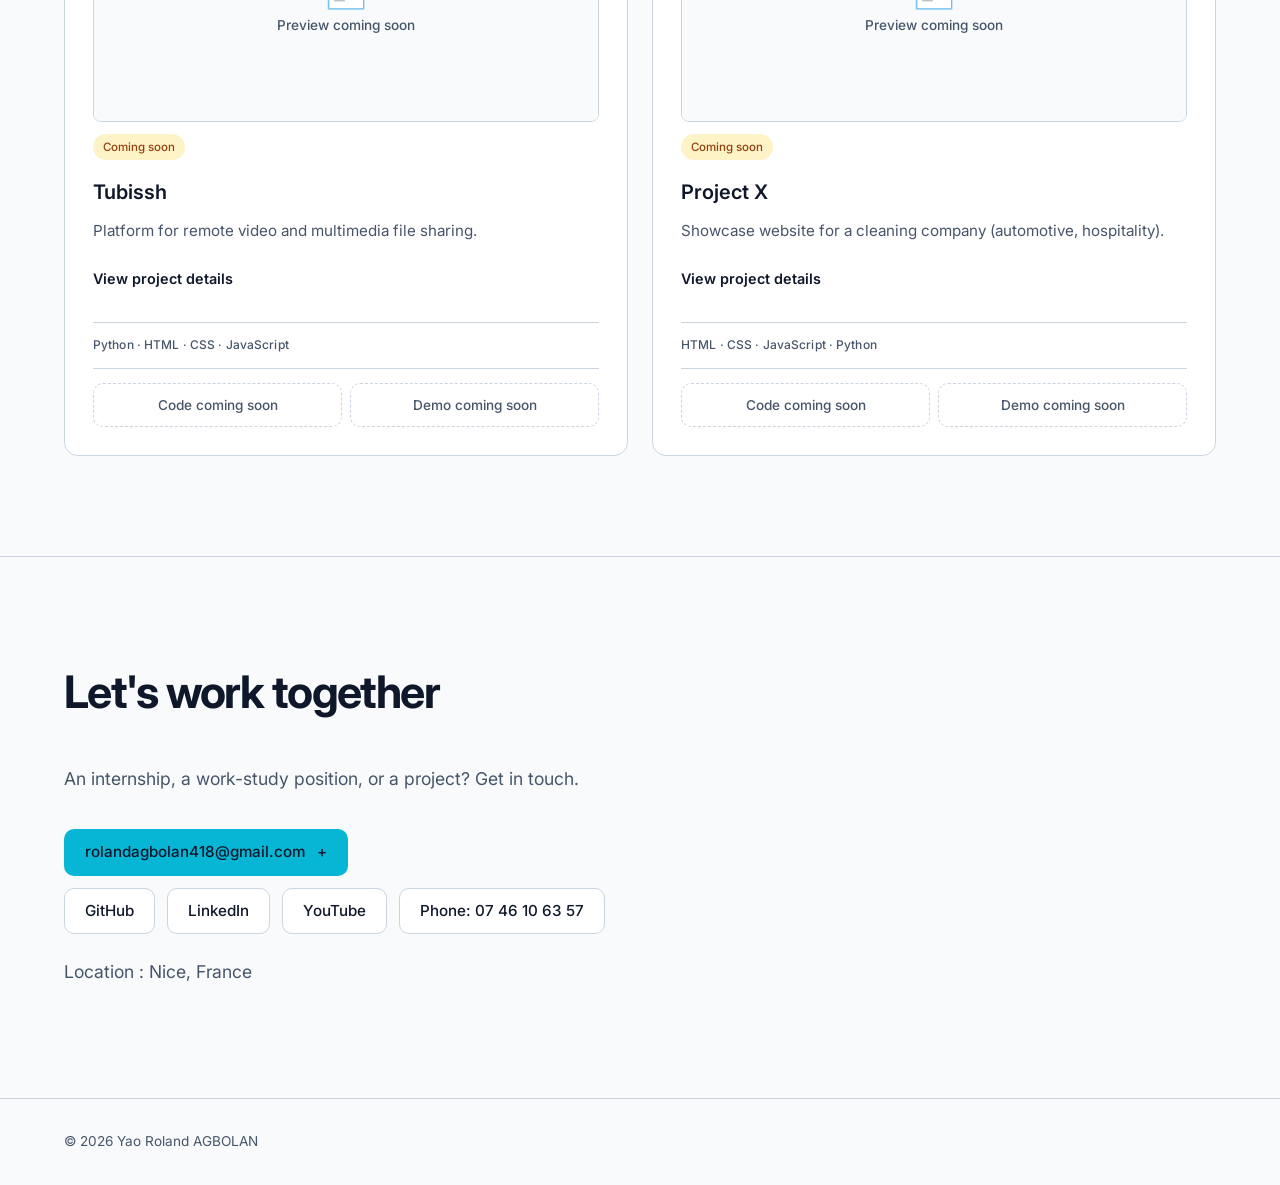
==== commit 8e7dcff2: "Rend le portfolio installable comme application sur mobile et ordinateur Co-Authored-By: Claude Sonn" ====
--- a/index.html
+++ b/index.html
@@ -24,7 +24,8 @@
   <meta name="twitter:image" content="https://anonymaxxl.github.io/portfolio/og-image.png">
   <meta name="twitter:image:alt" content="Portfolio de Yao Roland AGBOLAN, étudiant en science des données et développeur.">
   <link rel="icon" href="favicon.svg" type="image/svg+xml">
-  <link rel="apple-touch-icon" href="favicon.svg">
+  <link rel="apple-touch-icon" href="apple-touch-icon.png">
+  <meta name="apple-mobile-web-app-title" content="YRA Portfolio">
   <link rel="manifest" href="site.webmanifest">
   <link rel="alternate" hreflang="fr" href="https://anonymaxxl.github.io/portfolio/">
   <link rel="alternate" hreflang="en" href="https://anonymaxxl.github.io/portfolio/?lang=en">
@@ -73,7 +74,9 @@
           <a class="btn btn-primary" href="#projects" data-i18n="hero_cta">Voir mes projets</a>
           <a class="btn btn-ghost" href="#contact" data-i18n="hero_cta2">Me contacter</a>
           <a class="btn btn-ghost" href="cv.pdf.jpeg" download="CV-Yao-Roland-AGBOLAN.jpeg" data-i18n="hero_cv">Télécharger mon CV</a>
-        </div>
+          <button class="btn btn-ghost install-button" type="button" data-i18n="install_button" hidden>Installer l'application</button>
+        </div>
+        <p class="install-help" role="status" hidden></p>
       </div>
       <div class="hero-image">
         <img src="photo.jpg.jpeg" alt="Photo de profil" class="profile-photo" aria-hidden="false">
--- a/style.css
+++ b/style.css
@@ -414,6 +414,11 @@
 .skill-group:nth-child(2) .skill-progress > span { background: #10B981; }
 .skill-group:nth-child(3) .skill-progress > span { background: #F59E0B; }
 
+/* Bouton d'installation */
+.btn[hidden], .install-help[hidden] { display: none; }
+.install-button { cursor: pointer; }
+.install-help { margin-top: 14px; max-width: 52ch; font-size: 0.9rem; color: var(--muted); }
+
 /* Mobile & Tablet */
 @media (max-width: 900px) {
   section[id] { scroll-margin-top: 112px; }
@@ -429,6 +434,7 @@
 
   .hero { flex-direction: column; text-align: center; padding: 32px var(--gutter) 48px; gap: 24px; }
   .hero-content { order: 2; flex: none; width: 100%; min-width: 0; }
+  .install-help { margin-inline: auto; }
   .hero-image { order: 1; flex: none; width: 100%; min-width: 0; }
   .profile-photo { width: 150px; height: 150px; }
   .kicker { font-size: 0.75rem; margin-bottom: 14px; }
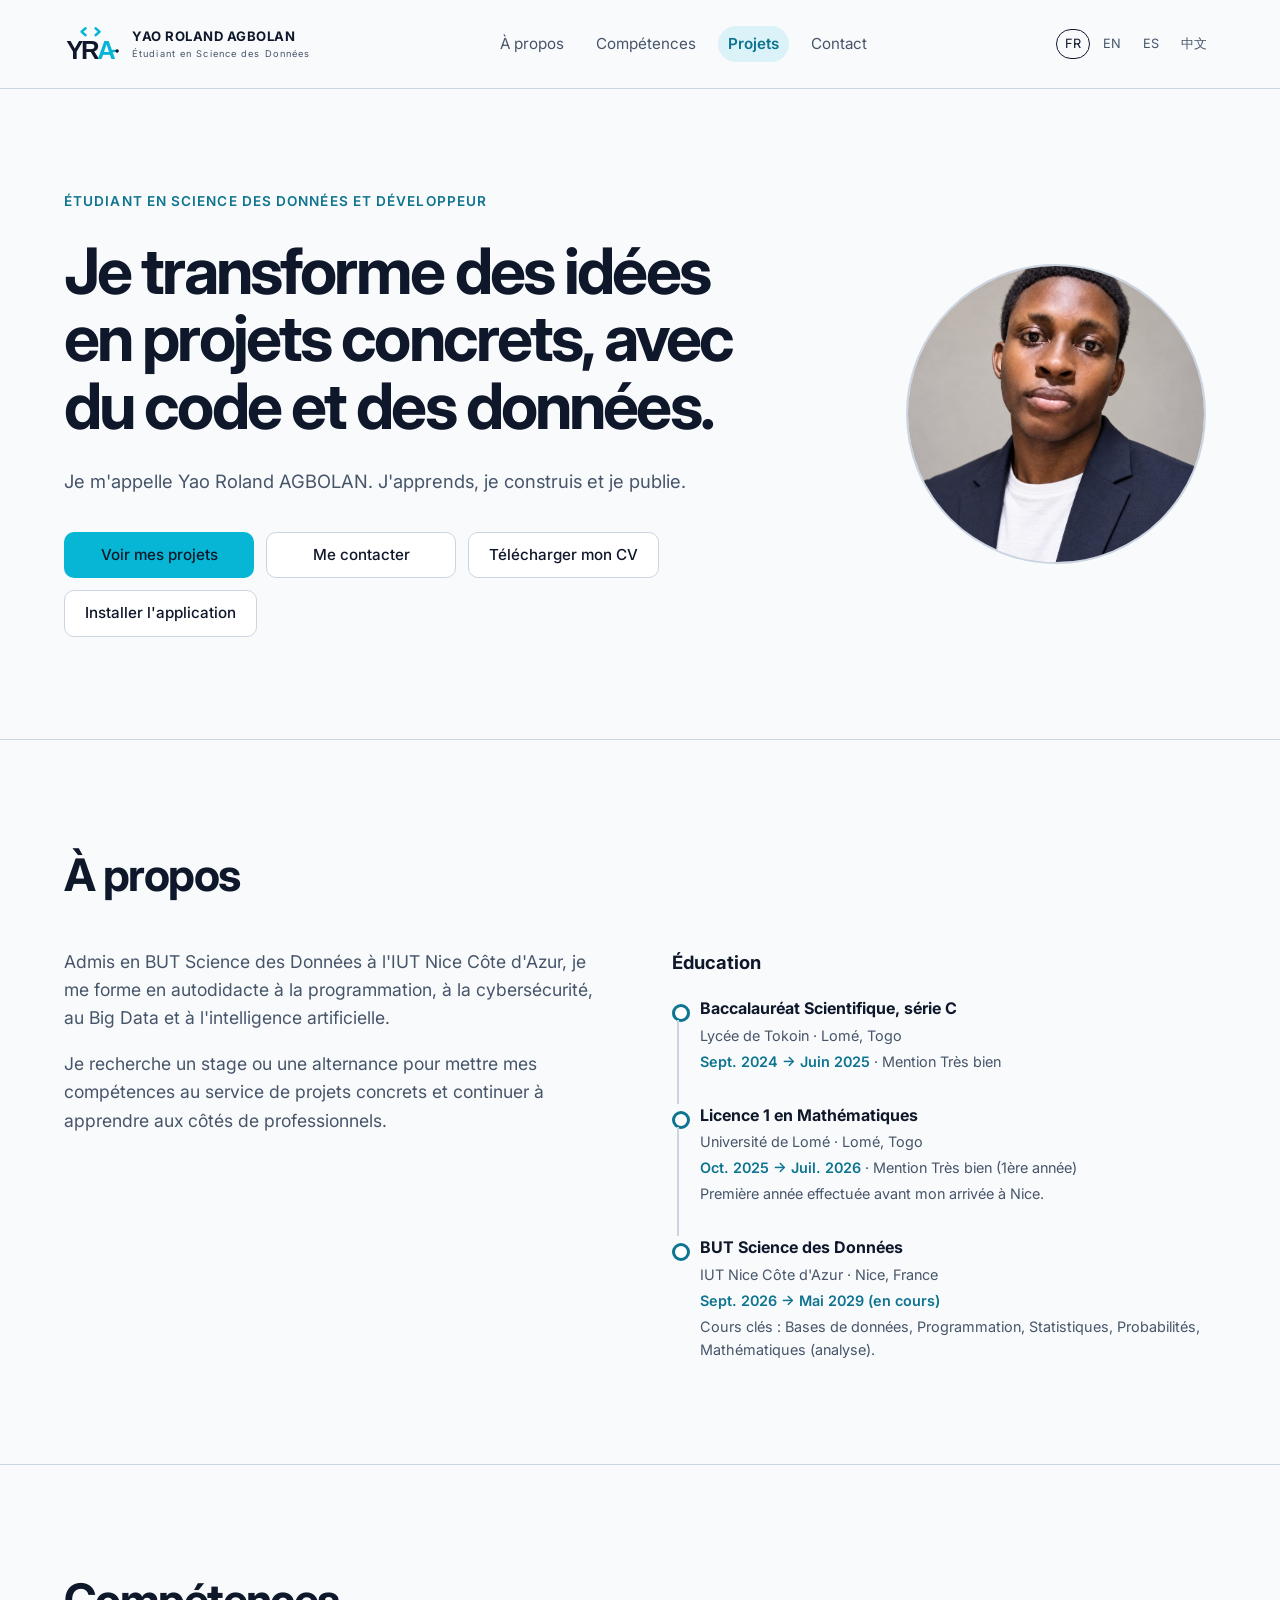
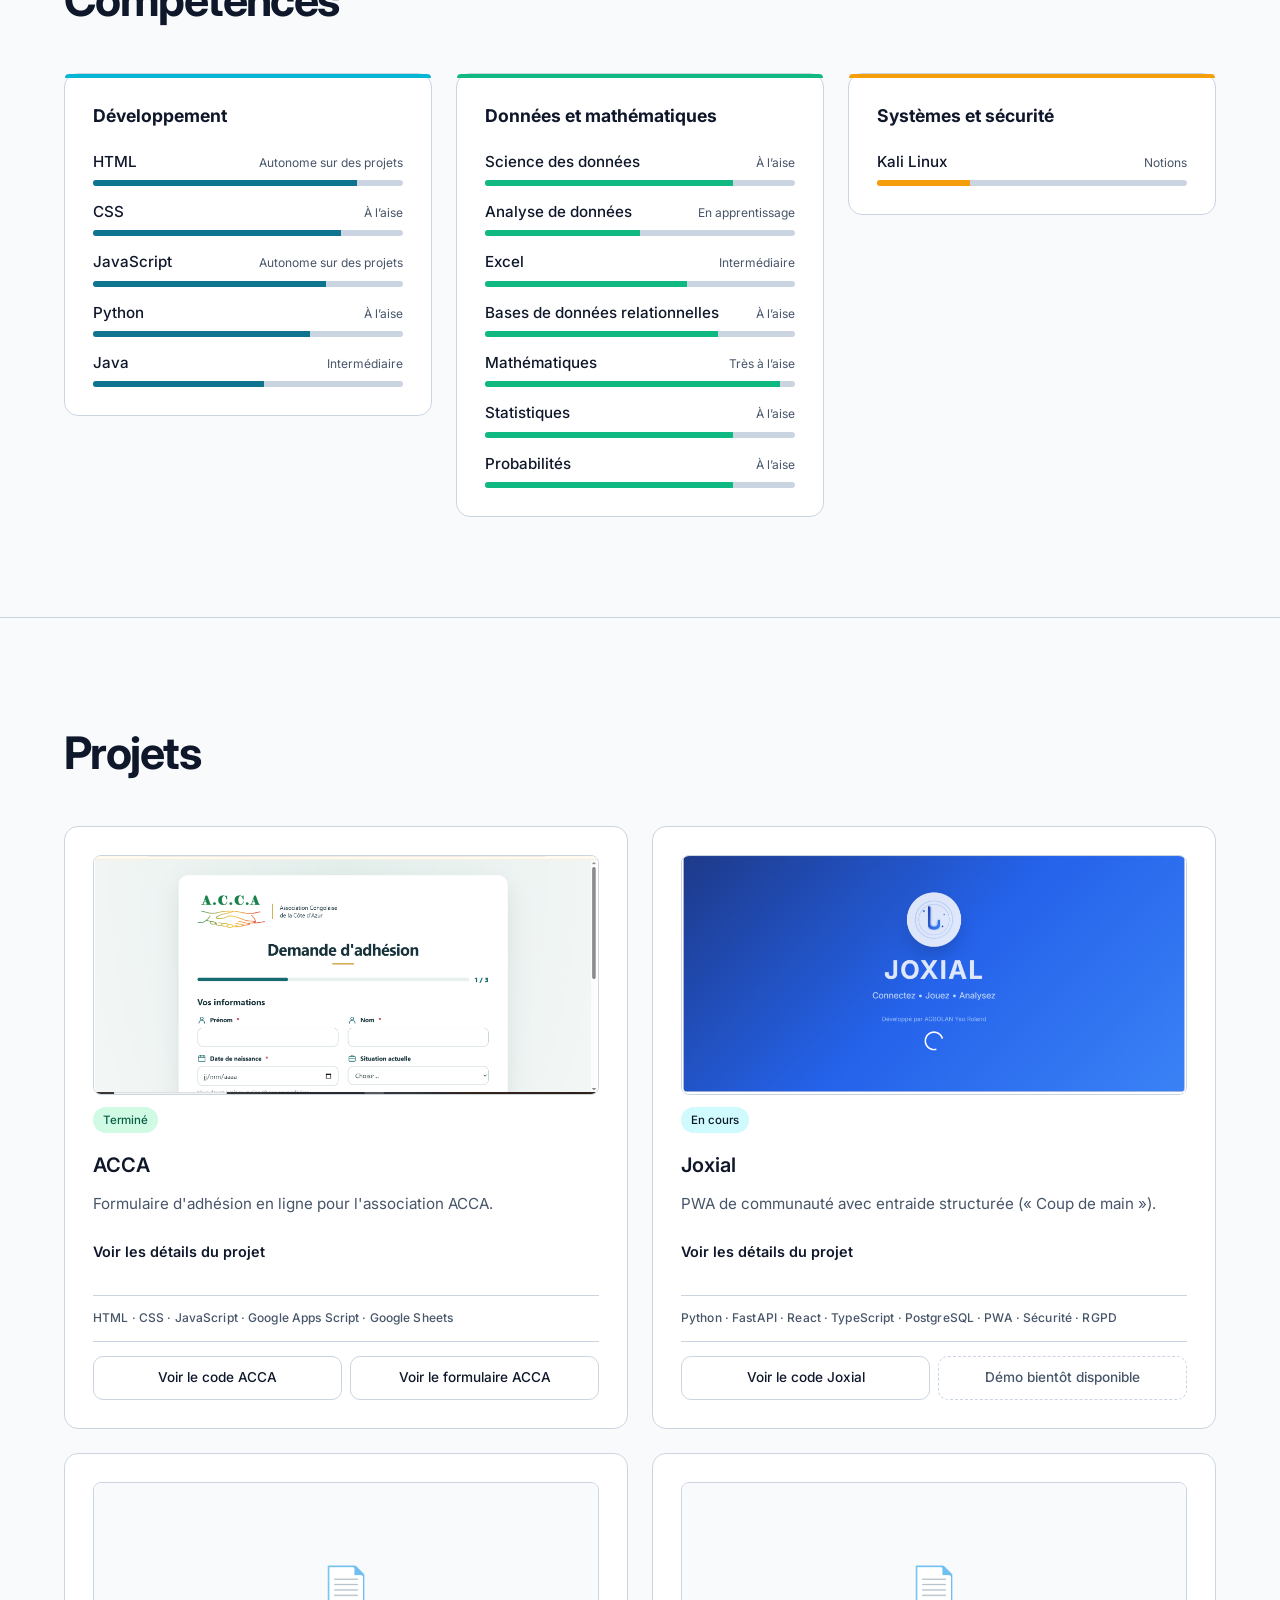
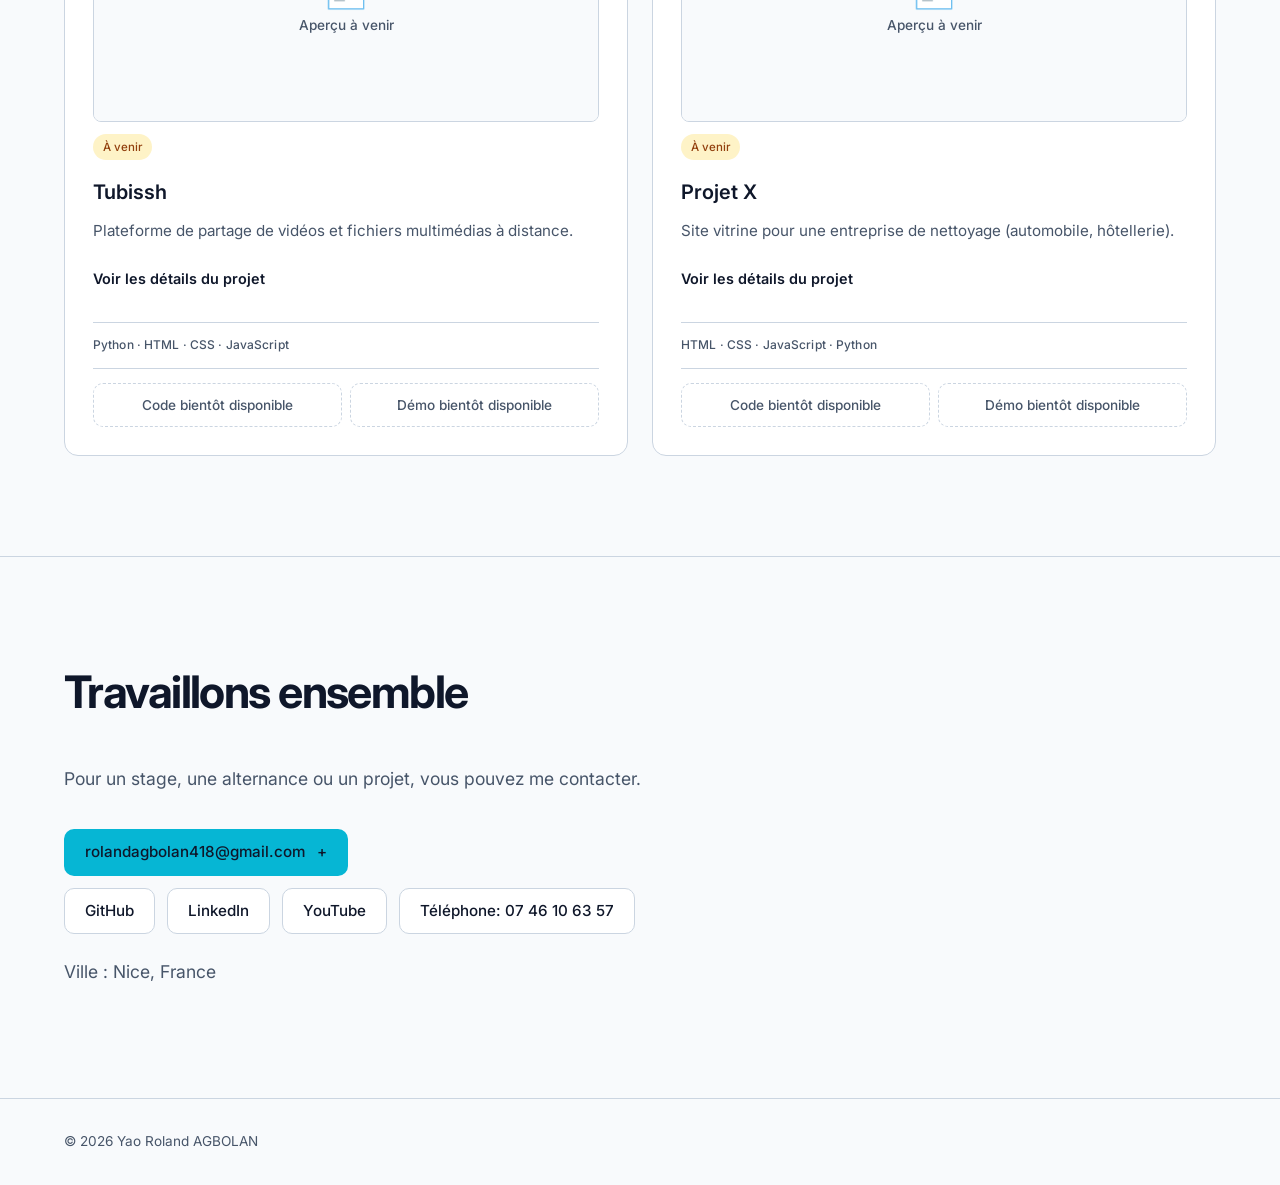
==== commit 6f99e78c: "Améliore le référencement : données structurées, français par défaut, favicon PNG Co-Authored-By: Cl" ====
--- a/index.html
+++ b/index.html
@@ -3,7 +3,9 @@
 <head>
   <meta charset="utf-8">
   <meta name="viewport" content="width=device-width, initial-scale=1">
-  <title> Yao Roland AGBOLAN | Portfolio</title>
+  <title>Yao Roland AGBOLAN | Portfolio</title>
+  <meta name="author" content="Yao Roland AGBOLAN">
+  <meta property="og:site_name" content="Yao Roland AGBOLAN">
   <meta name="description" content="Portfolio de Yao Roland AGBOLAN, étudiant en Science des Données et développeur. Découvrez ses projets et son parcours.">
   <meta name="google-site-verification" content="eVSyXUekpK1eR0thg_YvKDjS3Mt5bHbZsoWMJA5jrJs">
   <link rel="canonical" href="https://anonymaxxl.github.io/portfolio/">
@@ -24,6 +26,7 @@
   <meta name="twitter:image" content="https://anonymaxxl.github.io/portfolio/og-image.png">
   <meta name="twitter:image:alt" content="Portfolio de Yao Roland AGBOLAN, étudiant en science des données et développeur.">
   <link rel="icon" href="favicon.svg" type="image/svg+xml">
+  <link rel="icon" href="icon-192.png" type="image/png" sizes="192x192">
   <link rel="apple-touch-icon" href="apple-touch-icon.png">
   <meta name="apple-mobile-web-app-title" content="YRA Portfolio">
   <link rel="manifest" href="site.webmanifest">
@@ -36,6 +39,39 @@
   <link rel="preconnect" href="https://fonts.gstatic.com" crossorigin>
   <link href="https://fonts.googleapis.com/css2?family=Inter:wght@400;500;600;700&family=JetBrains+Mono:wght@400;500;600&display=swap" rel="stylesheet">
   <link rel="stylesheet" href="style.css">
+  <script type="application/ld+json">
+{
+  "@context": "https://schema.org",
+  "@type": "ProfilePage",
+  "url": "https://anonymaxxl.github.io/portfolio/",
+  "mainEntity": {
+    "@type": "Person",
+    "name": "Yao Roland AGBOLAN",
+    "alternateName": [
+      "Roland Yao AGBOLAN",
+      "Roland AGBOLAN",
+      "AnonymaXXL"
+    ],
+    "url": "https://anonymaxxl.github.io/portfolio/",
+    "image": "https://anonymaxxl.github.io/portfolio/photo.jpg.jpeg",
+    "jobTitle": "Étudiant en Science des Données et développeur",
+    "affiliation": {
+      "@type": "CollegeOrUniversity",
+      "name": "IUT Nice Côte d'Azur"
+    },
+    "address": {
+      "@type": "PostalAddress",
+      "addressLocality": "Nice",
+      "addressCountry": "FR"
+    },
+    "sameAs": [
+      "https://github.com/AnonymaxxL",
+      "https://www.linkedin.com/in/landro-agbolan-50a87044b/",
+      "https://www.youtube.com/@anonymaxxl"
+    ]
+  }
+}
+  </script>
 </head>
 <body>
 
